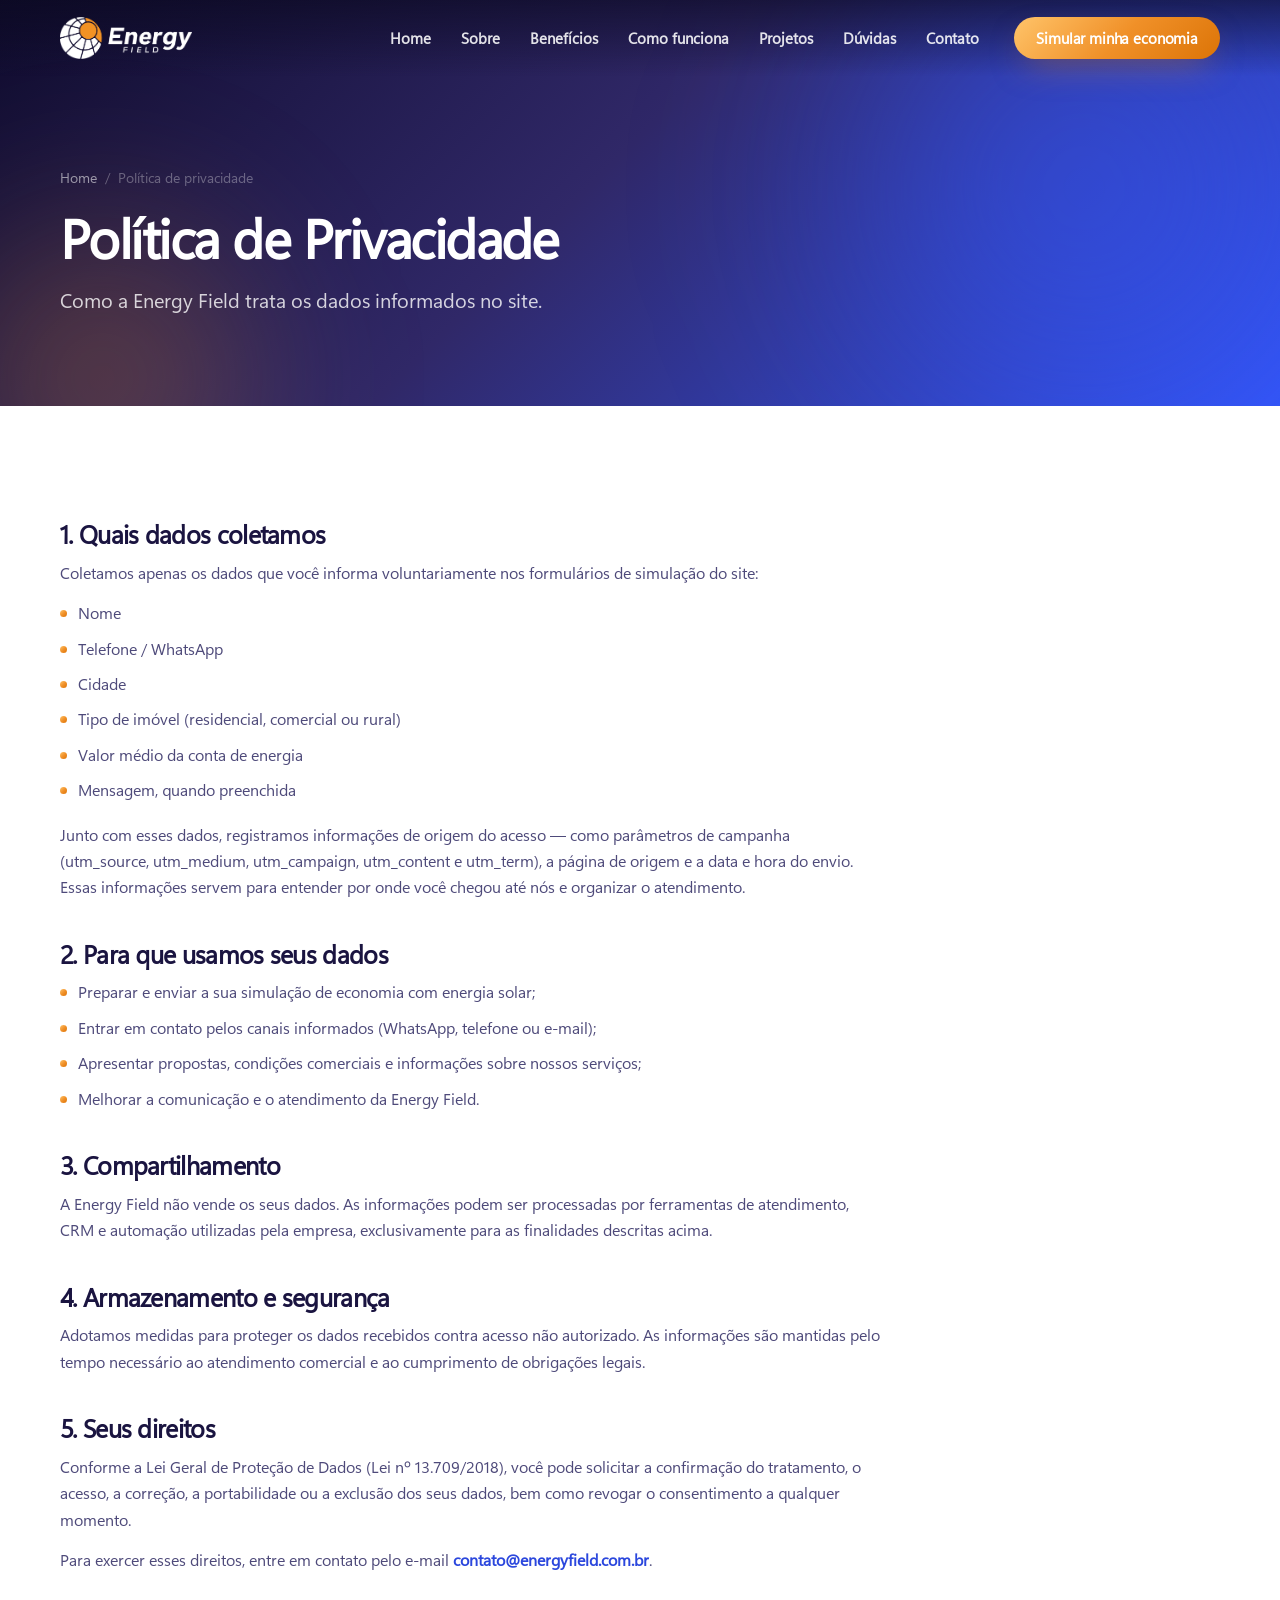
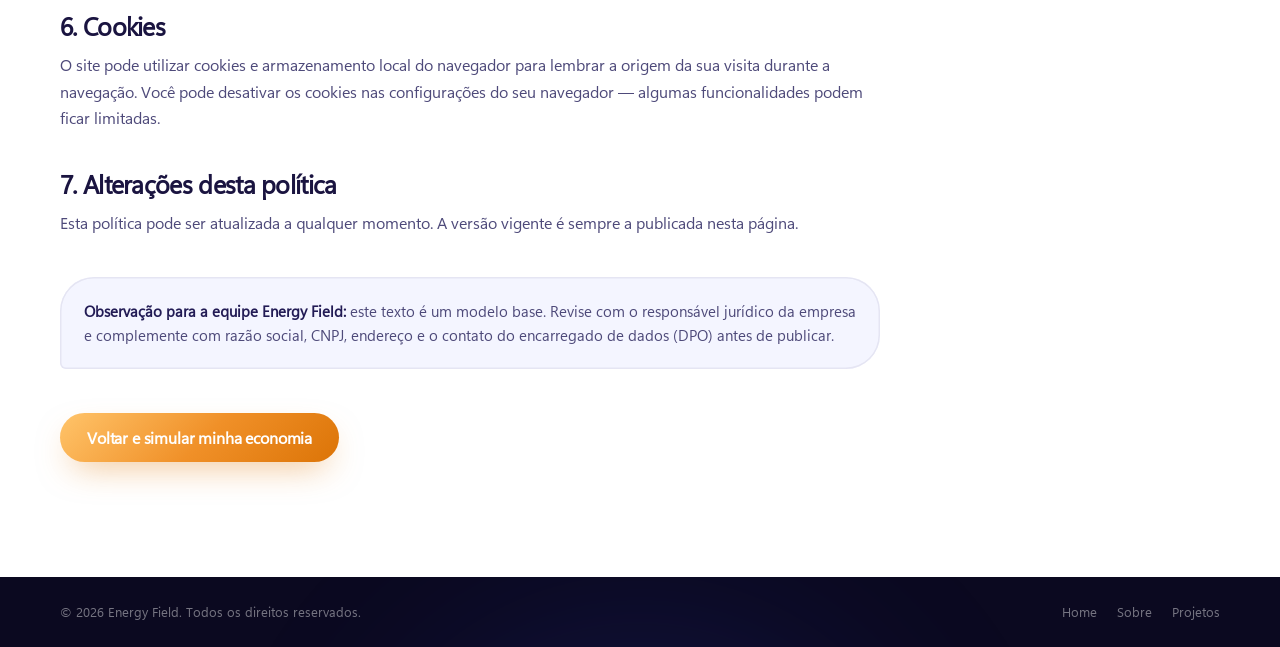
==== docs/politica-de-privacidade.html @ 0f07bfda "Site institucional Energy Field Site estático completo em docs/, pronto para publicação no GitHub Pa" ====
<!DOCTYPE html>
<html lang="pt-BR">
<head>
<meta charset="UTF-8">
<meta name="viewport" content="width=device-width, initial-scale=1">
<title>Política de Privacidade | Energy Field</title>
<meta name="description" content="Política de Privacidade da Energy Field: como coletamos, usamos e protegemos os dados informados nos formulários de simulação do site.">
<meta name="theme-color" content="#302868">
<meta name="robots" content="noindex, follow">
<link rel="canonical" href="https://www.energyfield.com.br/politica-de-privacidade.html">
<link rel="icon" type="image/png" href="assets/img/favicon.png">
<link rel="preload" href="fonts/SegoeUIVariable.woff2" as="font" type="font/woff2" crossorigin>
<link rel="stylesheet" href="assets/css/style.css">
<style>
  .legal { max-width: 820px; }
  .legal h2 { font-size: clamp(1.25rem, 2.4vw, 1.55rem); margin: 40px 0 12px; }
  .legal h2:first-child { margin-top: 0; }
  .legal p { margin-bottom: 14px; }
  .legal ul { margin: 0 0 18px; display: grid; gap: 9px; }
  .legal ul li { display: flex; gap: 11px; align-items: flex-start; }
  .legal ul li::before {
    content: ''; flex: none; width: 7px; height: 7px; margin-top: 10px;
    border-radius: 50%; background: var(--grad-sun);
  }
  .legal .aviso {
    margin-top: 40px; padding: 22px 24px; border-radius: var(--r-brand);
    background: var(--ef-blue-50); box-shadow: inset 0 0 0 1.5px var(--ef-line);
    font-size: .92rem;
  }
</style>
</head>
<body>

<header class="header">
  <div class="header__inner">
    <a class="logo" href="index.html" aria-label="Energy Field — página inicial">
      <img class="logo__on-dark" src="assets/img/logotipo-branco.png" width="622" height="198" alt="Energy Field">
      <img class="logo__alt" src="assets/img/logotipo-azul.png" width="622" height="198" alt="" aria-hidden="true">
    </a>

    <nav class="nav" aria-label="Navegação principal">
      <ul class="nav__list">
        <li><a class="nav__link" href="index.html#home">Home</a></li>
        <li><a class="nav__link" href="sobre.html">Sobre</a></li>
        <li><a class="nav__link" href="index.html#beneficios">Benefícios</a></li>
        <li><a class="nav__link" href="index.html#como-funciona">Como funciona</a></li>
        <li><a class="nav__link" href="projetos.html">Projetos</a></li>
        <li><a class="nav__link" href="index.html#faq">Dúvidas</a></li>
        <li><a class="nav__link" href="index.html#contato">Contato</a></li>
      </ul>
    </nav>

    <div class="header__cta">
      <a class="btn" href="index.html#simulador">Simular minha economia</a>
    </div>

    <button class="burger" type="button" aria-label="Abrir menu" aria-expanded="false" aria-controls="menu-mobile">
      <span class="burger__box"><i></i><i></i><i></i></span>
    </button>
  </div>
</header>

<div class="mobile-nav" id="menu-mobile">
  <div></div>
  <div class="mobile-nav__body">
    <ul class="mobile-nav__list">
      <li><a href="index.html#home">Home <span>→</span></a></li>
      <li><a href="sobre.html">Sobre <span>→</span></a></li>
      <li><a href="index.html#beneficios">Benefícios <span>→</span></a></li>
      <li><a href="index.html#como-funciona">Como funciona <span>→</span></a></li>
      <li><a href="projetos.html">Projetos <span>→</span></a></li>
      <li><a href="index.html#faq">Dúvidas <span>→</span></a></li>
      <li><a href="index.html#contato">Contato <span>→</span></a></li>
    </ul>
    <div class="mobile-nav__foot">
      <a class="btn btn--block" href="index.html#simulador">Simular minha economia</a>
    </div>
  </div>
</div>

<main>

<section class="page-hero">
  <div class="wrap">
    <nav class="crumbs" aria-label="Você está aqui">
      <a href="index.html">Home</a><span>/</span><span>Política de privacidade</span>
    </nav>
    <h1 class="h1">Política de Privacidade</h1>
    <p class="lead">Como a Energy Field trata os dados informados no site.</p>
  </div>
</section>

<section class="section section--white">
  <div class="wrap">
    <div class="legal" data-anim>

      <h2>1. Quais dados coletamos</h2>
      <p>Coletamos apenas os dados que você informa voluntariamente nos formulários de simulação do site:</p>
      <ul>
        <li>Nome</li>
        <li>Telefone / WhatsApp</li>
        <li>Cidade</li>
        <li>Tipo de imóvel (residencial, comercial ou rural)</li>
        <li>Valor médio da conta de energia</li>
        <li>Mensagem, quando preenchida</li>
      </ul>
      <p>
        Junto com esses dados, registramos informações de origem do acesso — como parâmetros de campanha
        (utm_source, utm_medium, utm_campaign, utm_content e utm_term), a página de origem e a data e hora do envio.
        Essas informações servem para entender por onde você chegou até nós e organizar o atendimento.
      </p>

      <h2>2. Para que usamos seus dados</h2>
      <ul>
        <li>Preparar e enviar a sua simulação de economia com energia solar;</li>
        <li>Entrar em contato pelos canais informados (WhatsApp, telefone ou e-mail);</li>
        <li>Apresentar propostas, condições comerciais e informações sobre nossos serviços;</li>
        <li>Melhorar a comunicação e o atendimento da Energy Field.</li>
      </ul>

      <h2>3. Compartilhamento</h2>
      <p>
        A Energy Field não vende os seus dados. As informações podem ser processadas por ferramentas de
        atendimento, CRM e automação utilizadas pela empresa, exclusivamente para as finalidades descritas acima.
      </p>

      <h2>4. Armazenamento e segurança</h2>
      <p>
        Adotamos medidas para proteger os dados recebidos contra acesso não autorizado. As informações são
        mantidas pelo tempo necessário ao atendimento comercial e ao cumprimento de obrigações legais.
      </p>

      <h2>5. Seus direitos</h2>
      <p>
        Conforme a Lei Geral de Proteção de Dados (Lei nº 13.709/2018), você pode solicitar a confirmação do
        tratamento, o acesso, a correção, a portabilidade ou a exclusão dos seus dados, bem como revogar o
        consentimento a qualquer momento.
      </p>
      <p>
        Para exercer esses direitos, entre em contato pelo e-mail
        <a href="mailto:contato@energyfield.com.br" style="color:var(--ef-blue-600);font-weight:700">contato@energyfield.com.br</a>.
      </p>

      <h2>6. Cookies</h2>
      <p>
        O site pode utilizar cookies e armazenamento local do navegador para lembrar a origem da sua visita
        durante a navegação. Você pode desativar os cookies nas configurações do seu navegador — algumas
        funcionalidades podem ficar limitadas.
      </p>

      <h2>7. Alterações desta política</h2>
      <p>
        Esta política pode ser atualizada a qualquer momento. A versão vigente é sempre a publicada nesta página.
      </p>

      <div class="aviso">
        <strong style="color:var(--ef-navy-800)">Observação para a equipe Energy Field:</strong>
        este texto é um modelo base. Revise com o responsável jurídico da empresa e complemente com razão social,
        CNPJ, endereço e o contato do encarregado de dados (DPO) antes de publicar.
      </div>

      <div class="btn-row mt-4">
        <a class="btn" href="index.html#simulador">Voltar e simular minha economia</a>
      </div>

    </div>
  </div>
</section>

</main>

<footer class="footer">
  <div class="wrap">
    <div class="footer__bottom" style="border-top:0">
      <p>© <span data-year>2026</span> Energy Field. Todos os direitos reservados.</p>
      <div class="footer__legal">
        <a href="index.html">Home</a>
        <a href="sobre.html">Sobre</a>
        <a href="projetos.html">Projetos</a>
      </div>
    </div>
  </div>
</footer>

<a class="wa" data-wa href="#" target="_blank" rel="noopener" aria-label="Falar com especialista no WhatsApp">
  <svg width="26" height="26" viewBox="0 0 24 24" fill="currentColor"><path d="M12.04 2C6.58 2 2.13 6.45 2.13 11.91c0 1.75.46 3.45 1.32 4.95L2 22l5.25-1.38a9.9 9.9 0 0 0 4.79 1.22h.01c5.46 0 9.91-4.45 9.91-9.91C21.96 6.45 17.5 2 12.04 2zm5.8 14.09c-.24.68-1.42 1.31-1.95 1.36-.5.05-1.13.07-1.83-.11-.42-.11-.96-.29-1.66-.59-2.92-1.26-4.83-4.2-4.98-4.4-.14-.2-1.18-1.57-1.18-3s.75-2.13 1.02-2.42c.27-.29.58-.36.78-.36.19 0 .39 0 .56.01.18.01.42-.7.8.61.39.94 1.32 3.24 1.44 3.47.12.24.2.51.04.81-.16.31-.24.5-.47.77-.24.27-.5.6-.71.81-.24.24-.48.5-.21.97.27.47 1.2 1.98 2.58 3.21 1.77 1.58 3.27 2.07 3.74 2.3.47.24.74.2 1.01-.12.27-.31 1.16-1.35 1.47-1.82.31-.47.62-.39 1.04-.24.42.16 2.68 1.27 3.14 1.5.47.24.78.35.89.55.12.19.12 1.11-.12 1.79z"/></svg>
  <span class="wa__label">Falar com especialista</span>
</a>

<script src="assets/js/main.js"></script>
</body>
</html>
---- docs/assets/css/style.css ----
/* ==========================================================================
   ENERGY FIELD — Design System
   Identidade extraída das artes oficiais (pasta "id visual"):
   azul-marinho profundo, azul royal elétrico, laranja solar e branco.
   Tipografia: Segoe UI Variable (local, pasta /fonts).
   ========================================================================== */

/* --------------------------------------------------------------------------
   1. FONTES LOCAIS
   -------------------------------------------------------------------------- */
/* O arquivo entregue na pasta /fonts é uma instância única da família.
   Declaramos apenas a face regular para que o navegador sintetize os pesos
   e o itálico — é isso que cria a hierarquia bold/itálico das artes da marca.
   Se depois forem entregues os arquivos de cada peso (semibold, bold, italic),
   basta acrescentar um @font-face por peso apontando ao arquivo correspondente. */
@font-face {
  font-family: 'Segoe UI Variable';
  src: url('../../fonts/SegoeUIVariable.woff2') format('woff2'),
       url('../../fonts/SegoeUIVariable.woff') format('woff');
  font-weight: normal;
  font-style: normal;
  font-display: swap;
}
html { font-synthesis: weight style; -webkit-font-synthesis: weight style; }

/* --------------------------------------------------------------------------
   2. TOKENS
   -------------------------------------------------------------------------- */
:root {
  /* --------------------------------------------------------------------
     Índigo institucional — cor exata do logotipo oficial (#302868),
     escalonada para fundos, superfícies e textos.
     -------------------------------------------------------------------- */
  --ef-navy-950: #0B0920;
  --ef-navy-900: #151140;
  --ef-navy-800: #221B55;
  --ef-navy-700: #302868;  /* cor do logotipo Energy Field */
  --ef-navy-600: #3E3585;

  /* Azul elétrico — usado nos destaques das artes da marca */
  --ef-blue-700: #2537B8;
  --ef-blue-600: #2B47DD;
  --ef-blue-500: #3355F7;
  --ef-blue-400: #6180FF;
  --ef-blue-100: #E7EBFF;
  --ef-blue-50:  #F4F5FF;

  /* Laranja solar — cor exata do sol do logotipo (#F09028) */
  --ef-orange-700: #C96A08;
  --ef-orange-600: #E07E14;
  --ef-orange-500: #F09028;
  --ef-orange-400: #FBA748;
  --ef-amber-300:  #FFC46A;
  --ef-orange-50:  #FFF5E9;

  /* Neutros */
  --ef-white: #FFFFFF;
  --ef-ink:   #1A1440;
  --ef-body:  #4E4A7A;
  --ef-muted: #837FAA;
  --ef-line:  #E5E5F3;
  --ef-surface: #F7F7FD;

  /* Gradientes */
  --grad-navy: linear-gradient(135deg, #100C2E 0%, #302868 46%, #3355F7 100%);
  --grad-navy-soft: linear-gradient(160deg, #221B55 0%, #3E3585 100%);
  --grad-sun: linear-gradient(135deg, #FFC46A 0%, #F09028 52%, #DC7407 100%);
  --grad-blue: linear-gradient(135deg, #3355F7 0%, #2B47DD 60%, #2537B8 100%);

  /* Sombras */
  --sh-sm: 0 2px 8px rgba(34, 27, 85, .06);
  --sh-md: 0 12px 30px -12px rgba(34, 27, 85, .2);
  --sh-lg: 0 32px 70px -28px rgba(34, 27, 85, .38);
  --sh-orange: 0 14px 34px -12px rgba(224, 126, 20, .55);
  --sh-blue: 0 14px 34px -12px rgba(43, 71, 221, .5);

  /* Formas — canto assimétrico assinatura da marca */
  --r-sm: 12px;
  --r-md: 18px;
  --r-lg: 26px;
  --r-xl: 34px;
  --r-pill: 999px;
  --r-brand: 34px 34px 34px 6px;

  /* Layout */
  --wrap: 1240px;
  --gutter: clamp(20px, 5vw, 40px);
  --header-h: 76px;
}

/* --------------------------------------------------------------------------
   3. RESET / BASE
   -------------------------------------------------------------------------- */
*, *::before, *::after { box-sizing: border-box; }
html {
  -webkit-text-size-adjust: 100%;
  scroll-behavior: smooth;
  scroll-padding-top: calc(var(--header-h) + 14px);
}
body {
  margin: 0;
  font-family: 'Segoe UI Variable', 'Segoe UI', system-ui, -apple-system, sans-serif;
  font-size: 16px;
  line-height: 1.65;
  color: var(--ef-body);
  background: var(--ef-white);
  -webkit-font-smoothing: antialiased;
  text-rendering: optimizeLegibility;
  overflow-x: hidden;
}
img, svg, video { display: block; max-width: 100%; }
img { height: auto; }
a { color: inherit; text-decoration: none; }
button, input, select, textarea { font: inherit; color: inherit; }
button { cursor: pointer; border: 0; background: none; }
ul, ol { margin: 0; padding: 0; list-style: none; }
h1, h2, h3, h4, p, figure, blockquote { margin: 0; }
:focus-visible { outline: 3px solid var(--ef-blue-500); outline-offset: 3px; border-radius: 6px; }

/* --------------------------------------------------------------------------
   4. TIPOGRAFIA
   -------------------------------------------------------------------------- */
h1, h2, h3, h4, .h1, .h2, .h3 {
  color: var(--ef-ink);
  line-height: 1.08;
  letter-spacing: -.028em;
  font-weight: 700;
  text-wrap: balance;
}
.h-display { font-size: clamp(2.35rem, 6vw, 4.15rem); }
.h1 { font-size: clamp(2.1rem, 5vw, 3.4rem); }
.h2 { font-size: clamp(1.85rem, 4vw, 2.85rem); }
.h3 { font-size: clamp(1.25rem, 2.4vw, 1.6rem); line-height: 1.2; }
.lead { font-size: clamp(1.05rem, 1.6vw, 1.22rem); line-height: 1.6; }
.small { font-size: .875rem; }
.tiny { font-size: .8rem; line-height: 1.5; }
em, .it { font-style: italic; }
strong, b { font-weight: 700; }

/* Palavra em itálico + peso — ritmo editorial das artes */
.accent-i { font-style: italic; font-weight: 700; }

/* Pílula de destaque (assinatura visual da marca) */
.mark {
  display: inline-block;
  padding: .04em .42em .12em;
  border-radius: var(--r-pill);
  font-style: italic;
  font-weight: 700;
  white-space: nowrap;
}
.mark--blue  { background: var(--ef-blue-500); color: #fff; box-shadow: var(--sh-blue); }
.mark--orange{ background: var(--grad-sun); color: #fff; box-shadow: var(--sh-orange); }
.mark--navy  { background: var(--ef-navy-800); color: #fff; }
.t-orange { color: var(--ef-orange-500); }
.t-blue   { color: var(--ef-blue-500); }
.t-white  { color: #fff; }

/* --------------------------------------------------------------------------
   5. LAYOUT
   -------------------------------------------------------------------------- */
.wrap {
  width: 100%;
  max-width: var(--wrap);
  margin-inline: auto;
  padding-inline: var(--gutter);
}
.section { padding-block: clamp(64px, 9vw, 118px); position: relative; }
.section--tight { padding-block: clamp(48px, 6vw, 80px); }
.section--light { background: var(--ef-surface); }
.section--white { background: #fff; }
.section--dark { background: var(--ef-navy-900); color: rgba(255,255,255,.78); }
.section--dark h2, .section--dark h3, .section--dark .h1, .section--dark .h2, .section--dark .h3 { color: #fff; }

.sec-head { max-width: 720px; margin-bottom: clamp(34px, 4.5vw, 58px); }
.sec-head--center { margin-inline: auto; text-align: center; }
.sec-head p { margin-top: 16px; }

/* Etiqueta de seção */
.eyebrow {
  display: inline-flex; align-items: center; gap: 9px;
  font-size: .78rem; font-weight: 700; letter-spacing: .14em; text-transform: uppercase;
  color: var(--ef-blue-600);
  background: var(--ef-blue-100);
  padding: 7px 15px 7px 12px;
  border-radius: var(--r-pill);
  margin-bottom: 18px;
}
.eyebrow::before {
  content: ''; width: 8px; height: 8px; border-radius: 50%;
  background: var(--grad-sun); flex: none;
}
.section--dark .eyebrow { color: #BFCCFF; background: rgba(76,109,255,.16); }

.grid { display: grid; gap: clamp(16px, 2vw, 24px); }
.grid-2 { grid-template-columns: repeat(auto-fit, minmax(300px, 1fr)); }
.grid-3 { grid-template-columns: repeat(auto-fit, minmax(280px, 1fr)); }
.grid-4 { grid-template-columns: repeat(auto-fit, minmax(220px, 1fr)); }

/* --------------------------------------------------------------------------
   6. BOTÕES
   -------------------------------------------------------------------------- */
.btn {
  --btn-bg: var(--grad-sun);
  position: relative;
  display: inline-flex; align-items: center; justify-content: center; gap: 10px;
  padding: 15px 27px;
  border-radius: var(--r-pill);
  font-weight: 700; font-size: 1rem; line-height: 1.2;
  letter-spacing: -.01em;
  color: #fff;
  background: var(--btn-bg);
  box-shadow: var(--sh-orange);
  transition: transform .28s cubic-bezier(.2,.8,.3,1), box-shadow .28s, filter .28s, background-color .28s;
  isolation: isolate;
  overflow: hidden;
  text-align: center;
}
.btn::after {
  content: '';
  position: absolute; inset: 0; z-index: -1;
  background: linear-gradient(120deg, transparent 20%, rgba(255,255,255,.38) 48%, transparent 76%);
  transform: translateX(-120%);
  transition: transform .7s cubic-bezier(.25,.8,.3,1);
}
.btn:hover { transform: translateY(-3px); box-shadow: 0 20px 42px -14px rgba(224,126,20,.68); }
.btn:hover::after { transform: translateX(120%); }
.btn:active { transform: translateY(-1px); }
.btn svg { flex: none; }

.btn--blue { --btn-bg: var(--grad-blue); box-shadow: var(--sh-blue); }
.btn--blue:hover { box-shadow: 0 20px 42px -14px rgba(43,71,221,.62); }

.btn--ghost {
  background: transparent; color: var(--ef-ink);
  box-shadow: inset 0 0 0 2px rgba(11,20,48,.16);
}
.btn--ghost:hover { box-shadow: inset 0 0 0 2px rgba(11,20,48,.34); transform: translateY(-3px); }

.btn--ghost-light {
  background: rgba(255,255,255,.07); color: #fff;
  box-shadow: inset 0 0 0 2px rgba(255,255,255,.34);
  -webkit-backdrop-filter: blur(6px); backdrop-filter: blur(6px);
}
.btn--ghost-light:hover { background: rgba(255,255,255,.14); box-shadow: inset 0 0 0 2px rgba(255,255,255,.6); }

.btn--white { background: #fff; color: var(--ef-navy-800); box-shadow: 0 14px 34px -14px rgba(0,0,0,.5); }
.btn--white:hover { box-shadow: 0 20px 42px -14px rgba(0,0,0,.55); }

.btn--lg { padding: 18px 34px; font-size: 1.06rem; }
.btn--sm { padding: 11px 20px; font-size: .92rem; }
.btn--block { display: flex; width: 100%; }

.btn-row { display: flex; flex-wrap: wrap; gap: 14px; }

/* Link com seta */
.link-arrow {
  display: inline-flex; align-items: center; gap: 8px;
  font-weight: 700; color: var(--ef-blue-600);
  transition: gap .25s, color .25s;
}
.link-arrow:hover { gap: 13px; color: var(--ef-orange-500); }

/* --------------------------------------------------------------------------
   7. HEADER
   -------------------------------------------------------------------------- */
.header {
  position: fixed; inset: 0 0 auto; z-index: 100;
  height: var(--header-h);
  display: flex; align-items: center;
  transition: background-color .35s, box-shadow .35s, backdrop-filter .35s;
}
.header::before {
  content: ''; position: absolute; inset: 0;
  background: linear-gradient(to bottom, rgba(11,9,32,.62), rgba(11,9,32,0));
  opacity: 1; transition: opacity .35s;
}
.header.is-stuck {
  background: rgba(255,255,255,.9);
  -webkit-backdrop-filter: saturate(180%) blur(16px);
  backdrop-filter: saturate(180%) blur(16px);
  box-shadow: 0 1px 0 rgba(34,27,85,.08), 0 12px 30px -22px rgba(34,27,85,.5);
}
.header.is-stuck::before { opacity: 0; }

.header__inner {
  position: relative;
  width: 100%; max-width: var(--wrap); margin-inline: auto;
  padding-inline: var(--gutter);
  display: flex; align-items: center; gap: 22px;
}

/* Logotipo oficial — as duas versões ficam sobrepostas e alternam
   conforme o fundo (escuro no topo da página, claro com o header fixo). */
.logo { display: block; flex: none; position: relative; line-height: 0; }
.logo img {
  height: 42px; width: auto;
  transition: opacity .35s ease;
}
.logo__alt { position: absolute; top: 0; left: 0; opacity: 0; }
.header.is-stuck .logo__on-dark,
body.nav-open .logo__on-dark { opacity: 0; }
.header.is-stuck .logo__alt,
body.nav-open .logo__alt { opacity: 1; }
@media (max-width: 560px) { .logo img { height: 36px; } }

.nav { margin-left: auto; }
.nav__list { display: flex; align-items: center; gap: 4px; }
.nav__link {
  position: relative;
  display: block; padding: 9px 13px;
  font-size: .94rem; font-weight: 600; color: rgba(255,255,255,.88);
  border-radius: var(--r-pill);
  transition: color .25s, background-color .25s;
}
.nav__link::after {
  content: ''; position: absolute; left: 13px; right: 13px; bottom: 4px; height: 2px;
  border-radius: 2px; background: var(--grad-sun);
  transform: scaleX(0); transform-origin: left; transition: transform .3s cubic-bezier(.2,.8,.3,1);
}
.nav__link:hover::after, .nav__link.is-active::after { transform: scaleX(1); }
.header.is-stuck .nav__link { color: var(--ef-navy-800); }
.nav__link:hover { color: #fff; }
.header.is-stuck .nav__link:hover { color: var(--ef-blue-600); }

.header__cta { flex: none; }
.header__cta .btn { padding: 12px 22px; font-size: .94rem; }

/* Botão hambúrguer */
.burger {
  display: none; flex: none;
  width: 46px; height: 46px; border-radius: 14px;
  align-items: center; justify-content: center;
  background: rgba(255,255,255,.12);
  box-shadow: inset 0 0 0 1.5px rgba(255,255,255,.3);
  -webkit-backdrop-filter: blur(8px); backdrop-filter: blur(8px);
  transition: background-color .25s;
}
.header.is-stuck .burger { background: var(--ef-blue-50); box-shadow: inset 0 0 0 1.5px var(--ef-line); }

/* Com o menu aberto o fundo fica claro — o logo e o botão acompanham */
body.nav-open .header::before { opacity: 0; }
body.nav-open .burger { background: var(--ef-blue-50); box-shadow: inset 0 0 0 1.5px var(--ef-line); }
.burger__box { position: relative; width: 20px; height: 14px; }
.burger__box i {
  position: absolute; left: 0; height: 2px; width: 100%; border-radius: 2px;
  background: #fff; transition: transform .35s cubic-bezier(.2,.8,.3,1), opacity .2s, background-color .25s;
}
.burger__box i:nth-child(1) { top: 0; }
.burger__box i:nth-child(2) { top: 6px; }
.burger__box i:nth-child(3) { top: 12px; }
.header.is-stuck .burger__box i { background: var(--ef-navy-800); }
body.nav-open .burger__box i { background: var(--ef-navy-800); }
body.nav-open .burger__box i:nth-child(1) { transform: translateY(6px) rotate(45deg); }
body.nav-open .burger__box i:nth-child(2) { opacity: 0; }
body.nav-open .burger__box i:nth-child(3) { transform: translateY(-6px) rotate(-45deg); }

/* Menu mobile */
.mobile-nav {
  position: fixed; inset: 0; z-index: 99;
  display: grid; grid-template-rows: var(--header-h) 1fr;
  background: rgba(255,255,255,.98);
  -webkit-backdrop-filter: blur(20px); backdrop-filter: blur(20px);
  opacity: 0; visibility: hidden; transform: translateY(-12px);
  transition: opacity .35s, transform .4s cubic-bezier(.2,.8,.3,1), visibility .35s;
}
body.nav-open .mobile-nav { opacity: 1; visibility: visible; transform: none; }
.mobile-nav__body {
  padding: 18px var(--gutter) 40px;
  overflow-y: auto;
  display: flex; flex-direction: column;
}
.mobile-nav__list { display: flex; flex-direction: column; }
.mobile-nav__list a {
  display: flex; align-items: center; justify-content: space-between;
  padding: 17px 4px;
  font-size: 1.22rem; font-weight: 700; color: var(--ef-navy-800);
  border-bottom: 1px solid var(--ef-line);
  opacity: 0; transform: translateY(14px);
}
body.nav-open .mobile-nav__list a { animation: navIn .5s cubic-bezier(.2,.8,.3,1) forwards; }
.mobile-nav__list a:nth-child(1) { animation-delay: .06s; }
.mobile-nav__list a:nth-child(2) { animation-delay: .1s; }
.mobile-nav__list a:nth-child(3) { animation-delay: .14s; }
.mobile-nav__list a:nth-child(4) { animation-delay: .18s; }
.mobile-nav__list a:nth-child(5) { animation-delay: .22s; }
.mobile-nav__list a:nth-child(6) { animation-delay: .26s; }
.mobile-nav__list a:nth-child(7) { animation-delay: .3s; }
.mobile-nav__list a span { color: var(--ef-orange-500); }
@keyframes navIn { to { opacity: 1; transform: none; } }
.mobile-nav__foot { margin-top: 28px; display: grid; gap: 12px; }
.mobile-nav__contact {
  margin-top: 22px; padding-top: 20px; border-top: 1px solid var(--ef-line);
  display: grid; gap: 8px; font-size: .95rem;
}
.mobile-nav__contact a { color: var(--ef-body); font-weight: 600; }

/* --------------------------------------------------------------------------
   8. HERO
   -------------------------------------------------------------------------- */
.hero {
  position: relative;
  padding-top: calc(var(--header-h) + clamp(38px, 6vw, 76px));
  padding-bottom: clamp(110px, 13vw, 190px);
  background: var(--grad-navy);
  color: rgba(255,255,255,.82);
  overflow: hidden;
}
.hero__bg { position: absolute; inset: 0; pointer-events: none; }
.hero__glow-a, .hero__glow-b {
  position: absolute; border-radius: 50%; filter: blur(90px);
}
.hero__glow-a {
  width: 60vw; height: 60vw; max-width: 780px; max-height: 780px;
  top: -22%; right: -14%;
  background: radial-gradient(circle, rgba(51,85,247,.6), transparent 68%);
}
.hero__glow-b {
  width: 46vw; height: 46vw; max-width: 620px; max-height: 620px;
  bottom: -26%; left: -16%;
  background: radial-gradient(circle, rgba(240,144,40,.34), transparent 68%);
}
/* malha do globo da marca, em marca d'água */
.hero__mesh {
  position: absolute; top: -14%; right: -6%;
  width: min(760px, 78vw); aspect-ratio: 1;
  opacity: .1;
  background:
    repeating-linear-gradient(0deg, rgba(255,255,255,.75) 0 1.5px, transparent 1.5px 62px),
    repeating-linear-gradient(90deg, rgba(255,255,255,.75) 0 1.5px, transparent 1.5px 62px);
  -webkit-mask-image: radial-gradient(circle at 50% 50%, #000 60%, transparent 71%);
  mask-image: radial-gradient(circle at 50% 50%, #000 60%, transparent 71%);
  transform: rotate(-8deg);
}
.hero .wrap { position: relative; z-index: 2; }
.hero__grid {
  display: grid; gap: clamp(38px, 5vw, 62px);
  grid-template-columns: 1fr;
  align-items: center;
}
@media (min-width: 992px) { .hero__grid { grid-template-columns: 1.05fr .95fr; } }

.hero__badge {
  display: inline-flex; align-items: center; gap: 10px;
  padding: 8px 18px 8px 10px; border-radius: var(--r-pill);
  background: rgba(255,255,255,.1);
  box-shadow: inset 0 0 0 1.5px rgba(255,255,255,.22);
  -webkit-backdrop-filter: blur(10px); backdrop-filter: blur(10px);
  font-size: .85rem; font-weight: 600; color: #fff;
  margin-bottom: 24px;
}
.hero__badge b { color: var(--ef-amber-300); }
.hero__badge i {
  width: 26px; height: 26px; border-radius: 50%; display: grid; place-items: center;
  background: var(--grad-sun); flex: none;
}
.hero h1 { color: #fff; margin-bottom: 22px; }
.hero__sub { max-width: 560px; color: rgba(255,255,255,.8); }
.hero__sub b { color: #fff; }
.hero .btn-row { margin-top: 34px; }

.hero__trust {
  margin-top: 34px; display: flex; flex-wrap: wrap; gap: 10px 22px;
  font-size: .89rem; color: rgba(255,255,255,.72);
}
.hero__trust li { display: flex; align-items: center; gap: 8px; }
.hero__trust svg { flex: none; color: var(--ef-amber-300); }

.hero__note {
  margin-top: 26px; max-width: 520px;
  font-size: .76rem; line-height: 1.55; color: rgba(255,255,255,.5);
}

/* Painel visual da hero */
.hero__visual { position: relative; }
.hero__photo {
  position: relative;
  border-radius: 40px 40px 40px 8px;
  overflow: hidden;
  box-shadow: 0 50px 90px -34px rgba(0,0,0,.72);
  transform: translateZ(0);
}
.hero__photo::after {
  content: ''; position: absolute; inset: 0;
  background: linear-gradient(200deg, rgba(16,12,46,0) 40%, rgba(16,12,46,.5) 100%);
}
.hero__photo img { width: 100%; aspect-ratio: 4 / 3.5; object-fit: cover; object-position: 50% 46%; }

.hero__chip {
  position: absolute; z-index: 3;
  border-radius: 22px 22px 22px 5px;
  background: rgba(255,255,255,.96);
  -webkit-backdrop-filter: blur(12px); backdrop-filter: blur(12px);
  box-shadow: 0 26px 50px -20px rgba(11,9,32,.6);
  padding: 14px 18px;
  display: flex; align-items: center; gap: 12px;
}
.hero__chip strong { display: block; color: var(--ef-navy-800); font-size: 1.02rem; line-height: 1.15; }
.hero__chip small { display: block; color: var(--ef-muted); font-size: .75rem; }
.hero__chip i {
  width: 38px; height: 38px; flex: none; border-radius: 12px;
  display: grid; place-items: center; color: #fff;
}
.hero__chip--a { left: -6px; bottom: 84px; }
.hero__chip--a i { background: var(--grad-sun); }
.hero__chip--b { right: -6px; top: 42px; }
.hero__chip--b i { background: var(--grad-blue); }

/* Selo "até 95%" */
.hero__seal {
  position: absolute; right: 14px; bottom: -26px; z-index: 4;
  width: 138px; height: 138px; border-radius: 50%;
  background: var(--grad-sun);
  box-shadow: 0 26px 54px -16px rgba(224,126,20,.75);
  display: grid; place-content: center; text-align: center; color: #fff;
  animation: sealFloat 6s ease-in-out infinite;
}
.hero__seal em { display: block; font-style: normal; font-size: .72rem; font-weight: 600; opacity: .92; letter-spacing: .06em; }
.hero__seal b { display: block; font-size: 2.5rem; font-weight: 700; line-height: 1; letter-spacing: -.04em; }
.hero__seal span { display: block; font-size: .72rem; font-weight: 600; opacity: .92; }
@keyframes sealFloat { 0%,100% { transform: translateY(0) } 50% { transform: translateY(-11px) } }

@media (max-width: 991px) {
  .hero__seal { width: 112px; height: 112px; right: 6px; bottom: -20px; }
  .hero__seal b { font-size: 2rem; }
  .hero__chip--a { left: 0; bottom: 60px; }
  .hero__chip--b { right: 0; top: 22px; }
}
@media (max-width: 560px) {
  .hero__chip--b { display: none; }
  .hero__chip--a { left: 0; bottom: 12px; padding: 11px 14px; }
  .hero__chip--a strong { font-size: .92rem; }
}

/* --------------------------------------------------------------------------
   9. SIMULADOR
   -------------------------------------------------------------------------- */
.sim { position: relative; background: var(--ef-surface); }
.sim__pull { margin-top: clamp(-150px, -12vw, -96px); position: relative; z-index: 10; }
.sim__card {
  background: #fff;
  border-radius: var(--r-xl);
  box-shadow: var(--sh-lg);
  overflow: hidden;
  display: grid; grid-template-columns: 1fr;
}
@media (min-width: 940px) { .sim__card { grid-template-columns: .82fr 1.18fr; } }

.sim__aside {
  position: relative;
  padding: clamp(30px, 4vw, 46px);
  background: var(--grad-navy-soft);
  color: rgba(255,255,255,.78);
  overflow: hidden;
}
.sim__aside::before {
  content: ''; position: absolute; width: 320px; height: 320px; border-radius: 50%;
  right: -120px; top: -120px;
  background: radial-gradient(circle, rgba(240,144,40,.42), transparent 66%);
  filter: blur(30px);
}
.sim__aside > * { position: relative; }
.sim__aside h2 { color: #fff; margin-bottom: 14px; }
.sim__aside .lead { color: rgba(255,255,255,.78); }

.sim__gauge {
  margin-top: 30px; padding: 22px;
  border-radius: var(--r-brand);
  background: rgba(255,255,255,.07);
  box-shadow: inset 0 0 0 1.5px rgba(255,255,255,.14);
}
.sim__gauge-top { display: flex; flex-wrap: wrap; align-items: baseline; justify-content: space-between; gap: 4px 12px; }
.sim__gauge-top span { font-size: .82rem; color: rgba(255,255,255,.66); }
.sim__gauge-top b { font-size: clamp(1.7rem, 4.5vw, 2.1rem); color: #fff; line-height: 1; letter-spacing: -.04em; }
.sim__bar {
  margin-top: 14px; height: 12px; border-radius: var(--r-pill);
  background: rgba(255,255,255,.14); overflow: hidden;
}
.sim__bar i {
  display: block; height: 100%; width: 0; border-radius: var(--r-pill);
  background: var(--grad-sun);
  transition: width 1.1s cubic-bezier(.2,.8,.3,1);
}
.sim__gauge p { margin-top: 13px; font-size: .78rem; color: rgba(255,255,255,.55); line-height: 1.5; }

.sim__points { margin-top: 26px; display: grid; gap: 11px; }
.sim__points li { display: flex; gap: 11px; align-items: flex-start; font-size: .92rem; }
.sim__points svg { flex: none; margin-top: 3px; color: var(--ef-amber-300); }

.sim__form { padding: clamp(28px, 4vw, 46px); }
.sim__form-head { margin-bottom: 22px; }
.sim__form-head h3 { margin-bottom: 6px; }
.sim__form-head p { font-size: .93rem; }

/* --------------------------------------------------------------------------
   10. FORMULÁRIOS
   -------------------------------------------------------------------------- */
.form-grid { display: grid; gap: 16px; grid-template-columns: repeat(auto-fit, minmax(215px, 1fr)); }
.field { display: flex; flex-direction: column; gap: 7px; min-width: 0; }
.field--full { grid-column: 1 / -1; }
.field > label {
  font-size: .82rem; font-weight: 700; color: var(--ef-navy-800); letter-spacing: -.01em;
}
.field > label span { color: var(--ef-orange-500); }
.control {
  width: 100%;
  padding: 14px 16px;
  border-radius: 14px;
  background: var(--ef-blue-50);
  box-shadow: inset 0 0 0 1.5px var(--ef-line);
  color: var(--ef-ink);
  font-size: .97rem;
  transition: box-shadow .25s, background-color .25s, transform .25s;
  border: 0;
  appearance: none; -webkit-appearance: none;
}
.control::placeholder { color: var(--ef-muted); }
.control:hover { box-shadow: inset 0 0 0 1.5px #C9D3EE; }
.control:focus {
  outline: none; background: #fff;
  box-shadow: inset 0 0 0 2px var(--ef-blue-500), 0 0 0 4px rgba(51,85,247,.13);
}
select.control {
  background-image: url("data:image/svg+xml,%3Csvg xmlns='http://www.w3.org/2000/svg' width='14' height='9' viewBox='0 0 14 9' fill='none'%3E%3Cpath d='M1 1L7 7L13 1' stroke='%2346527A' stroke-width='2.2' stroke-linecap='round' stroke-linejoin='round'/%3E%3C/svg%3E");
  background-repeat: no-repeat; background-position: right 16px center;
  padding-right: 42px; cursor: pointer;
}
textarea.control { resize: vertical; min-height: 96px; }
.field.is-invalid .control { box-shadow: inset 0 0 0 2px #E0413B, 0 0 0 4px rgba(224,65,59,.12); background: #FFF6F5; }
.field__err {
  display: none; font-size: .76rem; font-weight: 600; color: #C8322D;
}
.field.is-invalid .field__err { display: block; animation: shake .4s; }
@keyframes shake { 25% { transform: translateX(-4px) } 75% { transform: translateX(4px) } }

/* Seletor de tipo de imóvel */
.choice { display: grid; grid-template-columns: repeat(3, 1fr); gap: 9px; }
.choice__item { position: relative; }
.choice__item input { position: absolute; opacity: 0; inset: 0; cursor: pointer; }
.choice__item span {
  display: flex; flex-direction: column; align-items: center; gap: 6px;
  padding: 13px 6px; border-radius: 14px;
  background: var(--ef-blue-50);
  box-shadow: inset 0 0 0 1.5px var(--ef-line);
  font-size: .82rem; font-weight: 600; color: var(--ef-body); text-align: center;
  transition: all .25s cubic-bezier(.2,.8,.3,1);
}
.choice__item span svg { color: var(--ef-muted); transition: color .25s; }
.choice__item input:hover + span { box-shadow: inset 0 0 0 1.5px #C9D3EE; }
.choice__item input:checked + span {
  background: var(--ef-navy-800); color: #fff;
  box-shadow: inset 0 0 0 1.5px var(--ef-navy-800), var(--sh-md);
  transform: translateY(-2px);
}
.choice__item input:checked + span svg { color: var(--ef-amber-300); }
.choice__item input:focus-visible + span { outline: 3px solid var(--ef-blue-500); outline-offset: 3px; }

.form-foot { margin-top: 22px; display: grid; gap: 14px; }
.form-legal { font-size: .74rem; line-height: 1.55; color: var(--ef-muted); }
.form-legal a { color: var(--ef-blue-600); font-weight: 600; text-decoration: underline; }

/* Estado de envio */
.btn.is-loading { pointer-events: none; opacity: .82; }
.btn__spin {
  width: 17px; height: 17px; border-radius: 50%;
  border: 2.4px solid rgba(255,255,255,.4); border-top-color: #fff;
  animation: spin .7s linear infinite; display: none;
}
.btn.is-loading .btn__spin { display: block; }
.btn.is-loading .btn__label { opacity: .8; }
@keyframes spin { to { transform: rotate(360deg) } }

/* Mensagem de sucesso */
.form-success {
  display: none;
  text-align: center;
  padding: clamp(26px, 4vw, 40px) 20px;
  border-radius: var(--r-lg);
  background: linear-gradient(160deg, #F0FBF4, #EAF3FF);
  box-shadow: inset 0 0 0 1.5px #CFE6DA;
}
.form-success.is-visible { display: block; animation: popIn .5s cubic-bezier(.2,.8,.3,1); }
.form-success__icon {
  width: 66px; height: 66px; margin: 0 auto 16px; border-radius: 50%;
  display: grid; place-items: center; color: #fff;
  background: linear-gradient(135deg, #34C77B, #17A15E);
  box-shadow: 0 16px 30px -12px rgba(23,161,94,.6);
}
.form-success h3 { margin-bottom: 8px; }
.form-success p { max-width: 430px; margin-inline: auto; }
.form-success .btn { margin-top: 20px; }
@keyframes popIn { from { opacity: 0; transform: scale(.94) translateY(10px) } to { opacity: 1; transform: none } }

.form-error {
  display: none; margin-top: 12px; padding: 12px 15px; border-radius: 12px;
  background: #FFF3F2; color: #C8322D; font-size: .85rem; font-weight: 600;
  box-shadow: inset 0 0 0 1.5px #F6D5D3;
}
.form-error.is-visible { display: block; }

/* --------------------------------------------------------------------------
   11. CONDIÇÃO COMERCIAL
   -------------------------------------------------------------------------- */
.offer { position: relative; overflow: hidden; background: var(--ef-navy-900); }
.offer::before {
  content: ''; position: absolute; width: 58vw; height: 58vw; max-width: 720px; max-height: 720px;
  right: -12%; top: -30%; border-radius: 50%;
  background: radial-gradient(circle, rgba(51,85,247,.5), transparent 68%); filter: blur(80px);
}
.offer::after {
  content: ''; position: absolute; width: 42vw; height: 42vw; max-width: 520px; max-height: 520px;
  left: -14%; bottom: -34%; border-radius: 50%;
  background: radial-gradient(circle, rgba(240,144,40,.36), transparent 68%); filter: blur(80px);
}
.offer .wrap { position: relative; z-index: 2; }
.offer__grid { display: grid; gap: clamp(32px, 4.5vw, 58px); align-items: center; }
@media (min-width: 940px) { .offer__grid { grid-template-columns: 1.02fr .98fr; } }
.offer h2 { color: #fff; }
.offer p { color: rgba(255,255,255,.78); }

.offer__stat {
  display: inline-flex; align-items: center; gap: 14px;
  margin: 26px 0 6px;
}
.offer__stat b {
  font-size: clamp(3.6rem, 9vw, 5.6rem); line-height: .82; font-weight: 700;
  letter-spacing: -.05em;
  background: var(--grad-sun); -webkit-background-clip: text; background-clip: text; color: transparent;
}
.offer__stat span {
  font-size: 1.06rem; font-weight: 700; color: #fff; line-height: 1.28;
  padding-left: 14px; border-left: 2px solid rgba(255,255,255,.2);
}

/* Comparação visual conta x parcela */
.compare {
  padding: clamp(24px, 3.4vw, 36px);
  border-radius: var(--r-xl);
  background: rgba(255,255,255,.06);
  box-shadow: inset 0 0 0 1.5px rgba(255,255,255,.14);
  -webkit-backdrop-filter: blur(14px); backdrop-filter: blur(14px);
}
.compare__title { color: #fff; font-weight: 700; font-size: 1.05rem; margin-bottom: 20px; }
.compare__row { margin-bottom: 20px; }
.compare__row:last-of-type { margin-bottom: 0; }
.compare__label {
  display: flex; justify-content: space-between; align-items: baseline; gap: 10px;
  font-size: .88rem; color: rgba(255,255,255,.74); margin-bottom: 9px;
}
.compare__label b { color: #fff; font-size: 1rem; }
.compare__track { height: 42px; border-radius: 14px; background: rgba(255,255,255,.1); overflow: hidden; }
.compare__fill {
  height: 100%; width: 0; border-radius: 14px;
  display: flex; align-items: center; padding-inline: 14px;
  font-size: .82rem; font-weight: 700; color: #fff; white-space: nowrap;
  transition: width 1.3s cubic-bezier(.2,.8,.3,1);
}
.compare__fill--bill { background: linear-gradient(90deg, rgba(255,255,255,.34), rgba(255,255,255,.2)); }
.compare__fill--fee { background: var(--grad-sun); box-shadow: var(--sh-orange); }
.compare__hint {
  margin-top: 18px; padding-top: 16px; border-top: 1px solid rgba(255,255,255,.14);
  font-size: .8rem; color: rgba(255,255,255,.6); line-height: 1.55;
}
.note-legal { font-size: .76rem; color: rgba(255,255,255,.5); margin-top: 18px; line-height: 1.55; }

/* --------------------------------------------------------------------------
   12. CARDS DE BENEFÍCIO
   -------------------------------------------------------------------------- */
.card {
  position: relative;
  padding: clamp(24px, 3vw, 32px);
  border-radius: var(--r-lg);
  background: #fff;
  box-shadow: var(--sh-sm), inset 0 0 0 1.5px var(--ef-line);
  transition: transform .38s cubic-bezier(.2,.8,.3,1), box-shadow .38s;
  overflow: hidden;
  height: 100%;
}
.card::before {
  content: ''; position: absolute; left: 0; right: 0; top: 0; height: 4px;
  background: var(--grad-sun); transform: scaleX(0); transform-origin: left;
  transition: transform .45s cubic-bezier(.2,.8,.3,1);
}
.card:hover { transform: translateY(-7px); box-shadow: var(--sh-md), inset 0 0 0 1.5px transparent; }
.card:hover::before { transform: scaleX(1); }
.card__icon {
  width: 54px; height: 54px; border-radius: 17px;
  display: grid; place-items: center; margin-bottom: 18px;
  background: var(--ef-blue-50); color: var(--ef-blue-600);
  transition: background .38s, color .38s, transform .38s;
}
.card:hover .card__icon { background: var(--grad-blue); color: #fff; transform: scale(1.06) rotate(-4deg); }
.card--sun .card__icon { background: var(--ef-orange-50); color: var(--ef-orange-600); }
.card--sun:hover .card__icon { background: var(--grad-sun); color: #fff; }
.card h3 { margin-bottom: 9px; font-size: 1.13rem; }
.card p { font-size: .95rem; }

/* --------------------------------------------------------------------------
   13. PARA QUEM É
   -------------------------------------------------------------------------- */
.audience { display: grid; gap: clamp(16px, 2vw, 24px); grid-template-columns: repeat(auto-fit, minmax(276px, 1fr)); }
.aud {
  position: relative; overflow: hidden;
  border-radius: 30px 30px 30px 6px;
  min-height: 400px;
  display: flex; flex-direction: column; justify-content: flex-end;
  padding: clamp(24px, 3vw, 32px);
  color: #fff;
  isolation: isolate;
  transition: transform .45s cubic-bezier(.2,.8,.3,1);
}
.aud img {
  position: absolute; inset: 0; z-index: 0;
  width: 100%; height: 100%; object-fit: cover;
  transition: transform .8s cubic-bezier(.2,.8,.3,1);
}
.aud::after {
  content: ''; position: absolute; inset: 0; z-index: 1;
  background: linear-gradient(to top, rgba(16,12,46,.94) 6%, rgba(34,27,85,.6) 44%, rgba(34,27,85,.1) 100%);
}
.aud > * { position: relative; z-index: 2; }
.aud:hover { transform: translateY(-6px); }
.aud:hover img { transform: scale(1.07); }
.aud__tag {
  align-self: flex-start; margin-bottom: auto;
  padding: 7px 15px; border-radius: var(--r-pill);
  background: rgba(255,255,255,.16);
  -webkit-backdrop-filter: blur(10px); backdrop-filter: blur(10px);
  box-shadow: inset 0 0 0 1.5px rgba(255,255,255,.28);
  font-size: .76rem; font-weight: 700; letter-spacing: .1em; text-transform: uppercase;
}
.aud h3 { color: #fff; font-size: 1.42rem; margin-bottom: 8px; }
.aud p { color: rgba(255,255,255,.84); font-size: .96rem; }
.aud .link-arrow { margin-top: 16px; color: var(--ef-amber-300); }
.aud .link-arrow:hover { color: #fff; }

/* --------------------------------------------------------------------------
   14. COMO FUNCIONA
   -------------------------------------------------------------------------- */
.steps { position: relative; display: grid; gap: 20px; grid-template-columns: repeat(auto-fit, minmax(200px, 1fr)); }
.step {
  position: relative;
  padding: 30px 22px 26px;
  border-radius: var(--r-lg);
  background: #fff;
  box-shadow: inset 0 0 0 1.5px var(--ef-line);
  transition: transform .38s cubic-bezier(.2,.8,.3,1), box-shadow .38s, background-color .38s;
}
.step:hover { transform: translateY(-7px); box-shadow: var(--sh-md); }
.step__num {
  width: 48px; height: 48px; border-radius: 15px;
  display: grid; place-items: center; margin-bottom: 16px;
  font-size: 1.2rem; font-weight: 700; color: #fff;
  background: var(--grad-navy-soft);
  box-shadow: var(--sh-md);
  transition: background .38s, transform .38s;
}
.step:hover .step__num { background: var(--grad-sun); transform: scale(1.06); }
.step h3 { font-size: 1.06rem; margin-bottom: 7px; }
.step p { font-size: .92rem; }
.step__line {
  position: absolute; top: 54px; right: -14px; width: 28px; height: 2px;
  background: repeating-linear-gradient(90deg, var(--ef-line) 0 6px, transparent 6px 11px);
}
@media (max-width: 760px) { .step__line { display: none; } }

/* --------------------------------------------------------------------------
   15. NÚMEROS
   -------------------------------------------------------------------------- */
.stats { display: grid; gap: clamp(14px, 2vw, 22px); grid-template-columns: repeat(auto-fit, minmax(200px, 1fr)); }
.stat {
  position: relative; overflow: hidden;
  padding: clamp(26px, 3vw, 36px) clamp(20px, 2.4vw, 28px);
  border-radius: var(--r-brand);
  background: rgba(255,255,255,.055);
  box-shadow: inset 0 0 0 1.5px rgba(255,255,255,.13);
  transition: transform .4s cubic-bezier(.2,.8,.3,1), background-color .4s;
}
.stat:hover { transform: translateY(-7px); background: rgba(255,255,255,.1); }
.stat::before {
  content: ''; position: absolute; width: 150px; height: 150px; right: -60px; top: -60px;
  border-radius: 50%; background: radial-gradient(circle, rgba(240,144,40,.3), transparent 68%);
  opacity: 0; transition: opacity .45s;
}
.stat:hover::before { opacity: 1; }
.stat__num {
  display: flex; align-items: baseline; gap: 2px;
  font-size: clamp(2.4rem, 5vw, 3.3rem); font-weight: 700; line-height: 1;
  letter-spacing: -.045em; color: #fff; margin-bottom: 10px;
}
.stat__num i { font-style: normal; color: var(--ef-orange-500); }
.stat__label { font-size: .95rem; color: rgba(255,255,255,.72); }
.stat small { display: block; margin-top: 6px; font-size: .72rem; color: rgba(255,255,255,.4); }

/* --------------------------------------------------------------------------
   16. PROVA SOCIAL
   -------------------------------------------------------------------------- */
.reviews { display: grid; gap: clamp(16px, 2vw, 24px); grid-template-columns: repeat(auto-fit, minmax(288px, 1fr)); }
.review {
  position: relative;
  padding: clamp(26px, 3vw, 32px);
  border-radius: var(--r-lg);
  background: #fff;
  box-shadow: var(--sh-sm), inset 0 0 0 1.5px var(--ef-line);
  display: flex; flex-direction: column; gap: 15px;
  transition: transform .38s cubic-bezier(.2,.8,.3,1), box-shadow .38s;
  height: 100%;
}
.review:hover { transform: translateY(-7px); box-shadow: var(--sh-md); }
.review__quote {
  position: absolute; right: 24px; top: 18px;
  font-size: 4.4rem; line-height: 1; font-weight: 700; font-style: italic;
  color: var(--ef-blue-50); pointer-events: none;
}
.stars { display: flex; gap: 3px; color: #F5A623; }
.review p { position: relative; font-size: .97rem; color: var(--ef-ink); }
.review__foot { margin-top: auto; padding-top: 14px; border-top: 1px solid var(--ef-line); display: flex; align-items: center; gap: 12px; }
.review__avatar {
  width: 44px; height: 44px; border-radius: 50%; flex: none;
  display: grid; place-items: center;
  background: var(--grad-navy-soft); color: #fff; font-weight: 700; font-size: 1rem;
}
.review__meta strong { display: block; color: var(--ef-navy-800); font-size: .96rem; line-height: 1.25; }
.review__meta small { display: flex; align-items: center; gap: 5px; color: var(--ef-muted); font-size: .78rem; }

.gbadge {
  display: inline-flex; align-items: center; gap: 12px;
  padding: 12px 20px 12px 14px; border-radius: var(--r-pill);
  background: #fff; box-shadow: var(--sh-sm), inset 0 0 0 1.5px var(--ef-line);
}
.gbadge__score { font-size: 1.42rem; font-weight: 700; color: var(--ef-navy-800); line-height: 1; }
.gbadge small { display: block; font-size: .74rem; color: var(--ef-muted); }

/* --------------------------------------------------------------------------
   17. PROJETOS / GALERIA
   -------------------------------------------------------------------------- */
.filters { display: flex; flex-wrap: wrap; gap: 9px; margin-bottom: 30px; }
.filter {
  padding: 10px 19px; border-radius: var(--r-pill);
  font-size: .89rem; font-weight: 600; color: var(--ef-body);
  background: #fff; box-shadow: inset 0 0 0 1.5px var(--ef-line);
  transition: all .28s cubic-bezier(.2,.8,.3,1);
}
.filter:hover { box-shadow: inset 0 0 0 1.5px var(--ef-blue-400); color: var(--ef-blue-600); }
.filter.is-active {
  background: var(--ef-navy-800); color: #fff;
  box-shadow: inset 0 0 0 1.5px var(--ef-navy-800), var(--sh-md);
}

.gallery { display: grid; gap: clamp(14px, 1.8vw, 20px); grid-template-columns: repeat(auto-fit, minmax(252px, 1fr)); }
.shot {
  position: relative; overflow: hidden;
  border-radius: 24px 24px 24px 5px;
  aspect-ratio: 4 / 3;
  isolation: isolate;
  transition: opacity .4s, transform .4s cubic-bezier(.2,.8,.3,1);
}
.shot--tall { aspect-ratio: 4 / 5; }
@media (min-width: 900px) { .shot--wide { grid-column: span 2; aspect-ratio: 8 / 3; } }
.shot img { width: 100%; height: 100%; object-fit: cover; transition: transform .85s cubic-bezier(.2,.8,.3,1); }
.shot::after {
  content: ''; position: absolute; inset: 0;
  background: linear-gradient(to top, rgba(16,12,46,.9) 2%, rgba(34,27,85,.28) 46%, transparent 76%);
  opacity: .78; transition: opacity .45s;
}
.shot:hover img { transform: scale(1.08); }
.shot:hover::after { opacity: .95; }
.shot__info {
  position: absolute; left: 0; right: 0; bottom: 0; z-index: 2;
  padding: 22px;
  transform: translateY(8px); opacity: .92;
  transition: transform .45s cubic-bezier(.2,.8,.3,1), opacity .45s;
}
.shot:hover .shot__info { transform: none; opacity: 1; }
.shot__info strong { display: block; color: #fff; font-size: 1.05rem; line-height: 1.2; }
.shot__info span { display: inline-flex; align-items: center; gap: 6px; margin-top: 5px; font-size: .8rem; color: rgba(255,255,255,.76); }
.shot__cat {
  position: absolute; left: 18px; top: 18px; z-index: 2;
  padding: 6px 13px; border-radius: var(--r-pill);
  background: rgba(255,255,255,.16);
  -webkit-backdrop-filter: blur(10px); backdrop-filter: blur(10px);
  box-shadow: inset 0 0 0 1.2px rgba(255,255,255,.28);
  font-size: .7rem; font-weight: 700; letter-spacing: .09em; text-transform: uppercase; color: #fff;
}
.shot.is-hidden { display: none; }

/* --------------------------------------------------------------------------
   18. SOBRE / DIFERENCIAIS
   -------------------------------------------------------------------------- */
.split { display: grid; gap: clamp(32px, 4.5vw, 60px); align-items: center; }
@media (min-width: 940px) { .split { grid-template-columns: 1fr 1fr; } }
.split--reverse .split__media { order: -1; }
@media (min-width: 940px) { .split--reverse .split__media { order: 1; } }

.split__media { position: relative; }
.frame {
  position: relative; border-radius: 34px 34px 34px 8px; overflow: hidden;
  box-shadow: var(--sh-lg);
}
.frame img { width: 100%; aspect-ratio: 4/3.2; object-fit: cover; }
.frame--tall img { aspect-ratio: 3/3.6; }
.frame__badge {
  position: absolute; left: 20px; bottom: 20px; z-index: 2;
  padding: 14px 20px; border-radius: 18px 18px 18px 4px;
  background: rgba(255,255,255,.95);
  -webkit-backdrop-filter: blur(10px); backdrop-filter: blur(10px);
  box-shadow: var(--sh-md);
}
.frame__badge b { display: block; color: var(--ef-navy-800); font-size: 1.5rem; line-height: 1; letter-spacing: -.03em; }
.frame__badge small { color: var(--ef-muted); font-size: .76rem; }

/* Bloco decorativo (formas das artes) */
.shape-dec {
  position: absolute; z-index: -1; border-radius: 40px 40px 40px 8px;
}
.shape-dec--orange { background: var(--grad-sun); opacity: .95; }
.shape-dec--blue { background: var(--grad-blue); }

.checklist { display: grid; gap: 14px; margin-top: 26px; }
.checklist li { display: flex; gap: 13px; align-items: flex-start; }
.checklist i {
  flex: none; width: 26px; height: 26px; border-radius: 9px; margin-top: 1px;
  display: grid; place-items: center; color: #fff;
  background: var(--grad-blue);
}
.checklist strong { display: block; color: var(--ef-ink); font-size: 1rem; margin-bottom: 2px; }
.checklist p { font-size: .93rem; }
.section--dark .checklist strong { color: #fff; }
.section--dark .checklist p { color: rgba(255,255,255,.72); }

/* Missão / Visão / Valores */
.mvv { display: grid; gap: clamp(16px, 2vw, 24px); grid-template-columns: repeat(auto-fit, minmax(272px, 1fr)); }
.mvv__item {
  position: relative; overflow: hidden;
  padding: clamp(26px, 3vw, 34px);
  border-radius: var(--r-brand);
  background: #fff;
  box-shadow: var(--sh-sm), inset 0 0 0 1.5px var(--ef-line);
  transition: transform .38s cubic-bezier(.2,.8,.3,1), box-shadow .38s;
}
.mvv__item:hover { transform: translateY(-7px); box-shadow: var(--sh-md); }
.mvv__item i {
  width: 52px; height: 52px; border-radius: 16px; display: grid; place-items: center;
  margin-bottom: 18px; color: #fff; background: var(--grad-navy-soft);
}
.mvv__item:nth-child(2) i { background: var(--grad-blue); }
.mvv__item:nth-child(3) i { background: var(--grad-sun); }
.mvv__item h3 { margin-bottom: 9px; font-size: 1.15rem; }

.values { display: flex; flex-wrap: wrap; gap: 10px; margin-top: 20px; }
.values span {
  padding: 9px 18px; border-radius: var(--r-pill);
  background: var(--ef-blue-50); color: var(--ef-navy-800);
  font-size: .9rem; font-weight: 700;
  box-shadow: inset 0 0 0 1.5px var(--ef-line);
  transition: all .3s cubic-bezier(.2,.8,.3,1);
}
.values span:hover { background: var(--ef-navy-800); color: #fff; transform: translateY(-3px); }

/* --------------------------------------------------------------------------
   19. FAQ
   -------------------------------------------------------------------------- */
.faq { display: grid; gap: 12px; max-width: 900px; margin-inline: auto; }
.faq__item {
  border-radius: var(--r-md);
  background: #fff;
  box-shadow: inset 0 0 0 1.5px var(--ef-line);
  overflow: hidden;
  transition: box-shadow .35s, transform .35s;
}
.faq__item.is-open { box-shadow: var(--sh-md), inset 0 0 0 1.5px transparent; }
.faq__q {
  width: 100%; display: flex; align-items: center; gap: 16px; text-align: left;
  padding: 20px clamp(18px, 2.4vw, 26px);
  font-size: clamp(.98rem, 1.5vw, 1.06rem); font-weight: 700; color: var(--ef-navy-800);
  transition: color .25s;
}
.faq__q:hover { color: var(--ef-blue-600); }
.faq__q i {
  flex: none; margin-left: auto; width: 32px; height: 32px; border-radius: 11px;
  display: grid; place-items: center;
  background: var(--ef-blue-50); color: var(--ef-blue-600);
  transition: transform .4s cubic-bezier(.2,.8,.3,1), background-color .3s, color .3s;
}
.faq__item.is-open .faq__q i { transform: rotate(45deg); background: var(--grad-sun); color: #fff; }
.faq__n {
  flex: none; font-size: .8rem; font-weight: 700; color: var(--ef-muted);
  min-width: 24px;
}
.faq__item.is-open .faq__n { color: var(--ef-orange-500); }
.faq__a { display: grid; grid-template-rows: 0fr; transition: grid-template-rows .42s cubic-bezier(.2,.8,.3,1); }
.faq__item.is-open .faq__a { grid-template-rows: 1fr; }
.faq__a > div { overflow: hidden; }
.faq__a p { padding: 0 clamp(18px, 2.4vw, 26px) 22px; padding-left: clamp(42px, 5vw, 66px); font-size: .96rem; }

/* --------------------------------------------------------------------------
   20. CTA FINAL
   -------------------------------------------------------------------------- */
.cta-final { position: relative; overflow: hidden; }
.cta-final__box {
  position: relative; overflow: hidden;
  border-radius: clamp(28px, 4vw, 44px);
  padding: clamp(40px, 6.5vw, 84px) clamp(26px, 5vw, 76px);
  background: var(--grad-navy);
  color: rgba(255,255,255,.8);
  text-align: center;
  box-shadow: var(--sh-lg);
}
.cta-final__box::before {
  content: ''; position: absolute; width: 60vw; height: 60vw; max-width: 660px; max-height: 660px;
  right: -14%; top: -46%; border-radius: 50%;
  background: radial-gradient(circle, rgba(240,144,40,.44), transparent 66%); filter: blur(70px);
}
.cta-final__box::after {
  content: ''; position: absolute; width: 46vw; height: 46vw; max-width: 520px; max-height: 520px;
  left: -12%; bottom: -46%; border-radius: 50%;
  background: radial-gradient(circle, rgba(51,85,247,.55), transparent 66%); filter: blur(70px);
}
.cta-final__box > * { position: relative; z-index: 2; }
.cta-final h2 { color: #fff; }
.cta-final p { margin: 18px auto 0; max-width: 560px; color: rgba(255,255,255,.8); }
.cta-final .btn-row { justify-content: center; margin-top: 34px; }
.cta-final__micro {
  margin-top: 26px; display: flex; flex-wrap: wrap; justify-content: center; gap: 10px 24px;
  font-size: .85rem; color: rgba(255,255,255,.62);
}
.cta-final__micro li { display: flex; align-items: center; gap: 7px; }
.cta-final__micro svg { color: var(--ef-amber-300); flex: none; }

/* Faixa de destaque intermediária */
.ribbon {
  position: relative; overflow: hidden;
  background: var(--grad-sun);
  padding-block: clamp(26px, 3.4vw, 38px);
}
.ribbon__inner {
  display: flex; flex-wrap: wrap; align-items: center; justify-content: space-between;
  gap: 20px;
}
.ribbon p { color: #fff; font-size: clamp(1.1rem, 2.2vw, 1.5rem); font-weight: 700; letter-spacing: -.025em; max-width: 720px; }
.ribbon .btn--white { flex: none; }

/* --------------------------------------------------------------------------
   21. FOOTER
   -------------------------------------------------------------------------- */
.footer { position: relative; background: var(--ef-navy-950); color: rgba(255,255,255,.62); overflow: hidden; }
.footer::before {
  content: ''; position: absolute; width: 60vw; height: 60vw; max-width: 700px; max-height: 700px;
  left: 50%; top: -60%; transform: translateX(-50%); border-radius: 50%;
  background: radial-gradient(circle, rgba(43,71,221,.3), transparent 68%); filter: blur(80px);
}
.footer .wrap { position: relative; z-index: 2; }
.footer__top { padding-block: clamp(48px, 7vw, 78px); display: grid; gap: clamp(30px, 4vw, 48px); }
@media (min-width: 900px) { .footer__top { grid-template-columns: 1.4fr 1fr 1fr 1.2fr; } }
.footer__brand p { margin-top: 20px; max-width: 320px; font-size: .93rem; }
.footer h4 { color: #fff; font-size: .82rem; font-weight: 700; letter-spacing: .13em; text-transform: uppercase; margin-bottom: 18px; }
.footer__links { display: grid; gap: 11px; }
.footer__links a { font-size: .94rem; transition: color .25s, transform .25s; display: inline-block; }
.footer__links a:hover { color: #fff; transform: translateX(4px); }
.footer__contact { display: grid; gap: 14px; }
.footer__contact a { display: flex; gap: 11px; align-items: flex-start; font-size: .94rem; transition: color .25s; }
.footer__contact a:hover { color: #fff; }
.footer__contact svg { flex: none; margin-top: 3px; color: var(--ef-orange-500); }
.socials { display: flex; gap: 10px; margin-top: 22px; }
.socials a {
  width: 42px; height: 42px; border-radius: 13px; display: grid; place-items: center;
  background: rgba(255,255,255,.07); color: rgba(255,255,255,.8);
  box-shadow: inset 0 0 0 1.5px rgba(255,255,255,.1);
  transition: all .3s cubic-bezier(.2,.8,.3,1);
}
.socials a:hover { background: var(--grad-sun); color: #fff; transform: translateY(-4px); box-shadow: var(--sh-orange); }
.footer__bottom {
  padding-block: 24px; border-top: 1px solid rgba(255,255,255,.09);
  display: flex; flex-wrap: wrap; gap: 12px 24px; align-items: center; justify-content: space-between;
  font-size: .82rem; color: rgba(255,255,255,.44);
}
.footer__bottom a:hover { color: #fff; }
.footer__legal { display: flex; flex-wrap: wrap; gap: 8px 20px; }

/* --------------------------------------------------------------------------
   22. WHATSAPP FLUTUANTE
   -------------------------------------------------------------------------- */
.wa {
  position: fixed; right: clamp(14px, 3vw, 26px); bottom: clamp(14px, 3vw, 26px); z-index: 90;
  display: inline-flex; align-items: center; gap: 11px;
  padding: 13px 20px 13px 14px; border-radius: var(--r-pill);
  background: linear-gradient(135deg, #34D171, #17A85A);
  color: #fff; font-weight: 700; font-size: .94rem;
  box-shadow: 0 16px 38px -12px rgba(23,168,90,.72);
  transform: translateY(90px); opacity: 0; pointer-events: none;
  transition: transform .5s cubic-bezier(.2,.8,.3,1), opacity .4s, box-shadow .3s;
}
.wa.is-visible { transform: none; opacity: 1; pointer-events: auto; }
.wa:hover { box-shadow: 0 22px 46px -12px rgba(23,168,90,.85); transform: translateY(-3px); }
.wa svg { flex: none; }
.wa::before {
  content: ''; position: absolute; inset: 0; border-radius: inherit;
  box-shadow: 0 0 0 0 rgba(52,209,113,.55);
  animation: waPulse 2.6s cubic-bezier(.2,.8,.3,1) infinite;
}
@keyframes waPulse { 70%, 100% { box-shadow: 0 0 0 18px rgba(52,209,113,0); } }
@media (max-width: 520px) {
  .wa__label { display: none; }
  .wa { padding: 15px; }
}

/* Botão voltar ao topo */
.to-top {
  position: fixed; right: clamp(14px, 3vw, 26px); bottom: calc(clamp(14px, 3vw, 26px) + 66px); z-index: 89;
  width: 44px; height: 44px; border-radius: 14px;
  display: grid; place-items: center;
  background: rgba(255,255,255,.92); color: var(--ef-navy-800);
  box-shadow: var(--sh-md);
  opacity: 0; transform: translateY(14px); pointer-events: none;
  transition: opacity .35s, transform .35s;
}
.to-top.is-visible { opacity: 1; transform: none; pointer-events: auto; }
.to-top:hover { background: var(--ef-navy-800); color: #fff; }

/* --------------------------------------------------------------------------
   23. PAGE HERO (páginas internas)
   -------------------------------------------------------------------------- */
.page-hero {
  position: relative; overflow: hidden;
  padding-top: calc(var(--header-h) + clamp(46px, 7vw, 90px));
  padding-bottom: clamp(52px, 7vw, 96px);
  background: var(--grad-navy);
  color: rgba(255,255,255,.8);
}
.page-hero::before {
  content: ''; position: absolute; width: 60vw; height: 60vw; max-width: 700px; max-height: 700px;
  right: -12%; top: -40%; border-radius: 50%;
  background: radial-gradient(circle, rgba(51,85,247,.55), transparent 68%); filter: blur(80px);
}
.page-hero::after {
  content: ''; position: absolute; width: 40vw; height: 40vw; max-width: 460px; max-height: 460px;
  left: -10%; bottom: -50%; border-radius: 50%;
  background: radial-gradient(circle, rgba(240,144,40,.34), transparent 68%); filter: blur(70px);
}
.page-hero .wrap { position: relative; z-index: 2; }
.page-hero h1 { color: #fff; max-width: 860px; }
.page-hero p { margin-top: 18px; max-width: 640px; color: rgba(255,255,255,.8); }
.crumbs { display: flex; flex-wrap: wrap; gap: 8px; font-size: .85rem; color: rgba(255,255,255,.55); margin-bottom: 20px; }
.crumbs a:hover { color: #fff; }
.crumbs span { color: rgba(255,255,255,.32); }

/* --------------------------------------------------------------------------
   24. ANIMAÇÕES DE ENTRADA
   -------------------------------------------------------------------------- */
[data-anim] {
  opacity: 0;
  transform: translateY(26px);
  transition: opacity .75s cubic-bezier(.2,.8,.3,1), transform .75s cubic-bezier(.2,.8,.3,1);
  will-change: opacity, transform;
}
[data-anim="left"]  { transform: translateX(-30px); }
[data-anim="right"] { transform: translateX(30px); }
[data-anim="zoom"]  { transform: scale(.95); }
[data-anim].is-in { opacity: 1; transform: none; }

@media (prefers-reduced-motion: reduce) {
  html { scroll-behavior: auto; }
  *, *::before, *::after {
    animation-duration: .001ms !important;
    animation-iteration-count: 1 !important;
    transition-duration: .001ms !important;
  }
  [data-anim] { opacity: 1; transform: none; }
}

/* --------------------------------------------------------------------------
   25. UTILITÁRIOS
   -------------------------------------------------------------------------- */
.sr-only {
  position: absolute; width: 1px; height: 1px; padding: 0; margin: -1px;
  overflow: hidden; clip: rect(0,0,0,0); white-space: nowrap; border: 0;
}
.mt-0 { margin-top: 0 !important; }
.mt-1 { margin-top: 10px; }
.mt-2 { margin-top: 20px; }
.mt-3 { margin-top: 30px; }
.mt-4 { margin-top: 44px; }
.center { text-align: center; }
.maxw-720 { max-width: 720px; }
.maxw-560 { max-width: 560px; }
.mx-auto { margin-inline: auto; }

/* --------------------------------------------------------------------------
   26. RESPONSIVO
   -------------------------------------------------------------------------- */
@media (max-width: 1080px) {
  .nav__link { padding: 9px 10px; font-size: .9rem; }
}
@media (max-width: 960px) {
  .nav, .header__cta { display: none; }
  .burger { display: flex; }
}
@media (min-width: 961px) {
  .mobile-nav { display: none; }
}
@media (max-width: 560px) {
  :root { --header-h: 68px; }
  .btn { width: 100%; }
  .btn-row .btn { width: 100%; }
  .ribbon .btn--white { width: 100%; }
  .choice { grid-template-columns: 1fr; }
  .choice__item span { flex-direction: row; justify-content: center; gap: 9px; }
  .hero__seal { width: 96px; height: 96px; }
  .hero__seal b { font-size: 1.7rem; }
  .hero__seal em, .hero__seal span { font-size: .64rem; }
}
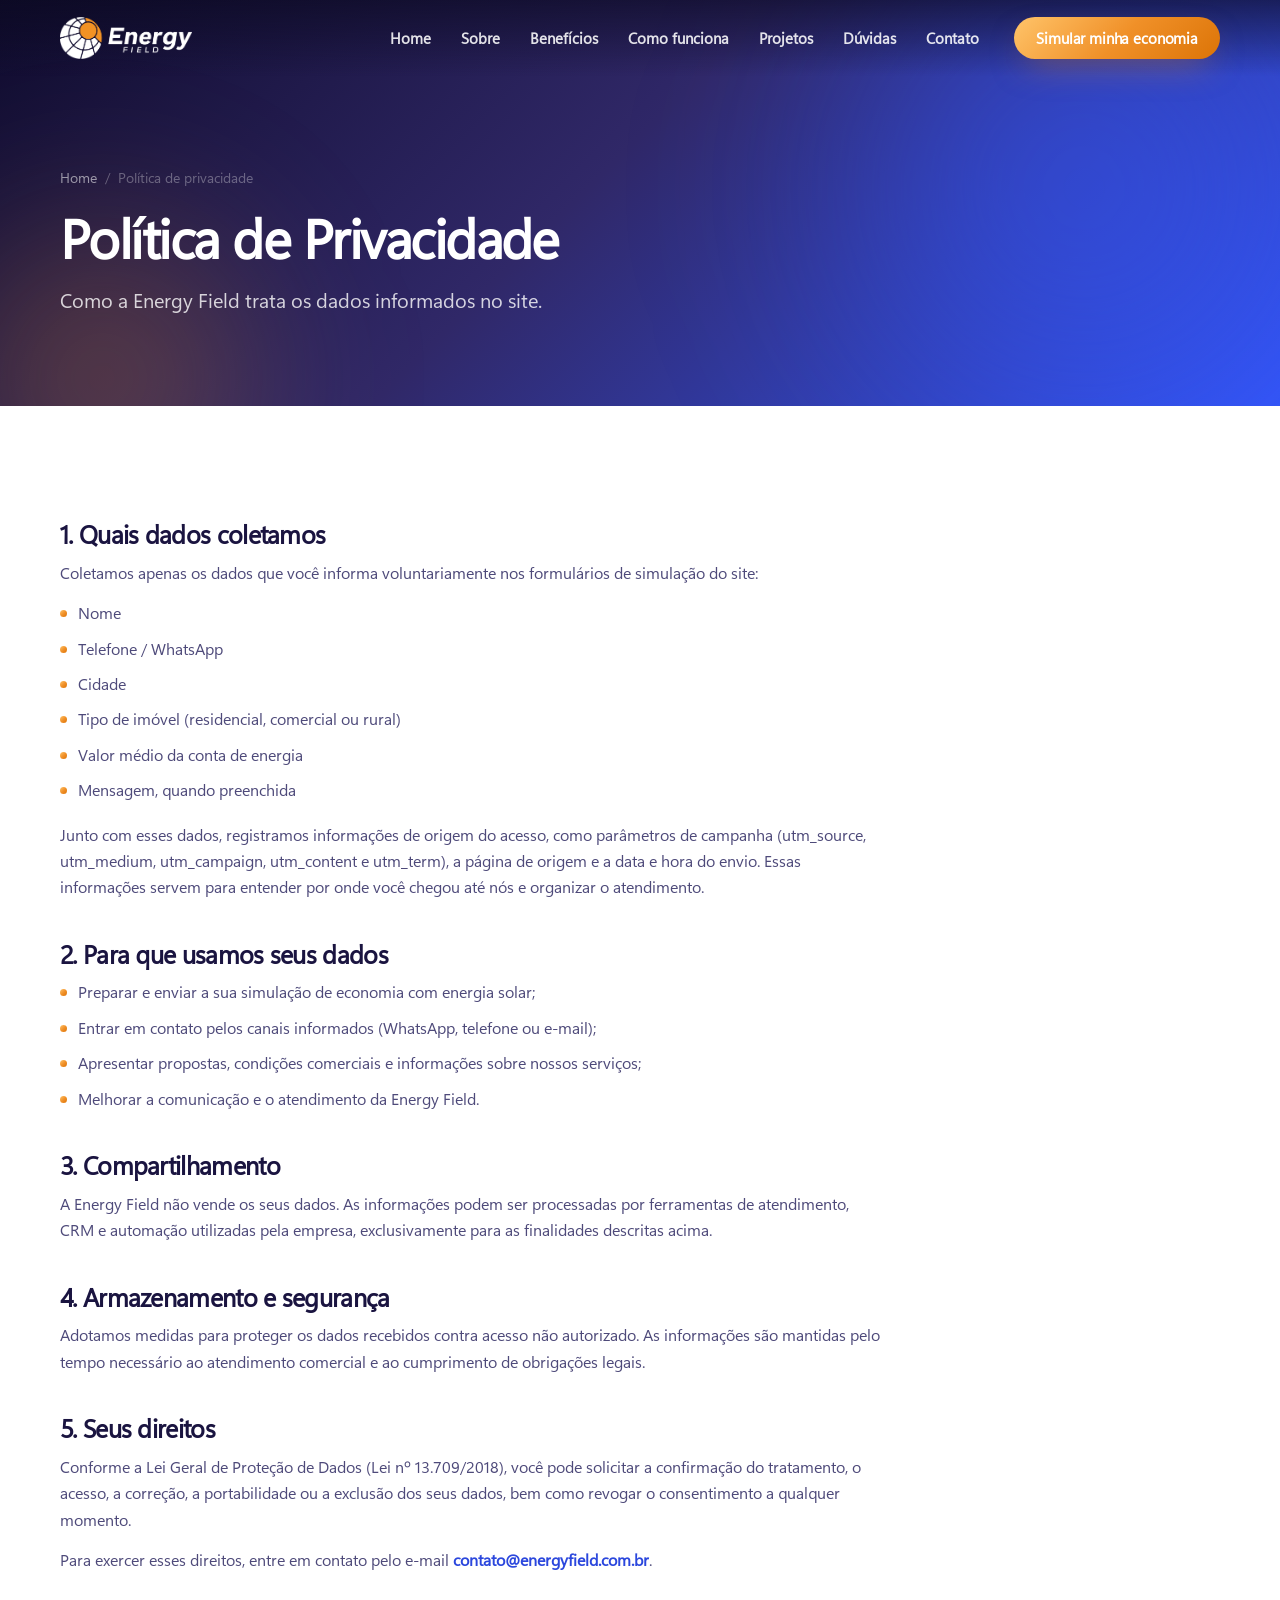
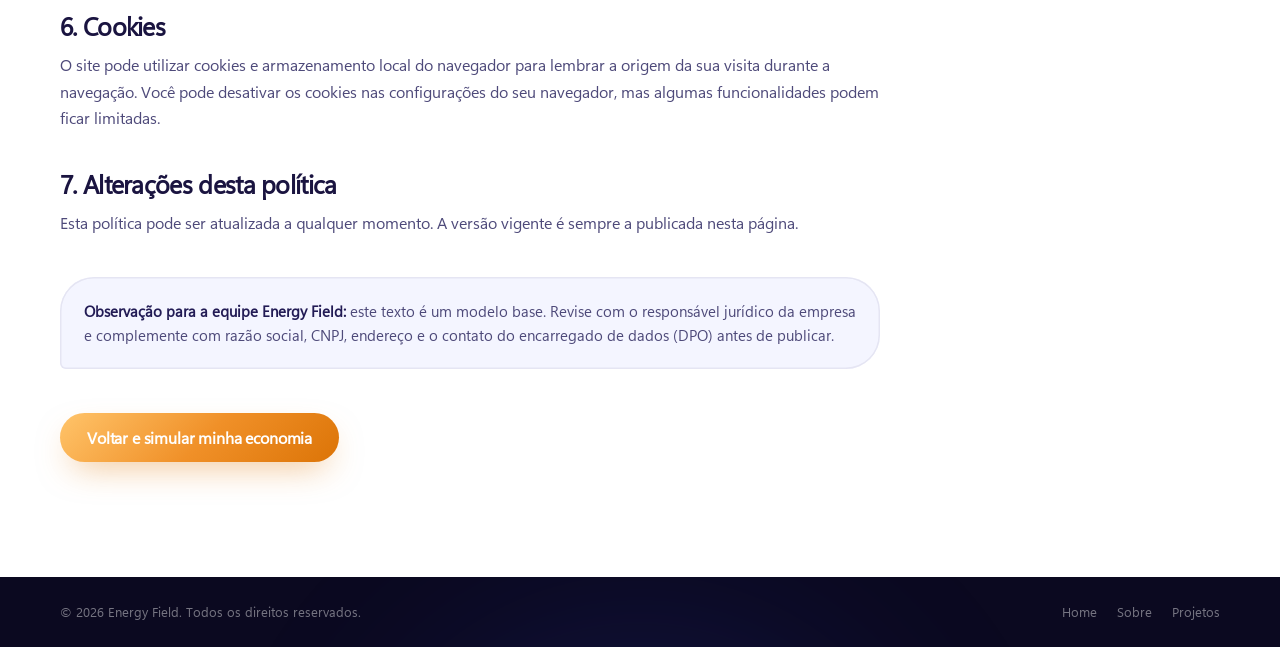
==== commit af049acd: "Remove os travessões de todos os textos do site Substitui as 48 ocorrências de travessão por vírgula" ====
--- a/docs/politica-de-privacidade.html
+++ b/docs/politica-de-privacidade.html
@@ -33,7 +33,7 @@
 
 <header class="header">
   <div class="header__inner">
-    <a class="logo" href="index.html" aria-label="Energy Field — página inicial">
+    <a class="logo" href="index.html" aria-label="Energy Field, página inicial">
       <img class="logo__on-dark" src="assets/img/logotipo-branco.png" width="622" height="198" alt="Energy Field">
       <img class="logo__alt" src="assets/img/logotipo-azul.png" width="622" height="198" alt="" aria-hidden="true">
     </a>
@@ -105,7 +105,7 @@
         <li>Mensagem, quando preenchida</li>
       </ul>
       <p>
-        Junto com esses dados, registramos informações de origem do acesso — como parâmetros de campanha
+        Junto com esses dados, registramos informações de origem do acesso, como parâmetros de campanha
         (utm_source, utm_medium, utm_campaign, utm_content e utm_term), a página de origem e a data e hora do envio.
         Essas informações servem para entender por onde você chegou até nós e organizar o atendimento.
       </p>
@@ -144,7 +144,7 @@
       <h2>6. Cookies</h2>
       <p>
         O site pode utilizar cookies e armazenamento local do navegador para lembrar a origem da sua visita
-        durante a navegação. Você pode desativar os cookies nas configurações do seu navegador — algumas
+        durante a navegação. Você pode desativar os cookies nas configurações do seu navegador, mas algumas
         funcionalidades podem ficar limitadas.
       </p>
 
--- a/docs/assets/css/style.css
+++ b/docs/assets/css/style.css
@@ -1,5 +1,5 @@
 /* ==========================================================================
-   ENERGY FIELD — Design System
+   ENERGY FIELD / Design System
    Identidade extraída das artes oficiais (pasta "id visual"):
    azul-marinho profundo, azul royal elétrico, laranja solar e branco.
    Tipografia: Segoe UI Variable (local, pasta /fonts).
@@ -10,7 +10,7 @@
    -------------------------------------------------------------------------- */
 /* O arquivo entregue na pasta /fonts é uma instância única da família.
    Declaramos apenas a face regular para que o navegador sintetize os pesos
-   e o itálico — é isso que cria a hierarquia bold/itálico das artes da marca.
+   e o itálico, que é o que cria a hierarquia bold/itálico das artes da marca.
    Se depois forem entregues os arquivos de cada peso (semibold, bold, italic),
    basta acrescentar um @font-face por peso apontando ao arquivo correspondente. */
 @font-face {
@@ -28,7 +28,7 @@
    -------------------------------------------------------------------------- */
 :root {
   /* --------------------------------------------------------------------
-     Índigo institucional — cor exata do logotipo oficial (#302868),
+     Índigo institucional, cor exata do logotipo oficial (#302868),
      escalonada para fundos, superfícies e textos.
      -------------------------------------------------------------------- */
   --ef-navy-950: #0B0920;
@@ -37,7 +37,7 @@
   --ef-navy-700: #302868;  /* cor do logotipo Energy Field */
   --ef-navy-600: #3E3585;
 
-  /* Azul elétrico — usado nos destaques das artes da marca */
+  /* Azul elétrico, usado nos destaques das artes da marca */
   --ef-blue-700: #2537B8;
   --ef-blue-600: #2B47DD;
   --ef-blue-500: #3355F7;
@@ -45,7 +45,7 @@
   --ef-blue-100: #E7EBFF;
   --ef-blue-50:  #F4F5FF;
 
-  /* Laranja solar — cor exata do sol do logotipo (#F09028) */
+  /* Laranja solar, cor exata do sol do logotipo (#F09028) */
   --ef-orange-700: #C96A08;
   --ef-orange-600: #E07E14;
   --ef-orange-500: #F09028;
@@ -74,7 +74,7 @@
   --sh-orange: 0 14px 34px -12px rgba(224, 126, 20, .55);
   --sh-blue: 0 14px 34px -12px rgba(43, 71, 221, .5);
 
-  /* Formas — canto assimétrico assinatura da marca */
+  /* Formas: canto assimétrico assinatura da marca */
   --r-sm: 12px;
   --r-md: 18px;
   --r-lg: 26px;
@@ -137,7 +137,7 @@
 em, .it { font-style: italic; }
 strong, b { font-weight: 700; }
 
-/* Palavra em itálico + peso — ritmo editorial das artes */
+/* Palavra em itálico + peso, ritmo editorial das artes */
 .accent-i { font-style: italic; font-weight: 700; }
 
 /* Pílula de destaque (assinatura visual da marca) */
@@ -290,7 +290,7 @@
   display: flex; align-items: center; gap: 22px;
 }
 
-/* Logotipo oficial — as duas versões ficam sobrepostas e alternam
+/* Logotipo oficial: as duas versões ficam sobrepostas e alternam
    conforme o fundo (escuro no topo da página, claro com o header fixo). */
 .logo { display: block; flex: none; position: relative; line-height: 0; }
 .logo img {
@@ -338,7 +338,7 @@
 }
 .header.is-stuck .burger { background: var(--ef-blue-50); box-shadow: inset 0 0 0 1.5px var(--ef-line); }
 
-/* Com o menu aberto o fundo fica claro — o logo e o botão acompanham */
+/* Com o menu aberto o fundo fica claro, o logo e o botão acompanham */
 body.nav-open .header::before { opacity: 0; }
 body.nav-open .burger { background: var(--ef-blue-50); box-shadow: inset 0 0 0 1.5px var(--ef-line); }
 .burger__box { position: relative; width: 20px; height: 14px; }
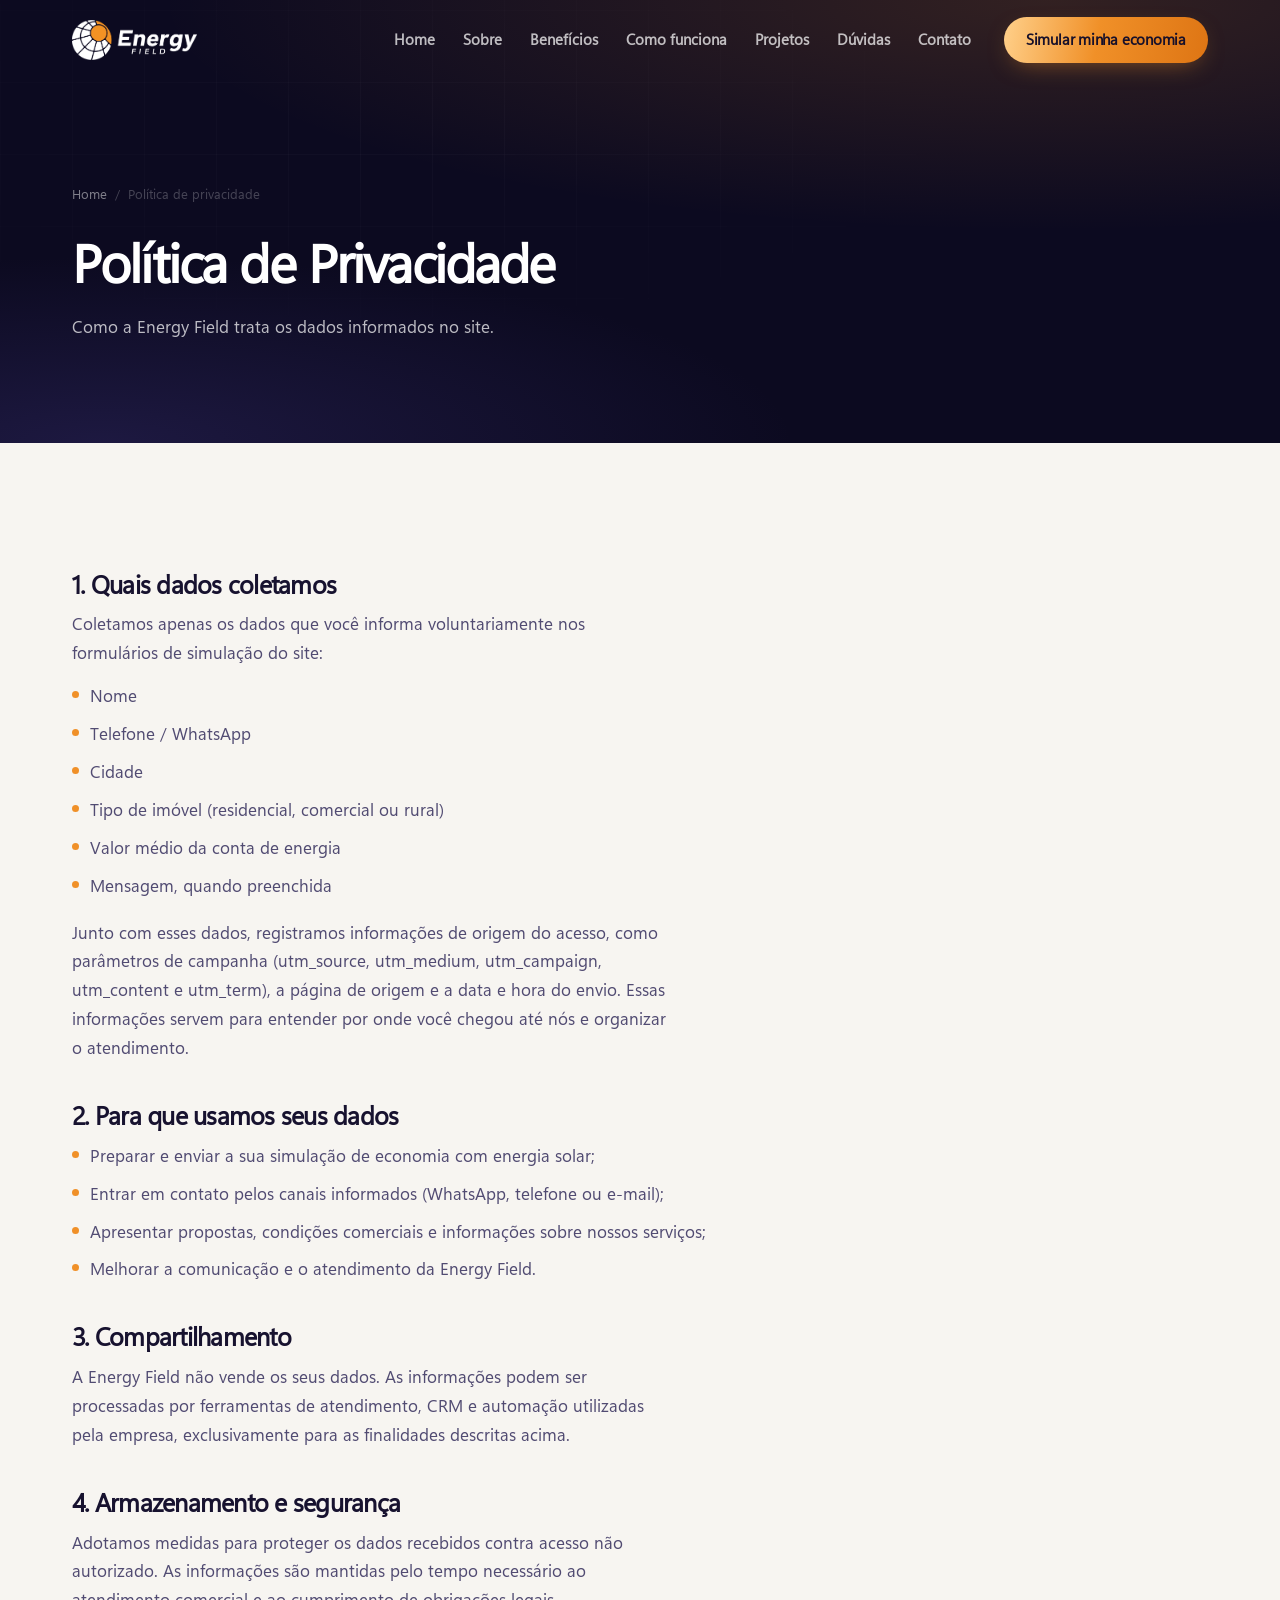
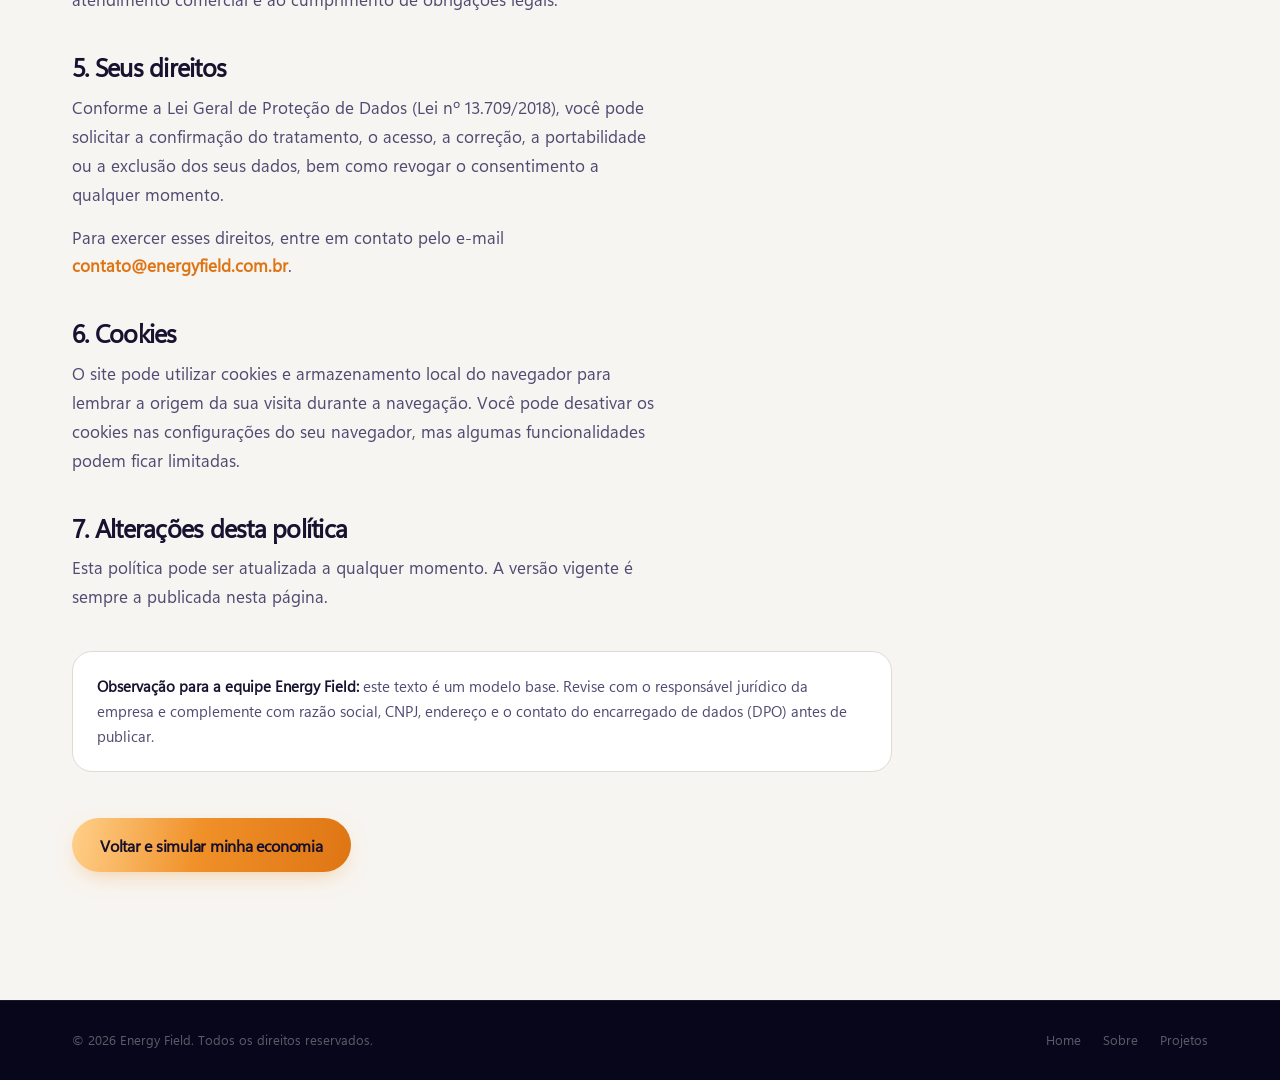
==== commit cf12b6b8: "Refaz a direção visual para linguagem de produto digital Troca a estética institucional de fundo cla" ====
--- a/docs/politica-de-privacidade.html
+++ b/docs/politica-de-privacidade.html
@@ -20,11 +20,11 @@
   .legal ul li { display: flex; gap: 11px; align-items: flex-start; }
   .legal ul li::before {
     content: ''; flex: none; width: 7px; height: 7px; margin-top: 10px;
-    border-radius: 50%; background: var(--grad-sun);
+    border-radius: 50%; background: var(--sun-500);
   }
   .legal .aviso {
-    margin-top: 40px; padding: 22px 24px; border-radius: var(--r-brand);
-    background: var(--ef-blue-50); box-shadow: inset 0 0 0 1.5px var(--ef-line);
+    margin-top: 40px; padding: 22px 24px; border-radius: var(--r-4);
+    background: #fff; border: 1px solid var(--paper-line);
     font-size: .92rem;
   }
 </style>
@@ -90,7 +90,7 @@
   </div>
 </section>
 
-<section class="section section--white">
+<section class="section section--light">
   <div class="wrap">
     <div class="legal" data-anim>
 
@@ -138,7 +138,7 @@
       </p>
       <p>
         Para exercer esses direitos, entre em contato pelo e-mail
-        <a href="mailto:contato@energyfield.com.br" style="color:var(--ef-blue-600);font-weight:700">contato@energyfield.com.br</a>.
+        <a href="mailto:contato@energyfield.com.br" style="color:var(--sun-600);font-weight:700">contato@energyfield.com.br</a>.
       </p>
 
       <h2>6. Cookies</h2>
@@ -154,7 +154,7 @@
       </p>
 
       <div class="aviso">
-        <strong style="color:var(--ef-navy-800)">Observação para a equipe Energy Field:</strong>
+        <strong style="color:var(--on-light)">Observação para a equipe Energy Field:</strong>
         este texto é um modelo base. Revise com o responsável jurídico da empresa e complemente com razão social,
         CNPJ, endereço e o contato do encarregado de dados (DPO) antes de publicar.
       </div>
--- a/docs/assets/css/style.css
+++ b/docs/assets/css/style.css
@@ -1,18 +1,19 @@
 /* ==========================================================================
    ENERGY FIELD / Design System
-   Identidade extraída das artes oficiais (pasta "id visual"):
-   azul-marinho profundo, azul royal elétrico, laranja solar e branco.
-   Tipografia: Segoe UI Variable (local, pasta /fonts).
+   Identidade a partir do logotipo oficial (índigo #302868, laranja #F09028)
+   e das artes da pasta "id visual". Tipografia Segoe UI Variable local.
+
+   Direção de arte: produto digital. Base escura com profundidade, superfícies
+   de vidro, malha fotovoltaica como textura, luz solar como gradiente
+   direcional e composição em bento grid com escalas variadas.
    ========================================================================== */
 
 /* --------------------------------------------------------------------------
-   1. FONTES LOCAIS
-   -------------------------------------------------------------------------- */
-/* O arquivo entregue na pasta /fonts é uma instância única da família.
-   Declaramos apenas a face regular para que o navegador sintetize os pesos
-   e o itálico, que é o que cria a hierarquia bold/itálico das artes da marca.
-   Se depois forem entregues os arquivos de cada peso (semibold, bold, italic),
-   basta acrescentar um @font-face por peso apontando ao arquivo correspondente. */
+   1. FONTE LOCAL
+   -------------------------------------------------------------------------- */
+/* O arquivo entregue em /fonts é uma instância única da família. Declaramos
+   só a face regular para o navegador sintetizar pesos e itálico, que é o que
+   constrói a hierarquia bold/itálico das peças da marca. */
 @font-face {
   font-family: 'Segoe UI Variable';
   src: url('../../fonts/SegoeUIVariable.woff2') format('woff2'),
@@ -27,65 +28,63 @@
    2. TOKENS
    -------------------------------------------------------------------------- */
 :root {
-  /* --------------------------------------------------------------------
-     Índigo institucional, cor exata do logotipo oficial (#302868),
-     escalonada para fundos, superfícies e textos.
-     -------------------------------------------------------------------- */
-  --ef-navy-950: #0B0920;
-  --ef-navy-900: #151140;
-  --ef-navy-800: #221B55;
-  --ef-navy-700: #302868;  /* cor do logotipo Energy Field */
-  --ef-navy-600: #3E3585;
-
-  /* Azul elétrico, usado nos destaques das artes da marca */
-  --ef-blue-700: #2537B8;
-  --ef-blue-600: #2B47DD;
-  --ef-blue-500: #3355F7;
-  --ef-blue-400: #6180FF;
-  --ef-blue-100: #E7EBFF;
-  --ef-blue-50:  #F4F5FF;
-
-  /* Laranja solar, cor exata do sol do logotipo (#F09028) */
-  --ef-orange-700: #C96A08;
-  --ef-orange-600: #E07E14;
-  --ef-orange-500: #F09028;
-  --ef-orange-400: #FBA748;
-  --ef-amber-300:  #FFC46A;
-  --ef-orange-50:  #FFF5E9;
-
-  /* Neutros */
-  --ef-white: #FFFFFF;
-  --ef-ink:   #1A1440;
-  --ef-body:  #4E4A7A;
-  --ef-muted: #837FAA;
-  --ef-line:  #E5E5F3;
-  --ef-surface: #F7F7FD;
-
-  /* Gradientes */
-  --grad-navy: linear-gradient(135deg, #100C2E 0%, #302868 46%, #3355F7 100%);
-  --grad-navy-soft: linear-gradient(160deg, #221B55 0%, #3E3585 100%);
-  --grad-sun: linear-gradient(135deg, #FFC46A 0%, #F09028 52%, #DC7407 100%);
-  --grad-blue: linear-gradient(135deg, #3355F7 0%, #2B47DD 60%, #2537B8 100%);
-
-  /* Sombras */
-  --sh-sm: 0 2px 8px rgba(34, 27, 85, .06);
-  --sh-md: 0 12px 30px -12px rgba(34, 27, 85, .2);
-  --sh-lg: 0 32px 70px -28px rgba(34, 27, 85, .38);
-  --sh-orange: 0 14px 34px -12px rgba(224, 126, 20, .55);
-  --sh-blue: 0 14px 34px -12px rgba(43, 71, 221, .5);
-
-  /* Formas: canto assimétrico assinatura da marca */
-  --r-sm: 12px;
-  --r-md: 18px;
-  --r-lg: 26px;
-  --r-xl: 34px;
+  /* Base escura, derivada do índigo do logotipo */
+  --bg:      #0C0A20;
+  --bg-2:    #120E2E;
+  --bg-3:    #191340;
+  --ink-700: #302868;   /* logotipo Energy Field */
+  --ink-600: #443A8C;
+
+  /* Superfícies de vidro sobre o escuro */
+  --surf-1: rgba(255,255,255,.035);
+  --surf-2: rgba(255,255,255,.06);
+  --edge-1: rgba(255,255,255,.08);
+  --edge-2: rgba(255,255,255,.14);
+
+  /* Claro quebrado, para as seções de respiro */
+  --paper:   #F7F5F1;
+  --paper-2: #EFEDE7;
+  --paper-line: #DFDBD2;
+
+  /* Texto sobre escuro */
+  --on-dark:      #FFFFFF;
+  --on-dark-2:    rgba(255,255,255,.72);
+  --on-dark-3:    rgba(255,255,255,.48);
+  /* Texto sobre claro */
+  --on-light:     #17122F;
+  --on-light-2:   #514B72;
+  --on-light-3:   #837D9E;
+
+  /* Sol */
+  --sun-300: #FFD08A;
+  --sun-400: #FFB259;
+  --sun-500: #F09028;
+  --sun-600: #DE7514;
+  --grad-sun: linear-gradient(100deg, #FFD08A 0%, #F09028 46%, #DE7514 100%);
+  --grad-sun-soft: linear-gradient(120deg, rgba(255,208,138,.16), rgba(240,144,40,.06));
+
+  /* Luz direcional, usada com muita moderação */
+  --glow-sun: radial-gradient(120% 90% at 82% 0%, rgba(240,144,40,.17) 0%, transparent 58%);
+  --glow-ink: radial-gradient(90% 70% at 8% 100%, rgba(68,58,140,.30) 0%, transparent 60%);
+
+  /* Malha fotovoltaica, textura de fundo */
+  --mesh: repeating-linear-gradient(0deg, rgba(255,255,255,.028) 0 1px, transparent 1px 72px),
+          repeating-linear-gradient(90deg, rgba(255,255,255,.028) 0 1px, transparent 1px 72px);
+
+  --sh-1: 0 1px 2px rgba(0,0,0,.24);
+  --sh-2: 0 18px 40px -24px rgba(0,0,0,.7);
+  --sh-3: 0 40px 80px -32px rgba(0,0,0,.75);
+
+  --r-2: 8px;
+  --r-3: 14px;
+  --r-4: 20px;
+  --r-5: 28px;
   --r-pill: 999px;
-  --r-brand: 34px 34px 34px 6px;
-
-  /* Layout */
+
   --wrap: 1240px;
-  --gutter: clamp(20px, 5vw, 40px);
-  --header-h: 76px;
+  --gutter: clamp(20px, 5vw, 52px);
+  --header-h: 80px;
+  --sp-section: clamp(78px, 10vw, 148px);
 }
 
 /* --------------------------------------------------------------------------
@@ -95,15 +94,15 @@
 html {
   -webkit-text-size-adjust: 100%;
   scroll-behavior: smooth;
-  scroll-padding-top: calc(var(--header-h) + 14px);
+  scroll-padding-top: calc(var(--header-h) + 16px);
 }
 body {
   margin: 0;
   font-family: 'Segoe UI Variable', 'Segoe UI', system-ui, -apple-system, sans-serif;
-  font-size: 16px;
-  line-height: 1.65;
-  color: var(--ef-body);
-  background: var(--ef-white);
+  font-size: 17px;
+  line-height: 1.7;
+  color: var(--on-dark-2);
+  background: var(--bg);
   -webkit-font-smoothing: antialiased;
   text-rendering: optimizeLegibility;
   overflow-x: hidden;
@@ -115,151 +114,157 @@
 button { cursor: pointer; border: 0; background: none; }
 ul, ol { margin: 0; padding: 0; list-style: none; }
 h1, h2, h3, h4, p, figure, blockquote { margin: 0; }
-:focus-visible { outline: 3px solid var(--ef-blue-500); outline-offset: 3px; border-radius: 6px; }
+::selection { background: var(--sun-500); color: #100D22; }
+:focus-visible { outline: 2px solid var(--sun-400); outline-offset: 3px; border-radius: 4px; }
 
 /* --------------------------------------------------------------------------
    4. TIPOGRAFIA
    -------------------------------------------------------------------------- */
 h1, h2, h3, h4, .h1, .h2, .h3 {
-  color: var(--ef-ink);
+  color: var(--on-dark);
+  font-weight: 700;
+  letter-spacing: -.03em;
   line-height: 1.08;
-  letter-spacing: -.028em;
-  font-weight: 700;
   text-wrap: balance;
 }
-.h-display { font-size: clamp(2.35rem, 6vw, 4.15rem); }
-.h1 { font-size: clamp(2.1rem, 5vw, 3.4rem); }
-.h2 { font-size: clamp(1.85rem, 4vw, 2.85rem); }
-.h3 { font-size: clamp(1.25rem, 2.4vw, 1.6rem); line-height: 1.2; }
-.lead { font-size: clamp(1.05rem, 1.6vw, 1.22rem); line-height: 1.6; }
-.small { font-size: .875rem; }
-.tiny { font-size: .8rem; line-height: 1.5; }
-em, .it { font-style: italic; }
-strong, b { font-weight: 700; }
-
-/* Palavra em itálico + peso, ritmo editorial das artes */
-.accent-i { font-style: italic; font-weight: 700; }
-
-/* Pílula de destaque (assinatura visual da marca) */
+.h-display { font-size: clamp(2.6rem, 6.4vw, 5.1rem); line-height: .98; letter-spacing: -.042em; }
+.h1 { font-size: clamp(2rem, 4.2vw, 3.3rem); letter-spacing: -.035em; }
+.h2 { font-size: clamp(1.7rem, 3vw, 2.4rem); }
+.h3 { font-size: clamp(1.1rem, 1.7vw, 1.32rem); line-height: 1.24; letter-spacing: -.02em; }
+
+.lead { font-size: clamp(1.04rem, 1.35vw, 1.18rem); line-height: 1.62; color: var(--on-dark-2); max-width: 54ch; }
+p { max-width: 66ch; }
+.tiny { font-size: .8rem; line-height: 1.6; color: var(--on-dark-3); }
+.accent-i { font-style: italic; }
+
+/* Palavra com o gradiente solar aplicado ao próprio texto */
 .mark {
-  display: inline-block;
-  padding: .04em .42em .12em;
+  background: var(--grad-sun);
+  -webkit-background-clip: text; background-clip: text;
+  color: transparent;
+  font-style: italic;
+}
+
+/* Kicker com ponto de luz */
+.eyebrow {
+  display: inline-flex; align-items: center; gap: 10px;
+  font-size: .72rem; font-weight: 700; letter-spacing: .18em; text-transform: uppercase;
+  color: var(--on-dark-3);
+  margin-bottom: 22px;
+}
+.eyebrow::before {
+  content: ''; width: 5px; height: 5px; border-radius: 50%; flex: none;
+  background: var(--sun-500);
+  box-shadow: 0 0 0 4px rgba(240,144,40,.16);
+}
+
+/* --------------------------------------------------------------------------
+   5. LAYOUT E SUPERFÍCIES
+   -------------------------------------------------------------------------- */
+.wrap { width: 100%; max-width: var(--wrap); margin-inline: auto; padding-inline: var(--gutter); }
+.section { padding-block: var(--sp-section); position: relative; }
+.section--tight { padding-block: clamp(56px, 7vw, 96px); }
+
+/* Seções claras: papel quebrado, nunca branco puro */
+.section--light, .section--soft, .section--white, .section--paper {
+  background: var(--paper);
+  color: var(--on-light-2);
+}
+.section--light h1, .section--light h2, .section--light h3, .section--light .h1, .section--light .h2, .section--light .h3,
+.section--soft h1, .section--soft h2, .section--soft h3, .section--soft .h1, .section--soft .h2, .section--soft .h3,
+.section--white h2, .section--white h3, .section--white .h1, .section--white .h2, .section--white .h3,
+.section--paper h2, .section--paper h3, .section--paper .h1, .section--paper .h2, .section--paper .h3 { color: var(--on-light); }
+.section--light .lead, .section--soft .lead, .section--white .lead, .section--paper .lead { color: var(--on-light-2); }
+.section--light .eyebrow, .section--soft .eyebrow, .section--white .eyebrow, .section--paper .eyebrow { color: var(--on-light-3); }
+.section--light .tiny, .section--soft .tiny { color: var(--on-light-3); }
+
+/* Seções escuras com luz e malha */
+.section--dark { background: var(--bg); }
+.glow { position: relative; isolation: isolate; }
+.glow::before {
+  content: ''; position: absolute; inset: 0; z-index: -1; pointer-events: none;
+  background: var(--glow-sun), var(--glow-ink);
+}
+.meshed::after {
+  content: ''; position: absolute; inset: 0; z-index: -1; pointer-events: none;
+  background: var(--mesh);
+  -webkit-mask-image: radial-gradient(80% 60% at 50% 40%, #000 0%, transparent 78%);
+  mask-image: radial-gradient(80% 60% at 50% 40%, #000 0%, transparent 78%);
+}
+
+.sec-head { max-width: 660px; margin-bottom: clamp(40px, 5vw, 68px); }
+.sec-head p { margin-top: 16px; }
+.sec-head--row {
+  max-width: none; display: flex; flex-wrap: wrap;
+  align-items: flex-end; justify-content: space-between; gap: 28px;
+}
+.sec-head--row > div { max-width: 640px; }
+
+/* Cartão de vidro, a superfície base do sistema */
+.pane {
+  position: relative;
+  background: var(--surf-1);
+  border: 1px solid var(--edge-1);
+  border-radius: var(--r-4);
+  -webkit-backdrop-filter: blur(14px); backdrop-filter: blur(14px);
+}
+.section--light .pane, .section--soft .pane {
+  background: #fff; border-color: var(--paper-line);
+}
+
+/* --------------------------------------------------------------------------
+   6. BOTÕES
+   -------------------------------------------------------------------------- */
+.btn {
+  position: relative;
+  display: inline-flex; align-items: center; justify-content: center; gap: 9px;
+  min-height: 54px; padding: 15px 28px;
   border-radius: var(--r-pill);
-  font-style: italic;
-  font-weight: 700;
-  white-space: nowrap;
-}
-.mark--blue  { background: var(--ef-blue-500); color: #fff; box-shadow: var(--sh-blue); }
-.mark--orange{ background: var(--grad-sun); color: #fff; box-shadow: var(--sh-orange); }
-.mark--navy  { background: var(--ef-navy-800); color: #fff; }
-.t-orange { color: var(--ef-orange-500); }
-.t-blue   { color: var(--ef-blue-500); }
-.t-white  { color: #fff; }
-
-/* --------------------------------------------------------------------------
-   5. LAYOUT
-   -------------------------------------------------------------------------- */
-.wrap {
-  width: 100%;
-  max-width: var(--wrap);
-  margin-inline: auto;
-  padding-inline: var(--gutter);
-}
-.section { padding-block: clamp(64px, 9vw, 118px); position: relative; }
-.section--tight { padding-block: clamp(48px, 6vw, 80px); }
-.section--light { background: var(--ef-surface); }
-.section--white { background: #fff; }
-.section--dark { background: var(--ef-navy-900); color: rgba(255,255,255,.78); }
-.section--dark h2, .section--dark h3, .section--dark .h1, .section--dark .h2, .section--dark .h3 { color: #fff; }
-
-.sec-head { max-width: 720px; margin-bottom: clamp(34px, 4.5vw, 58px); }
-.sec-head--center { margin-inline: auto; text-align: center; }
-.sec-head p { margin-top: 16px; }
-
-/* Etiqueta de seção */
-.eyebrow {
+  font-size: 1rem; font-weight: 700; line-height: 1.2; letter-spacing: -.015em;
+  color: #17102A;
+  background: var(--grad-sun);
+  box-shadow: 0 8px 24px -10px rgba(240,144,40,.55);
+  transition: transform .22s cubic-bezier(.2,.7,.3,1), box-shadow .22s ease, filter .22s ease;
+  text-align: center;
+}
+.btn:hover { transform: translateY(-2px); box-shadow: 0 14px 32px -10px rgba(240,144,40,.7); filter: saturate(1.06); }
+.btn:active { transform: translateY(0); }
+.btn svg { flex: none; }
+
+.btn--ghost, .btn--onink, .btn--ghost-light {
+  background: var(--surf-2); color: var(--on-dark);
+  border: 1px solid var(--edge-2);
+  box-shadow: none;
+  -webkit-backdrop-filter: blur(10px); backdrop-filter: blur(10px);
+}
+.btn--ghost:hover, .btn--onink:hover, .btn--ghost-light:hover {
+  background: rgba(255,255,255,.1); border-color: rgba(255,255,255,.28); transform: translateY(-2px);
+}
+.section--light .btn--ghost, .section--soft .btn--ghost {
+  background: transparent; color: var(--on-light); border-color: var(--paper-line);
+}
+.section--light .btn--ghost:hover, .section--soft .btn--ghost:hover { background: var(--paper-2); border-color: var(--on-light-3); }
+
+.btn--ink, .btn--blue { background: var(--ink-700); color: #fff; box-shadow: 0 8px 24px -12px rgba(48,40,104,.7); }
+.btn--ink:hover, .btn--blue:hover { background: var(--ink-600); }
+
+.btn--white { background: #fff; color: var(--on-light); box-shadow: 0 8px 24px -12px rgba(0,0,0,.5); }
+.btn--white:hover { background: var(--paper); }
+
+.btn--lg { min-height: 60px; padding: 18px 34px; font-size: 1.05rem; }
+.btn--sm { min-height: 44px; padding: 11px 20px; font-size: .93rem; }
+.btn--block { display: flex; width: 100%; }
+.btn-row { display: flex; flex-wrap: wrap; gap: 12px; align-items: center; }
+
+.link-arrow {
   display: inline-flex; align-items: center; gap: 9px;
-  font-size: .78rem; font-weight: 700; letter-spacing: .14em; text-transform: uppercase;
-  color: var(--ef-blue-600);
-  background: var(--ef-blue-100);
-  padding: 7px 15px 7px 12px;
-  border-radius: var(--r-pill);
-  margin-bottom: 18px;
-}
-.eyebrow::before {
-  content: ''; width: 8px; height: 8px; border-radius: 50%;
-  background: var(--grad-sun); flex: none;
-}
-.section--dark .eyebrow { color: #BFCCFF; background: rgba(76,109,255,.16); }
-
-.grid { display: grid; gap: clamp(16px, 2vw, 24px); }
-.grid-2 { grid-template-columns: repeat(auto-fit, minmax(300px, 1fr)); }
-.grid-3 { grid-template-columns: repeat(auto-fit, minmax(280px, 1fr)); }
-.grid-4 { grid-template-columns: repeat(auto-fit, minmax(220px, 1fr)); }
-
-/* --------------------------------------------------------------------------
-   6. BOTÕES
-   -------------------------------------------------------------------------- */
-.btn {
-  --btn-bg: var(--grad-sun);
-  position: relative;
-  display: inline-flex; align-items: center; justify-content: center; gap: 10px;
-  padding: 15px 27px;
-  border-radius: var(--r-pill);
-  font-weight: 700; font-size: 1rem; line-height: 1.2;
-  letter-spacing: -.01em;
-  color: #fff;
-  background: var(--btn-bg);
-  box-shadow: var(--sh-orange);
-  transition: transform .28s cubic-bezier(.2,.8,.3,1), box-shadow .28s, filter .28s, background-color .28s;
-  isolation: isolate;
-  overflow: hidden;
-  text-align: center;
-}
-.btn::after {
-  content: '';
-  position: absolute; inset: 0; z-index: -1;
-  background: linear-gradient(120deg, transparent 20%, rgba(255,255,255,.38) 48%, transparent 76%);
-  transform: translateX(-120%);
-  transition: transform .7s cubic-bezier(.25,.8,.3,1);
-}
-.btn:hover { transform: translateY(-3px); box-shadow: 0 20px 42px -14px rgba(224,126,20,.68); }
-.btn:hover::after { transform: translateX(120%); }
-.btn:active { transform: translateY(-1px); }
-.btn svg { flex: none; }
-
-.btn--blue { --btn-bg: var(--grad-blue); box-shadow: var(--sh-blue); }
-.btn--blue:hover { box-shadow: 0 20px 42px -14px rgba(43,71,221,.62); }
-
-.btn--ghost {
-  background: transparent; color: var(--ef-ink);
-  box-shadow: inset 0 0 0 2px rgba(11,20,48,.16);
-}
-.btn--ghost:hover { box-shadow: inset 0 0 0 2px rgba(11,20,48,.34); transform: translateY(-3px); }
-
-.btn--ghost-light {
-  background: rgba(255,255,255,.07); color: #fff;
-  box-shadow: inset 0 0 0 2px rgba(255,255,255,.34);
-  -webkit-backdrop-filter: blur(6px); backdrop-filter: blur(6px);
-}
-.btn--ghost-light:hover { background: rgba(255,255,255,.14); box-shadow: inset 0 0 0 2px rgba(255,255,255,.6); }
-
-.btn--white { background: #fff; color: var(--ef-navy-800); box-shadow: 0 14px 34px -14px rgba(0,0,0,.5); }
-.btn--white:hover { box-shadow: 0 20px 42px -14px rgba(0,0,0,.55); }
-
-.btn--lg { padding: 18px 34px; font-size: 1.06rem; }
-.btn--sm { padding: 11px 20px; font-size: .92rem; }
-.btn--block { display: flex; width: 100%; }
-
-.btn-row { display: flex; flex-wrap: wrap; gap: 14px; }
-
-/* Link com seta */
-.link-arrow {
-  display: inline-flex; align-items: center; gap: 8px;
-  font-weight: 700; color: var(--ef-blue-600);
-  transition: gap .25s, color .25s;
-}
-.link-arrow:hover { gap: 13px; color: var(--ef-orange-500); }
+  font-weight: 700; font-size: .95rem; color: var(--on-dark);
+  transition: gap .22s ease, color .22s ease;
+}
+.link-arrow svg { transition: transform .22s ease; }
+.link-arrow:hover { gap: 14px; color: var(--sun-400); }
+.section--light .link-arrow, .section--soft .link-arrow { color: var(--on-light); }
+.section--light .link-arrow:hover, .section--soft .link-arrow:hover { color: var(--sun-600); }
 
 /* --------------------------------------------------------------------------
    7. HEADER
@@ -268,1001 +273,914 @@
   position: fixed; inset: 0 0 auto; z-index: 100;
   height: var(--header-h);
   display: flex; align-items: center;
-  transition: background-color .35s, box-shadow .35s, backdrop-filter .35s;
-}
-.header::before {
-  content: ''; position: absolute; inset: 0;
-  background: linear-gradient(to bottom, rgba(11,9,32,.62), rgba(11,9,32,0));
-  opacity: 1; transition: opacity .35s;
+  transition: background-color .3s ease, border-color .3s ease;
+  border-bottom: 1px solid transparent;
 }
 .header.is-stuck {
-  background: rgba(255,255,255,.9);
-  -webkit-backdrop-filter: saturate(180%) blur(16px);
-  backdrop-filter: saturate(180%) blur(16px);
-  box-shadow: 0 1px 0 rgba(34,27,85,.08), 0 12px 30px -22px rgba(34,27,85,.5);
-}
-.header.is-stuck::before { opacity: 0; }
-
+  background: rgba(12,10,32,.72);
+  border-bottom-color: var(--edge-1);
+  -webkit-backdrop-filter: saturate(160%) blur(18px);
+  backdrop-filter: saturate(160%) blur(18px);
+}
 .header__inner {
-  position: relative;
-  width: 100%; max-width: var(--wrap); margin-inline: auto;
-  padding-inline: var(--gutter);
-  display: flex; align-items: center; gap: 22px;
-}
-
-/* Logotipo oficial: as duas versões ficam sobrepostas e alternam
-   conforme o fundo (escuro no topo da página, claro com o header fixo). */
+  position: relative; width: 100%; max-width: var(--wrap);
+  margin-inline: auto; padding-inline: var(--gutter);
+  display: flex; align-items: center; gap: 20px;
+}
 .logo { display: block; flex: none; position: relative; line-height: 0; }
-.logo img {
-  height: 42px; width: auto;
-  transition: opacity .35s ease;
-}
+.logo img { height: 40px; width: auto; transition: opacity .3s ease; }
 .logo__alt { position: absolute; top: 0; left: 0; opacity: 0; }
-.header.is-stuck .logo__on-dark,
 body.nav-open .logo__on-dark { opacity: 0; }
-.header.is-stuck .logo__alt,
 body.nav-open .logo__alt { opacity: 1; }
-@media (max-width: 560px) { .logo img { height: 36px; } }
+@media (max-width: 560px) { .logo img { height: 34px; } }
 
 .nav { margin-left: auto; }
-.nav__list { display: flex; align-items: center; gap: 4px; }
+.nav__list { display: flex; align-items: center; gap: 2px; }
 .nav__link {
-  position: relative;
-  display: block; padding: 9px 13px;
-  font-size: .94rem; font-weight: 600; color: rgba(255,255,255,.88);
+  position: relative; display: block; padding: 9px 13px;
+  font-size: .93rem; font-weight: 600; color: var(--on-dark-2);
   border-radius: var(--r-pill);
-  transition: color .25s, background-color .25s;
-}
-.nav__link::after {
-  content: ''; position: absolute; left: 13px; right: 13px; bottom: 4px; height: 2px;
+  transition: color .2s ease, background-color .2s ease;
+}
+.nav__link:hover { color: var(--on-dark); background: var(--surf-1); }
+.nav__link.is-active { color: var(--on-dark); }
+.nav__link.is-active::after {
+  content: ''; position: absolute; left: 13px; right: 13px; bottom: 3px; height: 2px;
   border-radius: 2px; background: var(--grad-sun);
-  transform: scaleX(0); transform-origin: left; transition: transform .3s cubic-bezier(.2,.8,.3,1);
-}
-.nav__link:hover::after, .nav__link.is-active::after { transform: scaleX(1); }
-.header.is-stuck .nav__link { color: var(--ef-navy-800); }
-.nav__link:hover { color: #fff; }
-.header.is-stuck .nav__link:hover { color: var(--ef-blue-600); }
-
+}
 .header__cta { flex: none; }
-.header__cta .btn { padding: 12px 22px; font-size: .94rem; }
-
-/* Botão hambúrguer */
+.header__cta .btn { min-height: 46px; padding: 12px 22px; font-size: .93rem; }
+
 .burger {
-  display: none; flex: none;
-  width: 46px; height: 46px; border-radius: 14px;
+  display: none; flex: none; width: 46px; height: 46px; border-radius: var(--r-3);
   align-items: center; justify-content: center;
-  background: rgba(255,255,255,.12);
-  box-shadow: inset 0 0 0 1.5px rgba(255,255,255,.3);
-  -webkit-backdrop-filter: blur(8px); backdrop-filter: blur(8px);
-  transition: background-color .25s;
-}
-.header.is-stuck .burger { background: var(--ef-blue-50); box-shadow: inset 0 0 0 1.5px var(--ef-line); }
-
-/* Com o menu aberto o fundo fica claro, o logo e o botão acompanham */
-body.nav-open .header::before { opacity: 0; }
-body.nav-open .burger { background: var(--ef-blue-50); box-shadow: inset 0 0 0 1.5px var(--ef-line); }
-.burger__box { position: relative; width: 20px; height: 14px; }
+  background: var(--surf-1); border: 1px solid var(--edge-1);
+}
+.burger__box { position: relative; width: 19px; height: 13px; }
 .burger__box i {
-  position: absolute; left: 0; height: 2px; width: 100%; border-radius: 2px;
-  background: #fff; transition: transform .35s cubic-bezier(.2,.8,.3,1), opacity .2s, background-color .25s;
+  position: absolute; left: 0; height: 1.5px; width: 100%; border-radius: 2px;
+  background: #fff; transition: transform .3s ease, opacity .18s ease, background-color .2s ease;
 }
 .burger__box i:nth-child(1) { top: 0; }
 .burger__box i:nth-child(2) { top: 6px; }
 .burger__box i:nth-child(3) { top: 12px; }
-.header.is-stuck .burger__box i { background: var(--ef-navy-800); }
-body.nav-open .burger__box i { background: var(--ef-navy-800); }
+body.nav-open .burger { background: var(--paper-2); border-color: var(--paper-line); }
+body.nav-open .burger__box i { background: var(--on-light); }
 body.nav-open .burger__box i:nth-child(1) { transform: translateY(6px) rotate(45deg); }
 body.nav-open .burger__box i:nth-child(2) { opacity: 0; }
 body.nav-open .burger__box i:nth-child(3) { transform: translateY(-6px) rotate(-45deg); }
 
-/* Menu mobile */
 .mobile-nav {
   position: fixed; inset: 0; z-index: 99;
   display: grid; grid-template-rows: var(--header-h) 1fr;
-  background: rgba(255,255,255,.98);
-  -webkit-backdrop-filter: blur(20px); backdrop-filter: blur(20px);
-  opacity: 0; visibility: hidden; transform: translateY(-12px);
-  transition: opacity .35s, transform .4s cubic-bezier(.2,.8,.3,1), visibility .35s;
-}
-body.nav-open .mobile-nav { opacity: 1; visibility: visible; transform: none; }
-.mobile-nav__body {
-  padding: 18px var(--gutter) 40px;
-  overflow-y: auto;
-  display: flex; flex-direction: column;
-}
-.mobile-nav__list { display: flex; flex-direction: column; }
+  background: var(--paper);
+  opacity: 0; visibility: hidden; transition: opacity .25s ease, visibility .25s ease;
+}
+body.nav-open .mobile-nav { opacity: 1; visibility: visible; }
+.mobile-nav__body { padding: 12px var(--gutter) 40px; overflow-y: auto; display: flex; flex-direction: column; }
 .mobile-nav__list a {
   display: flex; align-items: center; justify-content: space-between;
-  padding: 17px 4px;
-  font-size: 1.22rem; font-weight: 700; color: var(--ef-navy-800);
-  border-bottom: 1px solid var(--ef-line);
-  opacity: 0; transform: translateY(14px);
-}
-body.nav-open .mobile-nav__list a { animation: navIn .5s cubic-bezier(.2,.8,.3,1) forwards; }
-.mobile-nav__list a:nth-child(1) { animation-delay: .06s; }
-.mobile-nav__list a:nth-child(2) { animation-delay: .1s; }
-.mobile-nav__list a:nth-child(3) { animation-delay: .14s; }
-.mobile-nav__list a:nth-child(4) { animation-delay: .18s; }
-.mobile-nav__list a:nth-child(5) { animation-delay: .22s; }
-.mobile-nav__list a:nth-child(6) { animation-delay: .26s; }
-.mobile-nav__list a:nth-child(7) { animation-delay: .3s; }
-.mobile-nav__list a span { color: var(--ef-orange-500); }
-@keyframes navIn { to { opacity: 1; transform: none; } }
-.mobile-nav__foot { margin-top: 28px; display: grid; gap: 12px; }
+  padding: 19px 2px; font-size: 1.2rem; font-weight: 700; color: var(--on-light);
+  border-bottom: 1px solid var(--paper-line);
+}
+.mobile-nav__list a span { color: var(--on-light-3); font-weight: 400; }
+.mobile-nav__foot { margin-top: 32px; display: grid; gap: 10px; }
 .mobile-nav__contact {
-  margin-top: 22px; padding-top: 20px; border-top: 1px solid var(--ef-line);
-  display: grid; gap: 8px; font-size: .95rem;
-}
-.mobile-nav__contact a { color: var(--ef-body); font-weight: 600; }
+  margin-top: 26px; padding-top: 22px; border-top: 1px solid var(--paper-line);
+  display: grid; gap: 10px; font-size: .95rem;
+}
+.mobile-nav__contact a { color: var(--on-light-2); font-weight: 600; }
 
 /* --------------------------------------------------------------------------
    8. HERO
    -------------------------------------------------------------------------- */
 .hero {
-  position: relative;
-  padding-top: calc(var(--header-h) + clamp(38px, 6vw, 76px));
-  padding-bottom: clamp(110px, 13vw, 190px);
-  background: var(--grad-navy);
-  color: rgba(255,255,255,.82);
+  position: relative; overflow: hidden;
+  background: var(--bg);
+  padding-top: calc(var(--header-h) + clamp(48px, 7vw, 96px));
+  padding-bottom: clamp(0px, 4vw, 40px);
+  isolation: isolate;
+}
+.hero::before {
+  content: ''; position: absolute; inset: 0; z-index: -2; pointer-events: none;
+  background: var(--glow-sun), var(--glow-ink);
+}
+.hero::after {
+  content: ''; position: absolute; inset: 0; z-index: -1; pointer-events: none;
+  background: var(--mesh);
+  -webkit-mask-image: radial-gradient(70% 60% at 30% 20%, #000, transparent 75%);
+  mask-image: radial-gradient(70% 60% at 30% 20%, #000, transparent 75%);
+}
+.hero__grid { display: grid; gap: clamp(36px, 5vw, 56px); }
+@media (min-width: 1000px) { .hero__grid { grid-template-columns: 1.06fr .94fr; align-items: center; } }
+
+.hero h1 { margin-bottom: 26px; }
+.hero__sub { max-width: 44ch; }
+.hero__sub b { color: var(--on-dark); font-weight: 700; }
+.hero .btn-row { margin-top: 36px; }
+.hero__note { margin-top: 30px; max-width: 50ch; font-size: .78rem; line-height: 1.6; color: rgba(255,255,255,.38); }
+
+/* Selo de credibilidade em linha, discreto */
+.hero__meta {
+  margin-top: 30px; display: flex; flex-wrap: wrap; gap: 10px 22px;
+  font-size: .84rem; color: var(--on-dark-3);
+}
+.hero__meta li { display: flex; align-items: center; gap: 8px; }
+.hero__meta svg { color: var(--sun-500); flex: none; }
+
+/* Composição visual: foto em máscara + painel de dado sobreposto */
+.hero__stage { position: relative; }
+.hero__shot {
+  position: relative; overflow: hidden;
+  border-radius: var(--r-5);
+  border: 1px solid var(--edge-1);
+  aspect-ratio: 4 / 4.4;
+  box-shadow: var(--sh-3);
+}
+@media (max-width: 999px) { .hero__shot { aspect-ratio: 16 / 12; } }
+.hero__shot img { width: 100%; height: 100%; object-fit: cover; object-position: 52% 46%; }
+.hero__shot::after {
+  content: ''; position: absolute; inset: 0;
+  background: linear-gradient(180deg, rgba(12,10,32,.24) 0%, rgba(12,10,32,0) 34%, rgba(12,10,32,.62) 100%);
+}
+
+/* Painel flutuante com a estimativa, linguagem de produto */
+.hero__panel {
+  position: absolute; left: clamp(-8px, -1.4vw, 0px); bottom: clamp(-26px, -2.6vw, -18px);
+  z-index: 3; width: min(310px, 84%);
+  padding: 20px 22px;
+  border-radius: var(--r-4);
+  background: rgba(18,14,46,.82);
+  border: 1px solid var(--edge-2);
+  -webkit-backdrop-filter: blur(18px); backdrop-filter: blur(18px);
+  box-shadow: var(--sh-2);
+}
+.hero__panel-top {
+  display: flex; align-items: center; justify-content: space-between; gap: 10px;
+  font-size: .68rem; font-weight: 700; letter-spacing: .16em; text-transform: uppercase;
+  color: var(--on-dark-3);
+}
+.hero__panel-top i {
+  width: 7px; height: 7px; border-radius: 50%; background: #3DDC84; flex: none;
+  box-shadow: 0 0 0 3px rgba(61,220,132,.16);
+}
+.hero__panel b {
+  display: block; margin: 12px 0 2px;
+  font-size: clamp(2.3rem, 4vw, 2.9rem); line-height: 1; letter-spacing: -.05em;
+  background: var(--grad-sun); -webkit-background-clip: text; background-clip: text; color: transparent;
+}
+.hero__panel span { display: block; font-size: .84rem; color: var(--on-dark-2); }
+.hero__panel-bar { margin-top: 16px; height: 3px; border-radius: 2px; background: rgba(255,255,255,.1); overflow: hidden; }
+.hero__panel-bar i { display: block; height: 100%; width: 95%; background: var(--grad-sun); }
+
+/* Barra de dados abaixo da hero, ligando à próxima seção */
+.hero__strip {
+  margin-top: clamp(56px, 7vw, 92px);
+  display: grid; gap: 1px;
+  background: var(--edge-1);
+  border: 1px solid var(--edge-1);
+  border-radius: var(--r-4);
   overflow: hidden;
 }
-.hero__bg { position: absolute; inset: 0; pointer-events: none; }
-.hero__glow-a, .hero__glow-b {
-  position: absolute; border-radius: 50%; filter: blur(90px);
-}
-.hero__glow-a {
-  width: 60vw; height: 60vw; max-width: 780px; max-height: 780px;
-  top: -22%; right: -14%;
-  background: radial-gradient(circle, rgba(51,85,247,.6), transparent 68%);
-}
-.hero__glow-b {
-  width: 46vw; height: 46vw; max-width: 620px; max-height: 620px;
-  bottom: -26%; left: -16%;
-  background: radial-gradient(circle, rgba(240,144,40,.34), transparent 68%);
-}
-/* malha do globo da marca, em marca d'água */
-.hero__mesh {
-  position: absolute; top: -14%; right: -6%;
-  width: min(760px, 78vw); aspect-ratio: 1;
-  opacity: .1;
-  background:
-    repeating-linear-gradient(0deg, rgba(255,255,255,.75) 0 1.5px, transparent 1.5px 62px),
-    repeating-linear-gradient(90deg, rgba(255,255,255,.75) 0 1.5px, transparent 1.5px 62px);
-  -webkit-mask-image: radial-gradient(circle at 50% 50%, #000 60%, transparent 71%);
-  mask-image: radial-gradient(circle at 50% 50%, #000 60%, transparent 71%);
-  transform: rotate(-8deg);
-}
-.hero .wrap { position: relative; z-index: 2; }
-.hero__grid {
-  display: grid; gap: clamp(38px, 5vw, 62px);
-  grid-template-columns: 1fr;
-  align-items: center;
-}
-@media (min-width: 992px) { .hero__grid { grid-template-columns: 1.05fr .95fr; } }
-
-.hero__badge {
-  display: inline-flex; align-items: center; gap: 10px;
-  padding: 8px 18px 8px 10px; border-radius: var(--r-pill);
-  background: rgba(255,255,255,.1);
-  box-shadow: inset 0 0 0 1.5px rgba(255,255,255,.22);
-  -webkit-backdrop-filter: blur(10px); backdrop-filter: blur(10px);
-  font-size: .85rem; font-weight: 600; color: #fff;
-  margin-bottom: 24px;
-}
-.hero__badge b { color: var(--ef-amber-300); }
-.hero__badge i {
-  width: 26px; height: 26px; border-radius: 50%; display: grid; place-items: center;
-  background: var(--grad-sun); flex: none;
-}
-.hero h1 { color: #fff; margin-bottom: 22px; }
-.hero__sub { max-width: 560px; color: rgba(255,255,255,.8); }
-.hero__sub b { color: #fff; }
-.hero .btn-row { margin-top: 34px; }
-
-.hero__trust {
-  margin-top: 34px; display: flex; flex-wrap: wrap; gap: 10px 22px;
-  font-size: .89rem; color: rgba(255,255,255,.72);
-}
-.hero__trust li { display: flex; align-items: center; gap: 8px; }
-.hero__trust svg { flex: none; color: var(--ef-amber-300); }
-
-.hero__note {
-  margin-top: 26px; max-width: 520px;
-  font-size: .76rem; line-height: 1.55; color: rgba(255,255,255,.5);
-}
-
-/* Painel visual da hero */
-.hero__visual { position: relative; }
-.hero__photo {
-  position: relative;
-  border-radius: 40px 40px 40px 8px;
+@media (min-width: 760px) { .hero__strip { grid-template-columns: repeat(3, 1fr); } }
+.hero__stat { background: rgba(12,10,32,.6); padding: 24px clamp(20px, 2.4vw, 30px); }
+.hero__stat b {
+  display: block; font-size: clamp(1.6rem, 2.6vw, 2.05rem); line-height: 1;
+  letter-spacing: -.04em; color: var(--on-dark);
+}
+.hero__stat b i { font-style: normal; background: var(--grad-sun); -webkit-background-clip: text; background-clip: text; color: transparent; }
+.hero__stat span { display: block; margin-top: 9px; font-size: .85rem; color: var(--on-dark-3); max-width: 24ch; }
+
+/* --------------------------------------------------------------------------
+   9. SIMULADOR
+   -------------------------------------------------------------------------- */
+.sim { background: var(--bg); position: relative; }
+.sim .wrap { position: relative; z-index: 1; }
+.sim__card {
+  display: grid; grid-template-columns: 1fr;
+  border-radius: var(--r-5);
+  border: 1px solid var(--edge-1);
+  background: linear-gradient(180deg, rgba(25,19,64,.9), rgba(18,14,46,.9));
   overflow: hidden;
-  box-shadow: 0 50px 90px -34px rgba(0,0,0,.72);
-  transform: translateZ(0);
-}
-.hero__photo::after {
-  content: ''; position: absolute; inset: 0;
-  background: linear-gradient(200deg, rgba(16,12,46,0) 40%, rgba(16,12,46,.5) 100%);
-}
-.hero__photo img { width: 100%; aspect-ratio: 4 / 3.5; object-fit: cover; object-position: 50% 46%; }
-
-.hero__chip {
-  position: absolute; z-index: 3;
-  border-radius: 22px 22px 22px 5px;
-  background: rgba(255,255,255,.96);
-  -webkit-backdrop-filter: blur(12px); backdrop-filter: blur(12px);
-  box-shadow: 0 26px 50px -20px rgba(11,9,32,.6);
-  padding: 14px 18px;
-  display: flex; align-items: center; gap: 12px;
-}
-.hero__chip strong { display: block; color: var(--ef-navy-800); font-size: 1.02rem; line-height: 1.15; }
-.hero__chip small { display: block; color: var(--ef-muted); font-size: .75rem; }
-.hero__chip i {
-  width: 38px; height: 38px; flex: none; border-radius: 12px;
-  display: grid; place-items: center; color: #fff;
-}
-.hero__chip--a { left: -6px; bottom: 84px; }
-.hero__chip--a i { background: var(--grad-sun); }
-.hero__chip--b { right: -6px; top: 42px; }
-.hero__chip--b i { background: var(--grad-blue); }
-
-/* Selo "até 95%" */
-.hero__seal {
-  position: absolute; right: 14px; bottom: -26px; z-index: 4;
-  width: 138px; height: 138px; border-radius: 50%;
-  background: var(--grad-sun);
-  box-shadow: 0 26px 54px -16px rgba(224,126,20,.75);
-  display: grid; place-content: center; text-align: center; color: #fff;
-  animation: sealFloat 6s ease-in-out infinite;
-}
-.hero__seal em { display: block; font-style: normal; font-size: .72rem; font-weight: 600; opacity: .92; letter-spacing: .06em; }
-.hero__seal b { display: block; font-size: 2.5rem; font-weight: 700; line-height: 1; letter-spacing: -.04em; }
-.hero__seal span { display: block; font-size: .72rem; font-weight: 600; opacity: .92; }
-@keyframes sealFloat { 0%,100% { transform: translateY(0) } 50% { transform: translateY(-11px) } }
-
-@media (max-width: 991px) {
-  .hero__seal { width: 112px; height: 112px; right: 6px; bottom: -20px; }
-  .hero__seal b { font-size: 2rem; }
-  .hero__chip--a { left: 0; bottom: 60px; }
-  .hero__chip--b { right: 0; top: 22px; }
-}
-@media (max-width: 560px) {
-  .hero__chip--b { display: none; }
-  .hero__chip--a { left: 0; bottom: 12px; padding: 11px 14px; }
-  .hero__chip--a strong { font-size: .92rem; }
-}
-
-/* --------------------------------------------------------------------------
-   9. SIMULADOR
-   -------------------------------------------------------------------------- */
-.sim { position: relative; background: var(--ef-surface); }
-.sim__pull { margin-top: clamp(-150px, -12vw, -96px); position: relative; z-index: 10; }
-.sim__card {
-  background: #fff;
-  border-radius: var(--r-xl);
-  box-shadow: var(--sh-lg);
-  overflow: hidden;
-  display: grid; grid-template-columns: 1fr;
-}
-@media (min-width: 940px) { .sim__card { grid-template-columns: .82fr 1.18fr; } }
-
+  box-shadow: var(--sh-3);
+}
+@media (min-width: 960px) { .sim__card { grid-template-columns: 5fr 7fr; } }
+
+/* Mostrador, lado esquerdo */
 .sim__aside {
-  position: relative;
-  padding: clamp(30px, 4vw, 46px);
-  background: var(--grad-navy-soft);
-  color: rgba(255,255,255,.78);
-  overflow: hidden;
+  position: relative; overflow: hidden;
+  padding: clamp(32px, 3.6vw, 48px);
+  display: flex; flex-direction: column;
+  background: var(--grad-sun-soft);
+  border-right: 1px solid var(--edge-1);
 }
 .sim__aside::before {
-  content: ''; position: absolute; width: 320px; height: 320px; border-radius: 50%;
-  right: -120px; top: -120px;
-  background: radial-gradient(circle, rgba(240,144,40,.42), transparent 66%);
-  filter: blur(30px);
+  content: ''; position: absolute; inset: 0; pointer-events: none;
+  background: radial-gradient(100% 80% at 20% 0%, rgba(240,144,40,.14), transparent 62%);
 }
 .sim__aside > * { position: relative; }
-.sim__aside h2 { color: #fff; margin-bottom: 14px; }
-.sim__aside .lead { color: rgba(255,255,255,.78); }
-
+.sim__aside .lead { margin-top: 14px; }
+
+/* Display do resultado */
 .sim__gauge {
-  margin-top: 30px; padding: 22px;
-  border-radius: var(--r-brand);
+  margin-top: auto; padding-top: 34px;
+}
+.sim__display {
+  border: 1px solid var(--edge-2);
+  border-radius: var(--r-3);
+  background: rgba(12,10,32,.5);
+  padding: 20px 22px;
+}
+.sim__gauge-top { display: flex; align-items: baseline; justify-content: space-between; gap: 10px; flex-wrap: wrap; }
+.sim__gauge-top span { font-size: .68rem; font-weight: 700; letter-spacing: .16em; text-transform: uppercase; color: var(--on-dark-3); }
+.sim__gauge-top b {
+  font-size: clamp(1.9rem, 3.4vw, 2.4rem); line-height: 1; letter-spacing: -.045em;
+  background: var(--grad-sun); -webkit-background-clip: text; background-clip: text; color: transparent;
+}
+.sim__bar { margin-top: 16px; height: 3px; border-radius: 2px; background: rgba(255,255,255,.1); overflow: hidden; }
+.sim__bar i { display: block; height: 100%; width: 0; background: var(--grad-sun); transition: width .9s cubic-bezier(.4,0,.2,1); }
+.sim__gauge p { margin-top: 16px; font-size: .82rem; line-height: 1.6; color: var(--on-dark-3); max-width: none; }
+.sim__gauge p b { color: var(--on-dark); }
+
+.sim__points { margin-top: 26px; display: grid; gap: 11px; }
+.sim__points li { display: flex; gap: 10px; align-items: flex-start; font-size: .9rem; color: var(--on-dark-2); }
+.sim__points svg { flex: none; margin-top: 5px; color: var(--sun-500); }
+
+.sim__form { padding: clamp(30px, 3.6vw, 48px); }
+.sim__form-head { margin-bottom: 28px; }
+.sim__form-head h3 { margin-bottom: 7px; }
+.sim__form-head p { font-size: .95rem; color: var(--on-dark-3); }
+
+/* --------------------------------------------------------------------------
+   10. FORMULÁRIOS
+   -------------------------------------------------------------------------- */
+.form-grid { display: grid; gap: 18px; grid-template-columns: repeat(auto-fit, minmax(210px, 1fr)); }
+.field { display: flex; flex-direction: column; gap: 8px; min-width: 0; }
+.field--full { grid-column: 1 / -1; }
+.field > label { font-size: .78rem; font-weight: 700; letter-spacing: .04em; text-transform: uppercase; color: var(--on-dark-3); }
+.field > label span { color: var(--sun-500); }
+
+.control {
+  width: 100%; min-height: 54px; padding: 15px 16px;
+  border-radius: var(--r-3);
+  background: rgba(255,255,255,.045);
+  border: 1px solid var(--edge-1);
+  color: var(--on-dark);
+  font-size: 1rem;
+  transition: border-color .18s ease, background-color .18s ease, box-shadow .18s ease;
+  appearance: none; -webkit-appearance: none;
+}
+.control::placeholder { color: rgba(255,255,255,.34); }
+.control:hover { border-color: var(--edge-2); }
+.control:focus {
+  outline: none; border-color: rgba(240,144,40,.6);
   background: rgba(255,255,255,.07);
-  box-shadow: inset 0 0 0 1.5px rgba(255,255,255,.14);
-}
-.sim__gauge-top { display: flex; flex-wrap: wrap; align-items: baseline; justify-content: space-between; gap: 4px 12px; }
-.sim__gauge-top span { font-size: .82rem; color: rgba(255,255,255,.66); }
-.sim__gauge-top b { font-size: clamp(1.7rem, 4.5vw, 2.1rem); color: #fff; line-height: 1; letter-spacing: -.04em; }
-.sim__bar {
-  margin-top: 14px; height: 12px; border-radius: var(--r-pill);
-  background: rgba(255,255,255,.14); overflow: hidden;
-}
-.sim__bar i {
-  display: block; height: 100%; width: 0; border-radius: var(--r-pill);
-  background: var(--grad-sun);
-  transition: width 1.1s cubic-bezier(.2,.8,.3,1);
-}
-.sim__gauge p { margin-top: 13px; font-size: .78rem; color: rgba(255,255,255,.55); line-height: 1.5; }
-
-.sim__points { margin-top: 26px; display: grid; gap: 11px; }
-.sim__points li { display: flex; gap: 11px; align-items: flex-start; font-size: .92rem; }
-.sim__points svg { flex: none; margin-top: 3px; color: var(--ef-amber-300); }
-
-.sim__form { padding: clamp(28px, 4vw, 46px); }
-.sim__form-head { margin-bottom: 22px; }
-.sim__form-head h3 { margin-bottom: 6px; }
-.sim__form-head p { font-size: .93rem; }
-
-/* --------------------------------------------------------------------------
-   10. FORMULÁRIOS
-   -------------------------------------------------------------------------- */
-.form-grid { display: grid; gap: 16px; grid-template-columns: repeat(auto-fit, minmax(215px, 1fr)); }
-.field { display: flex; flex-direction: column; gap: 7px; min-width: 0; }
-.field--full { grid-column: 1 / -1; }
-.field > label {
-  font-size: .82rem; font-weight: 700; color: var(--ef-navy-800); letter-spacing: -.01em;
-}
-.field > label span { color: var(--ef-orange-500); }
-.control {
-  width: 100%;
-  padding: 14px 16px;
-  border-radius: 14px;
-  background: var(--ef-blue-50);
-  box-shadow: inset 0 0 0 1.5px var(--ef-line);
-  color: var(--ef-ink);
-  font-size: .97rem;
-  transition: box-shadow .25s, background-color .25s, transform .25s;
-  border: 0;
-  appearance: none; -webkit-appearance: none;
-}
-.control::placeholder { color: var(--ef-muted); }
-.control:hover { box-shadow: inset 0 0 0 1.5px #C9D3EE; }
-.control:focus {
-  outline: none; background: #fff;
-  box-shadow: inset 0 0 0 2px var(--ef-blue-500), 0 0 0 4px rgba(51,85,247,.13);
+  box-shadow: 0 0 0 3px rgba(240,144,40,.14);
 }
 select.control {
-  background-image: url("data:image/svg+xml,%3Csvg xmlns='http://www.w3.org/2000/svg' width='14' height='9' viewBox='0 0 14 9' fill='none'%3E%3Cpath d='M1 1L7 7L13 1' stroke='%2346527A' stroke-width='2.2' stroke-linecap='round' stroke-linejoin='round'/%3E%3C/svg%3E");
-  background-repeat: no-repeat; background-position: right 16px center;
-  padding-right: 42px; cursor: pointer;
-}
-textarea.control { resize: vertical; min-height: 96px; }
-.field.is-invalid .control { box-shadow: inset 0 0 0 2px #E0413B, 0 0 0 4px rgba(224,65,59,.12); background: #FFF6F5; }
-.field__err {
-  display: none; font-size: .76rem; font-weight: 600; color: #C8322D;
-}
-.field.is-invalid .field__err { display: block; animation: shake .4s; }
-@keyframes shake { 25% { transform: translateX(-4px) } 75% { transform: translateX(4px) } }
-
-/* Seletor de tipo de imóvel */
-.choice { display: grid; grid-template-columns: repeat(3, 1fr); gap: 9px; }
+  background-image: url("data:image/svg+xml,%3Csvg xmlns='http://www.w3.org/2000/svg' width='12' height='8' viewBox='0 0 12 8' fill='none'%3E%3Cpath d='M1 1.5L6 6.5L11 1.5' stroke='rgba(255,255,255,0.5)' stroke-width='1.6' stroke-linecap='round' stroke-linejoin='round'/%3E%3C/svg%3E");
+  background-repeat: no-repeat; background-position: right 16px center; padding-right: 42px; cursor: pointer;
+}
+select.control option { background: #191340; color: #fff; }
+textarea.control { resize: vertical; min-height: 96px; line-height: 1.6; }
+
+/* Campo de valor: o dado que gera a simulação */
+.field--money .control {
+  font-size: 1.4rem; font-weight: 700; letter-spacing: -.02em;
+  min-height: 62px;
+  background: rgba(240,144,40,.07);
+  border-color: rgba(240,144,40,.24);
+}
+.field--money .control:focus { background: rgba(240,144,40,.11); }
+
+.field.is-invalid .control { border-color: #E0655E; box-shadow: 0 0 0 3px rgba(224,101,94,.14); }
+.field__err { display: none; font-size: .78rem; font-weight: 600; color: #FF9A94; }
+.field.is-invalid .field__err { display: block; }
+
+/* Seletor segmentado */
+.choice {
+  display: grid; grid-template-columns: repeat(3, 1fr); gap: 4px;
+  padding: 4px; border-radius: var(--r-3);
+  background: rgba(255,255,255,.04); border: 1px solid var(--edge-1);
+}
 .choice__item { position: relative; }
 .choice__item input { position: absolute; opacity: 0; inset: 0; cursor: pointer; }
 .choice__item span {
-  display: flex; flex-direction: column; align-items: center; gap: 6px;
-  padding: 13px 6px; border-radius: 14px;
-  background: var(--ef-blue-50);
-  box-shadow: inset 0 0 0 1.5px var(--ef-line);
-  font-size: .82rem; font-weight: 600; color: var(--ef-body); text-align: center;
-  transition: all .25s cubic-bezier(.2,.8,.3,1);
-}
-.choice__item span svg { color: var(--ef-muted); transition: color .25s; }
-.choice__item input:hover + span { box-shadow: inset 0 0 0 1.5px #C9D3EE; }
-.choice__item input:checked + span {
-  background: var(--ef-navy-800); color: #fff;
-  box-shadow: inset 0 0 0 1.5px var(--ef-navy-800), var(--sh-md);
-  transform: translateY(-2px);
-}
-.choice__item input:checked + span svg { color: var(--ef-amber-300); }
-.choice__item input:focus-visible + span { outline: 3px solid var(--ef-blue-500); outline-offset: 3px; }
-
-.form-foot { margin-top: 22px; display: grid; gap: 14px; }
-.form-legal { font-size: .74rem; line-height: 1.55; color: var(--ef-muted); }
-.form-legal a { color: var(--ef-blue-600); font-weight: 600; text-decoration: underline; }
-
-/* Estado de envio */
-.btn.is-loading { pointer-events: none; opacity: .82; }
+  display: flex; align-items: center; justify-content: center; gap: 8px;
+  min-height: 48px; padding: 10px 8px; border-radius: 10px;
+  font-size: .92rem; font-weight: 600; color: var(--on-dark-2); text-align: center;
+  transition: background-color .2s ease, color .2s ease;
+}
+.choice__item span svg { flex: none; opacity: .6; transition: opacity .2s ease; }
+.choice__item input:hover + span { color: var(--on-dark); background: rgba(255,255,255,.05); }
+.choice__item input:checked + span { background: var(--grad-sun); color: #17102A; }
+.choice__item input:checked + span svg { opacity: 1; }
+.choice__item input:focus-visible + span { outline: 2px solid var(--sun-400); outline-offset: 2px; }
+
+.form-foot { margin-top: 28px; display: grid; gap: 14px; }
+.form-legal { font-size: .78rem; line-height: 1.6; color: rgba(255,255,255,.38); max-width: none; }
+.form-legal a { color: var(--on-dark-2); text-decoration: underline; text-underline-offset: 2px; }
+
 .btn__spin {
-  width: 17px; height: 17px; border-radius: 50%;
-  border: 2.4px solid rgba(255,255,255,.4); border-top-color: #fff;
+  width: 16px; height: 16px; border-radius: 50%;
+  border: 2px solid rgba(23,16,42,.3); border-top-color: #17102A;
   animation: spin .7s linear infinite; display: none;
 }
+.btn.is-loading { pointer-events: none; opacity: .8; }
 .btn.is-loading .btn__spin { display: block; }
-.btn.is-loading .btn__label { opacity: .8; }
 @keyframes spin { to { transform: rotate(360deg) } }
 
-/* Mensagem de sucesso */
-.form-success {
-  display: none;
-  text-align: center;
-  padding: clamp(26px, 4vw, 40px) 20px;
-  border-radius: var(--r-lg);
-  background: linear-gradient(160deg, #F0FBF4, #EAF3FF);
-  box-shadow: inset 0 0 0 1.5px #CFE6DA;
-}
-.form-success.is-visible { display: block; animation: popIn .5s cubic-bezier(.2,.8,.3,1); }
+.form-success { display: none; padding: clamp(28px, 3.4vw, 40px) 0; }
+.form-success.is-visible { display: block; }
 .form-success__icon {
-  width: 66px; height: 66px; margin: 0 auto 16px; border-radius: 50%;
-  display: grid; place-items: center; color: #fff;
-  background: linear-gradient(135deg, #34C77B, #17A15E);
-  box-shadow: 0 16px 30px -12px rgba(23,161,94,.6);
-}
-.form-success h3 { margin-bottom: 8px; }
-.form-success p { max-width: 430px; margin-inline: auto; }
-.form-success .btn { margin-top: 20px; }
-@keyframes popIn { from { opacity: 0; transform: scale(.94) translateY(10px) } to { opacity: 1; transform: none } }
+  width: 48px; height: 48px; margin-bottom: 22px; border-radius: 50%;
+  display: grid; place-items: center; color: #0C0A20; background: #3DDC84;
+}
+.form-success h3 { margin-bottom: 10px; }
+.form-success p { max-width: 46ch; }
+.form-success .btn { margin-top: 26px; }
 
 .form-error {
-  display: none; margin-top: 12px; padding: 12px 15px; border-radius: 12px;
-  background: #FFF3F2; color: #C8322D; font-size: .85rem; font-weight: 600;
-  box-shadow: inset 0 0 0 1.5px #F6D5D3;
+  display: none; margin-top: 10px; padding: 12px 15px; border-radius: var(--r-3);
+  background: rgba(224,101,94,.12); color: #FFB3AE; font-size: .88rem; font-weight: 600;
+  border: 1px solid rgba(224,101,94,.28);
 }
 .form-error.is-visible { display: block; }
 
 /* --------------------------------------------------------------------------
-   11. CONDIÇÃO COMERCIAL
-   -------------------------------------------------------------------------- */
-.offer { position: relative; overflow: hidden; background: var(--ef-navy-900); }
-.offer::before {
-  content: ''; position: absolute; width: 58vw; height: 58vw; max-width: 720px; max-height: 720px;
-  right: -12%; top: -30%; border-radius: 50%;
-  background: radial-gradient(circle, rgba(51,85,247,.5), transparent 68%); filter: blur(80px);
-}
-.offer::after {
-  content: ''; position: absolute; width: 42vw; height: 42vw; max-width: 520px; max-height: 520px;
-  left: -14%; bottom: -34%; border-radius: 50%;
-  background: radial-gradient(circle, rgba(240,144,40,.36), transparent 68%); filter: blur(80px);
-}
-.offer .wrap { position: relative; z-index: 2; }
-.offer__grid { display: grid; gap: clamp(32px, 4.5vw, 58px); align-items: center; }
-@media (min-width: 940px) { .offer__grid { grid-template-columns: 1.02fr .98fr; } }
-.offer h2 { color: #fff; }
-.offer p { color: rgba(255,255,255,.78); }
-
-.offer__stat {
-  display: inline-flex; align-items: center; gap: 14px;
-  margin: 26px 0 6px;
-}
-.offer__stat b {
-  font-size: clamp(3.6rem, 9vw, 5.6rem); line-height: .82; font-weight: 700;
-  letter-spacing: -.05em;
+   11. BENTO — benefícios
+   -------------------------------------------------------------------------- */
+.bento { display: grid; gap: clamp(12px, 1.4vw, 16px); grid-template-columns: repeat(2, 1fr); }
+@media (min-width: 900px) { .bento { grid-template-columns: repeat(6, 1fr); } }
+
+.tile {
+  position: relative; overflow: hidden;
+  padding: clamp(24px, 2.6vw, 32px);
+  border-radius: var(--r-4);
+  background: var(--surf-1);
+  border: 1px solid var(--edge-1);
+  grid-column: span 2;
+  display: flex; flex-direction: column;
+  transition: border-color .3s ease, background-color .3s ease, transform .3s cubic-bezier(.2,.7,.3,1);
+}
+.tile:hover { border-color: var(--edge-2); background: var(--surf-2); transform: translateY(-3px); }
+@media (min-width: 900px) {
+  .tile { grid-column: span 2; }
+  .tile--w3 { grid-column: span 3; }
+  .tile--w4 { grid-column: span 4; }
+}
+.tile h3 { margin-bottom: 9px; }
+.tile p { font-size: .95rem; color: var(--on-dark-3); max-width: 40ch; }
+.tile__ico { width: 20px; height: 20px; color: var(--sun-500); margin-bottom: 20px; }
+.tile__ico svg { width: 20px; height: 20px; }
+
+/* Bloco com o número como elemento gráfico */
+.tile--figure { justify-content: space-between; min-height: 230px; }
+.tile__big {
+  font-size: clamp(3rem, 6vw, 4.4rem); font-weight: 700; line-height: .9; letter-spacing: -.055em;
   background: var(--grad-sun); -webkit-background-clip: text; background-clip: text; color: transparent;
-}
-.offer__stat span {
-  font-size: 1.06rem; font-weight: 700; color: #fff; line-height: 1.28;
-  padding-left: 14px; border-left: 2px solid rgba(255,255,255,.2);
-}
-
-/* Comparação visual conta x parcela */
-.compare {
-  padding: clamp(24px, 3.4vw, 36px);
-  border-radius: var(--r-xl);
-  background: rgba(255,255,255,.06);
-  box-shadow: inset 0 0 0 1.5px rgba(255,255,255,.14);
-  -webkit-backdrop-filter: blur(14px); backdrop-filter: blur(14px);
-}
-.compare__title { color: #fff; font-weight: 700; font-size: 1.05rem; margin-bottom: 20px; }
-.compare__row { margin-bottom: 20px; }
+  margin-bottom: 14px;
+}
+.tile__big small { font-size: .3em; letter-spacing: -.01em; display: block; margin-bottom: 6px; color: var(--on-dark-3); -webkit-text-fill-color: currentColor; font-weight: 700; }
+
+/* Bloco com foto ao fundo */
+.tile--photo { min-height: 260px; justify-content: flex-end; border-color: transparent; }
+.tile--photo img {
+  position: absolute; inset: 0; z-index: 0; width: 100%; height: 100%; object-fit: cover;
+  transition: transform .7s cubic-bezier(.2,.7,.3,1);
+}
+.tile--photo::after {
+  content: ''; position: absolute; inset: 0; z-index: 1;
+  background: linear-gradient(to top, rgba(12,10,32,.94) 6%, rgba(12,10,32,.45) 52%, rgba(12,10,32,.15) 100%);
+}
+.tile--photo > * { position: relative; z-index: 2; }
+.tile--photo:hover img { transform: scale(1.05); }
+
+/* Malha decorativa dentro de um tile, referência ao módulo */
+.tile--mesh::before {
+  content: ''; position: absolute; inset: 0; z-index: 0; pointer-events: none;
+  background: repeating-linear-gradient(0deg, rgba(255,255,255,.05) 0 1px, transparent 1px 26px),
+              repeating-linear-gradient(90deg, rgba(255,255,255,.05) 0 1px, transparent 1px 26px);
+  -webkit-mask-image: linear-gradient(200deg, #000 0%, transparent 62%);
+  mask-image: linear-gradient(200deg, #000 0%, transparent 62%);
+}
+.tile--mesh > * { position: relative; z-index: 1; }
+
+/* --------------------------------------------------------------------------
+   12. CONDIÇÃO COMERCIAL
+   -------------------------------------------------------------------------- */
+.offer { position: relative; overflow: hidden; }
+.offer__grid { display: grid; gap: clamp(36px, 4.5vw, 64px); align-items: center; }
+@media (min-width: 960px) { .offer__grid { grid-template-columns: 1fr 1fr; } }
+
+/* Número enorme como elemento gráfico do bloco */
+.offer__figure { position: relative; }
+.offer__figure b {
+  display: block;
+  font-size: clamp(6rem, 15vw, 11rem); font-weight: 700; line-height: .78; letter-spacing: -.07em;
+  background: var(--grad-sun); -webkit-background-clip: text; background-clip: text; color: transparent;
+}
+.offer__figure span {
+  display: block; margin-top: 12px;
+  font-size: 1.06rem; font-weight: 700; color: var(--on-dark); letter-spacing: -.01em;
+}
+.note-legal { font-size: .78rem; color: rgba(255,255,255,.36); margin-top: 22px; line-height: 1.6; }
+.section--light .note-legal, .section--soft .note-legal { color: var(--on-light-3); }
+
+/* Comparativo */
+.compare { padding: clamp(26px, 3vw, 36px); border-radius: var(--r-4); background: var(--surf-1); border: 1px solid var(--edge-1); }
+.compare__title { font-size: .68rem; font-weight: 700; letter-spacing: .18em; text-transform: uppercase; color: var(--on-dark-3); margin-bottom: 28px; }
+.compare__row { margin-bottom: 26px; }
 .compare__row:last-of-type { margin-bottom: 0; }
-.compare__label {
-  display: flex; justify-content: space-between; align-items: baseline; gap: 10px;
-  font-size: .88rem; color: rgba(255,255,255,.74); margin-bottom: 9px;
-}
-.compare__label b { color: #fff; font-size: 1rem; }
-.compare__track { height: 42px; border-radius: 14px; background: rgba(255,255,255,.1); overflow: hidden; }
+.compare__label { display: flex; justify-content: space-between; align-items: baseline; gap: 12px; font-size: .9rem; color: var(--on-dark-2); margin-bottom: 11px; }
+.compare__label b { color: var(--on-dark); font-size: .9rem; }
+.compare__track { height: 40px; border-radius: 10px; background: rgba(255,255,255,.05); overflow: hidden; }
 .compare__fill {
-  height: 100%; width: 0; border-radius: 14px;
+  height: 100%; width: 0; border-radius: 10px;
   display: flex; align-items: center; padding-inline: 14px;
-  font-size: .82rem; font-weight: 700; color: #fff; white-space: nowrap;
-  transition: width 1.3s cubic-bezier(.2,.8,.3,1);
-}
-.compare__fill--bill { background: linear-gradient(90deg, rgba(255,255,255,.34), rgba(255,255,255,.2)); }
-.compare__fill--fee { background: var(--grad-sun); box-shadow: var(--sh-orange); }
-.compare__hint {
-  margin-top: 18px; padding-top: 16px; border-top: 1px solid rgba(255,255,255,.14);
-  font-size: .8rem; color: rgba(255,255,255,.6); line-height: 1.55;
-}
-.note-legal { font-size: .76rem; color: rgba(255,255,255,.5); margin-top: 18px; line-height: 1.55; }
-
-/* --------------------------------------------------------------------------
-   12. CARDS DE BENEFÍCIO
-   -------------------------------------------------------------------------- */
-.card {
-  position: relative;
-  padding: clamp(24px, 3vw, 32px);
-  border-radius: var(--r-lg);
-  background: #fff;
-  box-shadow: var(--sh-sm), inset 0 0 0 1.5px var(--ef-line);
-  transition: transform .38s cubic-bezier(.2,.8,.3,1), box-shadow .38s;
-  overflow: hidden;
-  height: 100%;
-}
-.card::before {
-  content: ''; position: absolute; left: 0; right: 0; top: 0; height: 4px;
-  background: var(--grad-sun); transform: scaleX(0); transform-origin: left;
-  transition: transform .45s cubic-bezier(.2,.8,.3,1);
-}
-.card:hover { transform: translateY(-7px); box-shadow: var(--sh-md), inset 0 0 0 1.5px transparent; }
-.card:hover::before { transform: scaleX(1); }
-.card__icon {
-  width: 54px; height: 54px; border-radius: 17px;
-  display: grid; place-items: center; margin-bottom: 18px;
-  background: var(--ef-blue-50); color: var(--ef-blue-600);
-  transition: background .38s, color .38s, transform .38s;
-}
-.card:hover .card__icon { background: var(--grad-blue); color: #fff; transform: scale(1.06) rotate(-4deg); }
-.card--sun .card__icon { background: var(--ef-orange-50); color: var(--ef-orange-600); }
-.card--sun:hover .card__icon { background: var(--grad-sun); color: #fff; }
-.card h3 { margin-bottom: 9px; font-size: 1.13rem; }
-.card p { font-size: .95rem; }
+  font-size: .8rem; font-weight: 700; white-space: nowrap;
+  transition: width 1.1s cubic-bezier(.4,0,.2,1);
+}
+.compare__fill--bill { background: rgba(255,255,255,.13); color: var(--on-dark-2); }
+.compare__fill--fee { background: var(--grad-sun); color: #17102A; }
+.compare__hint { margin-top: 26px; padding-top: 22px; border-top: 1px solid var(--edge-1); font-size: .84rem; color: var(--on-dark-3); line-height: 1.62; max-width: none; }
 
 /* --------------------------------------------------------------------------
    13. PARA QUEM É
    -------------------------------------------------------------------------- */
-.audience { display: grid; gap: clamp(16px, 2vw, 24px); grid-template-columns: repeat(auto-fit, minmax(276px, 1fr)); }
+.audience { display: grid; gap: clamp(14px, 1.6vw, 18px); }
+@media (min-width: 900px) { .audience { grid-template-columns: repeat(12, 1fr); } }
+
 .aud {
   position: relative; overflow: hidden;
-  border-radius: 30px 30px 30px 6px;
+  border-radius: var(--r-4);
+  display: flex; flex-direction: column; justify-content: flex-end;
+  padding: clamp(24px, 2.8vw, 34px);
   min-height: 400px;
-  display: flex; flex-direction: column; justify-content: flex-end;
-  padding: clamp(24px, 3vw, 32px);
-  color: #fff;
-  isolation: isolate;
-  transition: transform .45s cubic-bezier(.2,.8,.3,1);
-}
-.aud img {
-  position: absolute; inset: 0; z-index: 0;
-  width: 100%; height: 100%; object-fit: cover;
-  transition: transform .8s cubic-bezier(.2,.8,.3,1);
-}
+  border: 1px solid var(--edge-1);
+}
+/* Escalas diferentes, sem fileira uniforme */
+@media (min-width: 900px) {
+  .aud:nth-child(1) { grid-column: span 5; min-height: 470px; }
+  .aud:nth-child(2) { grid-column: span 7; min-height: 470px; }
+  .aud:nth-child(3) { grid-column: span 12; min-height: 340px; }
+}
+.aud img { position: absolute; inset: 0; z-index: 0; width: 100%; height: 100%; object-fit: cover; transition: transform .7s cubic-bezier(.2,.7,.3,1); }
 .aud::after {
   content: ''; position: absolute; inset: 0; z-index: 1;
-  background: linear-gradient(to top, rgba(16,12,46,.94) 6%, rgba(34,27,85,.6) 44%, rgba(34,27,85,.1) 100%);
+  background: linear-gradient(to top, rgba(12,10,32,.94) 4%, rgba(12,10,32,.5) 48%, rgba(12,10,32,.1) 100%),
+              linear-gradient(to bottom, rgba(12,10,32,.4), transparent 30%);
 }
 .aud > * { position: relative; z-index: 2; }
-.aud:hover { transform: translateY(-6px); }
-.aud:hover img { transform: scale(1.07); }
+.aud:hover img { transform: scale(1.04); }
 .aud__tag {
   align-self: flex-start; margin-bottom: auto;
-  padding: 7px 15px; border-radius: var(--r-pill);
-  background: rgba(255,255,255,.16);
+  padding: 7px 14px; border-radius: var(--r-pill);
+  background: rgba(12,10,32,.5); border: 1px solid var(--edge-2);
   -webkit-backdrop-filter: blur(10px); backdrop-filter: blur(10px);
-  box-shadow: inset 0 0 0 1.5px rgba(255,255,255,.28);
-  font-size: .76rem; font-weight: 700; letter-spacing: .1em; text-transform: uppercase;
-}
-.aud h3 { color: #fff; font-size: 1.42rem; margin-bottom: 8px; }
-.aud p { color: rgba(255,255,255,.84); font-size: .96rem; }
-.aud .link-arrow { margin-top: 16px; color: var(--ef-amber-300); }
-.aud .link-arrow:hover { color: #fff; }
-
-/* --------------------------------------------------------------------------
-   14. COMO FUNCIONA
-   -------------------------------------------------------------------------- */
-.steps { position: relative; display: grid; gap: 20px; grid-template-columns: repeat(auto-fit, minmax(200px, 1fr)); }
+  font-size: .68rem; font-weight: 700; letter-spacing: .16em; text-transform: uppercase; color: var(--on-dark);
+}
+.aud h3 { font-size: clamp(1.3rem, 2.2vw, 1.7rem); margin-bottom: 9px; }
+.aud p { color: var(--on-dark-2); font-size: .96rem; max-width: 40ch; }
+.aud__foot { display: flex; flex-wrap: wrap; align-items: center; gap: 14px 24px; margin-top: 20px; }
+.aud__stat { font-size: .84rem; color: var(--on-dark-3); }
+.aud__stat b { color: var(--sun-400); font-size: 1.02rem; margin-right: 5px; }
+
+/* --------------------------------------------------------------------------
+   14. COMO FUNCIONA — trilha horizontal
+   -------------------------------------------------------------------------- */
+.flow { position: relative; }
+.flow__track {
+  display: grid; gap: clamp(12px, 1.2vw, 16px);
+  grid-template-columns: repeat(auto-fit, minmax(200px, 1fr));
+}
+/* Os cinco passos em uma única linha quando há largura para isso */
+@media (min-width: 1080px) { .flow__track { grid-template-columns: repeat(5, 1fr); } }
 .step {
-  position: relative;
-  padding: 30px 22px 26px;
-  border-radius: var(--r-lg);
-  background: #fff;
-  box-shadow: inset 0 0 0 1.5px var(--ef-line);
-  transition: transform .38s cubic-bezier(.2,.8,.3,1), box-shadow .38s, background-color .38s;
-}
-.step:hover { transform: translateY(-7px); box-shadow: var(--sh-md); }
+  position: relative; overflow: hidden;
+  padding: clamp(24px, 2.4vw, 30px);
+  border-radius: var(--r-4);
+  background: var(--surf-1);
+  border: 1px solid var(--edge-1);
+  transition: border-color .3s ease, background-color .3s ease, transform .3s cubic-bezier(.2,.7,.3,1);
+}
+.step:hover { border-color: var(--edge-2); background: var(--surf-2); transform: translateY(-3px); }
+/* Número grande como marca d'água do card */
 .step__num {
-  width: 48px; height: 48px; border-radius: 15px;
-  display: grid; place-items: center; margin-bottom: 16px;
-  font-size: 1.2rem; font-weight: 700; color: #fff;
-  background: var(--grad-navy-soft);
-  box-shadow: var(--sh-md);
-  transition: background .38s, transform .38s;
-}
-.step:hover .step__num { background: var(--grad-sun); transform: scale(1.06); }
+  position: absolute; right: 12px; top: -6px; z-index: 0;
+  font-size: 5.4rem; font-weight: 700; line-height: 1; letter-spacing: -.06em;
+  color: rgba(255,255,255,.05);
+  pointer-events: none;
+}
+.step > * { position: relative; z-index: 1; }
+.step__dot {
+  width: 8px; height: 8px; border-radius: 50%; background: var(--sun-500);
+  box-shadow: 0 0 0 4px rgba(240,144,40,.16);
+  margin-bottom: 22px;
+}
 .step h3 { font-size: 1.06rem; margin-bottom: 7px; }
-.step p { font-size: .92rem; }
-.step__line {
-  position: absolute; top: 54px; right: -14px; width: 28px; height: 2px;
-  background: repeating-linear-gradient(90deg, var(--ef-line) 0 6px, transparent 6px 11px);
-}
-@media (max-width: 760px) { .step__line { display: none; } }
+.step p { font-size: .92rem; color: var(--on-dark-3); }
+.step__line { display: none; }
 
 /* --------------------------------------------------------------------------
    15. NÚMEROS
    -------------------------------------------------------------------------- */
-.stats { display: grid; gap: clamp(14px, 2vw, 22px); grid-template-columns: repeat(auto-fit, minmax(200px, 1fr)); }
-.stat {
-  position: relative; overflow: hidden;
-  padding: clamp(26px, 3vw, 36px) clamp(20px, 2.4vw, 28px);
-  border-radius: var(--r-brand);
-  background: rgba(255,255,255,.055);
-  box-shadow: inset 0 0 0 1.5px rgba(255,255,255,.13);
-  transition: transform .4s cubic-bezier(.2,.8,.3,1), background-color .4s;
-}
-.stat:hover { transform: translateY(-7px); background: rgba(255,255,255,.1); }
-.stat::before {
-  content: ''; position: absolute; width: 150px; height: 150px; right: -60px; top: -60px;
-  border-radius: 50%; background: radial-gradient(circle, rgba(240,144,40,.3), transparent 68%);
-  opacity: 0; transition: opacity .45s;
-}
-.stat:hover::before { opacity: 1; }
+.stats { display: grid; gap: 1px; background: var(--edge-1); border: 1px solid var(--edge-1); border-radius: var(--r-4); overflow: hidden; }
+@media (min-width: 700px) { .stats { grid-template-columns: repeat(4, 1fr); } }
+.stat { background: var(--bg); padding: clamp(26px, 3vw, 36px) clamp(20px, 2.4vw, 30px); }
 .stat__num {
   display: flex; align-items: baseline; gap: 2px;
-  font-size: clamp(2.4rem, 5vw, 3.3rem); font-weight: 700; line-height: 1;
-  letter-spacing: -.045em; color: #fff; margin-bottom: 10px;
-}
-.stat__num i { font-style: normal; color: var(--ef-orange-500); }
-.stat__label { font-size: .95rem; color: rgba(255,255,255,.72); }
-.stat small { display: block; margin-top: 6px; font-size: .72rem; color: rgba(255,255,255,.4); }
+  font-size: clamp(2.2rem, 4vw, 2.9rem); font-weight: 700; line-height: 1;
+  letter-spacing: -.05em; color: var(--on-dark); margin-bottom: 14px;
+  font-variant-numeric: tabular-nums;
+}
+.stat__num i { font-style: normal; background: var(--grad-sun); -webkit-background-clip: text; background-clip: text; color: transparent; }
+.stat__label { font-size: .95rem; color: var(--on-dark-2); }
+.stat small { display: block; margin-top: 8px; font-size: .73rem; color: rgba(255,255,255,.32); line-height: 1.5; }
 
 /* --------------------------------------------------------------------------
    16. PROVA SOCIAL
    -------------------------------------------------------------------------- */
-.reviews { display: grid; gap: clamp(16px, 2vw, 24px); grid-template-columns: repeat(auto-fit, minmax(288px, 1fr)); }
+.reviews { display: grid; gap: clamp(14px, 1.6vw, 18px); }
+@media (min-width: 900px) { .reviews { grid-template-columns: repeat(12, 1fr); align-items: stretch; } }
+
 .review {
   position: relative;
-  padding: clamp(26px, 3vw, 32px);
-  border-radius: var(--r-lg);
-  background: #fff;
-  box-shadow: var(--sh-sm), inset 0 0 0 1.5px var(--ef-line);
-  display: flex; flex-direction: column; gap: 15px;
-  transition: transform .38s cubic-bezier(.2,.8,.3,1), box-shadow .38s;
-  height: 100%;
-}
-.review:hover { transform: translateY(-7px); box-shadow: var(--sh-md); }
-.review__quote {
-  position: absolute; right: 24px; top: 18px;
-  font-size: 4.4rem; line-height: 1; font-weight: 700; font-style: italic;
-  color: var(--ef-blue-50); pointer-events: none;
-}
-.stars { display: flex; gap: 3px; color: #F5A623; }
-.review p { position: relative; font-size: .97rem; color: var(--ef-ink); }
-.review__foot { margin-top: auto; padding-top: 14px; border-top: 1px solid var(--ef-line); display: flex; align-items: center; gap: 12px; }
+  padding: clamp(26px, 3vw, 34px);
+  border-radius: var(--r-4);
+  background: var(--surf-1);
+  border: 1px solid var(--edge-1);
+  display: flex; flex-direction: column; gap: 18px;
+  transition: border-color .3s ease, background-color .3s ease;
+}
+.review:hover { border-color: var(--edge-2); background: var(--surf-2); }
+@media (min-width: 900px) {
+  .review { grid-column: span 4; }
+  /* Uma avaliação em destaque, quebrando a fileira */
+  .review--lead { grid-column: span 6; }
+  .review--lead p { font-size: clamp(1.1rem, 1.8vw, 1.35rem); line-height: 1.5; letter-spacing: -.015em; }
+  .review:nth-child(2), .review:nth-child(3) { grid-column: span 3; }
+}
+.review__quote { display: none; }
+.stars { display: flex; gap: 3px; color: var(--sun-500); }
+.review p { font-size: 1rem; color: var(--on-dark); line-height: 1.6; max-width: none; }
+.review__foot { margin-top: auto; padding-top: 20px; border-top: 1px solid var(--edge-1); display: flex; align-items: center; gap: 12px; }
 .review__avatar {
-  width: 44px; height: 44px; border-radius: 50%; flex: none;
+  width: 38px; height: 38px; border-radius: 50%; flex: none;
   display: grid; place-items: center;
-  background: var(--grad-navy-soft); color: #fff; font-weight: 700; font-size: 1rem;
-}
-.review__meta strong { display: block; color: var(--ef-navy-800); font-size: .96rem; line-height: 1.25; }
-.review__meta small { display: flex; align-items: center; gap: 5px; color: var(--ef-muted); font-size: .78rem; }
-
-.gbadge {
-  display: inline-flex; align-items: center; gap: 12px;
-  padding: 12px 20px 12px 14px; border-radius: var(--r-pill);
-  background: #fff; box-shadow: var(--sh-sm), inset 0 0 0 1.5px var(--ef-line);
-}
-.gbadge__score { font-size: 1.42rem; font-weight: 700; color: var(--ef-navy-800); line-height: 1; }
-.gbadge small { display: block; font-size: .74rem; color: var(--ef-muted); }
-
-/* --------------------------------------------------------------------------
-   17. PROJETOS / GALERIA
-   -------------------------------------------------------------------------- */
-.filters { display: flex; flex-wrap: wrap; gap: 9px; margin-bottom: 30px; }
+  background: rgba(255,255,255,.07); border: 1px solid var(--edge-1);
+  color: var(--on-dark-2); font-weight: 700; font-size: .82rem;
+}
+.review__meta strong { display: block; color: var(--on-dark); font-size: .94rem; line-height: 1.3; }
+.review__meta small { display: block; color: var(--on-dark-3); font-size: .8rem; }
+
+/* --------------------------------------------------------------------------
+   17. PROJETOS
+   -------------------------------------------------------------------------- */
+.filters { display: flex; flex-wrap: wrap; gap: 6px; margin-bottom: 34px; }
 .filter {
-  padding: 10px 19px; border-radius: var(--r-pill);
-  font-size: .89rem; font-weight: 600; color: var(--ef-body);
-  background: #fff; box-shadow: inset 0 0 0 1.5px var(--ef-line);
-  transition: all .28s cubic-bezier(.2,.8,.3,1);
-}
-.filter:hover { box-shadow: inset 0 0 0 1.5px var(--ef-blue-400); color: var(--ef-blue-600); }
-.filter.is-active {
-  background: var(--ef-navy-800); color: #fff;
-  box-shadow: inset 0 0 0 1.5px var(--ef-navy-800), var(--sh-md);
-}
-
-.gallery { display: grid; gap: clamp(14px, 1.8vw, 20px); grid-template-columns: repeat(auto-fit, minmax(252px, 1fr)); }
+  min-height: 40px; padding: 9px 18px; border-radius: var(--r-pill);
+  font-size: .89rem; font-weight: 600; color: var(--on-dark-3);
+  border: 1px solid var(--edge-1); background: transparent;
+  transition: color .2s ease, border-color .2s ease, background-color .2s ease;
+}
+.filter:hover { color: var(--on-dark); border-color: var(--edge-2); }
+.filter.is-active { background: rgba(255,255,255,.94); border-color: transparent; color: #17102A; }
+
+/* Grade editorial com proporções variadas */
+.gallery { display: grid; gap: clamp(12px, 1.4vw, 16px); grid-template-columns: repeat(2, 1fr); }
+@media (min-width: 880px) { .gallery { grid-template-columns: repeat(12, 1fr); } }
 .shot {
   position: relative; overflow: hidden;
-  border-radius: 24px 24px 24px 5px;
-  aspect-ratio: 4 / 3;
-  isolation: isolate;
-  transition: opacity .4s, transform .4s cubic-bezier(.2,.8,.3,1);
-}
-.shot--tall { aspect-ratio: 4 / 5; }
-@media (min-width: 900px) { .shot--wide { grid-column: span 2; aspect-ratio: 8 / 3; } }
-.shot img { width: 100%; height: 100%; object-fit: cover; transition: transform .85s cubic-bezier(.2,.8,.3,1); }
+  border-radius: var(--r-4);
+  border: 1px solid var(--edge-1);
+  aspect-ratio: 4/3;
+  grid-column: span 2;
+}
+@media (min-width: 880px) {
+  .shot { grid-column: span 4; }
+  .shot--wide { grid-column: span 8; aspect-ratio: 16/9; }
+  .shot--tall { grid-column: span 4; aspect-ratio: 3/4; }
+  .shot--half { grid-column: span 6; aspect-ratio: 16/10; }
+  /* Proporção que fecha a altura do bloco largo ao lado */
+  .shot--pair { grid-column: span 4; aspect-ratio: 8/9; }
+}
+.shot img { width: 100%; height: 100%; object-fit: cover; transition: transform .8s cubic-bezier(.2,.7,.3,1); }
 .shot::after {
   content: ''; position: absolute; inset: 0;
-  background: linear-gradient(to top, rgba(16,12,46,.9) 2%, rgba(34,27,85,.28) 46%, transparent 76%);
-  opacity: .78; transition: opacity .45s;
-}
-.shot:hover img { transform: scale(1.08); }
-.shot:hover::after { opacity: .95; }
-.shot__info {
-  position: absolute; left: 0; right: 0; bottom: 0; z-index: 2;
-  padding: 22px;
-  transform: translateY(8px); opacity: .92;
-  transition: transform .45s cubic-bezier(.2,.8,.3,1), opacity .45s;
-}
-.shot:hover .shot__info { transform: none; opacity: 1; }
-.shot__info strong { display: block; color: #fff; font-size: 1.05rem; line-height: 1.2; }
-.shot__info span { display: inline-flex; align-items: center; gap: 6px; margin-top: 5px; font-size: .8rem; color: rgba(255,255,255,.76); }
+  background: linear-gradient(to top, rgba(12,10,32,.9) 0%, rgba(12,10,32,.2) 48%, rgba(12,10,32,0) 74%);
+  transition: opacity .3s ease; opacity: .92;
+}
+.shot:hover img { transform: scale(1.04); }
+.shot:hover::after { opacity: 1; }
+.shot__info { position: absolute; left: 0; right: 0; bottom: 0; z-index: 2; padding: clamp(18px, 2vw, 24px); }
+.shot__info strong { display: block; color: #fff; font-size: 1rem; line-height: 1.3; font-weight: 700; letter-spacing: -.015em; }
+.shot__info span { display: block; margin-top: 4px; font-size: .82rem; color: var(--on-dark-3); }
 .shot__cat {
-  position: absolute; left: 18px; top: 18px; z-index: 2;
-  padding: 6px 13px; border-radius: var(--r-pill);
-  background: rgba(255,255,255,.16);
-  -webkit-backdrop-filter: blur(10px); backdrop-filter: blur(10px);
-  box-shadow: inset 0 0 0 1.2px rgba(255,255,255,.28);
-  font-size: .7rem; font-weight: 700; letter-spacing: .09em; text-transform: uppercase; color: #fff;
+  position: absolute; left: clamp(18px, 2vw, 24px); top: clamp(16px, 1.8vw, 20px); z-index: 2;
+  font-size: .66rem; font-weight: 700; letter-spacing: .16em; text-transform: uppercase; color: rgba(255,255,255,.8);
 }
 .shot.is-hidden { display: none; }
 
 /* --------------------------------------------------------------------------
-   18. SOBRE / DIFERENCIAIS
-   -------------------------------------------------------------------------- */
-.split { display: grid; gap: clamp(32px, 4.5vw, 60px); align-items: center; }
-@media (min-width: 940px) { .split { grid-template-columns: 1fr 1fr; } }
-.split--reverse .split__media { order: -1; }
-@media (min-width: 940px) { .split--reverse .split__media { order: 1; } }
-
+   18. SPLIT / SOBRE
+   -------------------------------------------------------------------------- */
+.split { display: grid; gap: clamp(36px, 5vw, 72px); align-items: center; }
+@media (min-width: 960px) {
+  .split { grid-template-columns: 1fr 1fr; }
+  .split--reverse .split__media { order: -1; }
+}
 .split__media { position: relative; }
-.frame {
-  position: relative; border-radius: 34px 34px 34px 8px; overflow: hidden;
-  box-shadow: var(--sh-lg);
-}
-.frame img { width: 100%; aspect-ratio: 4/3.2; object-fit: cover; }
-.frame--tall img { aspect-ratio: 3/3.6; }
+.frame { position: relative; overflow: hidden; border-radius: var(--r-4); border: 1px solid var(--edge-1); }
+.frame img { width: 100%; aspect-ratio: 4/3.4; object-fit: cover; }
+.frame--tall img { aspect-ratio: 4/5; }
 .frame__badge {
   position: absolute; left: 20px; bottom: 20px; z-index: 2;
-  padding: 14px 20px; border-radius: 18px 18px 18px 4px;
-  background: rgba(255,255,255,.95);
-  -webkit-backdrop-filter: blur(10px); backdrop-filter: blur(10px);
-  box-shadow: var(--sh-md);
-}
-.frame__badge b { display: block; color: var(--ef-navy-800); font-size: 1.5rem; line-height: 1; letter-spacing: -.03em; }
-.frame__badge small { color: var(--ef-muted); font-size: .76rem; }
-
-/* Bloco decorativo (formas das artes) */
-.shape-dec {
-  position: absolute; z-index: -1; border-radius: 40px 40px 40px 8px;
-}
-.shape-dec--orange { background: var(--grad-sun); opacity: .95; }
-.shape-dec--blue { background: var(--grad-blue); }
-
-.checklist { display: grid; gap: 14px; margin-top: 26px; }
-.checklist li { display: flex; gap: 13px; align-items: flex-start; }
-.checklist i {
-  flex: none; width: 26px; height: 26px; border-radius: 9px; margin-top: 1px;
-  display: grid; place-items: center; color: #fff;
-  background: var(--grad-blue);
-}
-.checklist strong { display: block; color: var(--ef-ink); font-size: 1rem; margin-bottom: 2px; }
-.checklist p { font-size: .93rem; }
-.section--dark .checklist strong { color: #fff; }
-.section--dark .checklist p { color: rgba(255,255,255,.72); }
-
-/* Missão / Visão / Valores */
-.mvv { display: grid; gap: clamp(16px, 2vw, 24px); grid-template-columns: repeat(auto-fit, minmax(272px, 1fr)); }
-.mvv__item {
-  position: relative; overflow: hidden;
-  padding: clamp(26px, 3vw, 34px);
-  border-radius: var(--r-brand);
-  background: #fff;
-  box-shadow: var(--sh-sm), inset 0 0 0 1.5px var(--ef-line);
-  transition: transform .38s cubic-bezier(.2,.8,.3,1), box-shadow .38s;
-}
-.mvv__item:hover { transform: translateY(-7px); box-shadow: var(--sh-md); }
-.mvv__item i {
-  width: 52px; height: 52px; border-radius: 16px; display: grid; place-items: center;
-  margin-bottom: 18px; color: #fff; background: var(--grad-navy-soft);
-}
-.mvv__item:nth-child(2) i { background: var(--grad-blue); }
-.mvv__item:nth-child(3) i { background: var(--grad-sun); }
-.mvv__item h3 { margin-bottom: 9px; font-size: 1.15rem; }
-
-.values { display: flex; flex-wrap: wrap; gap: 10px; margin-top: 20px; }
+  display: flex; flex-direction: column; gap: 2px;
+  padding: 14px 18px; border-radius: var(--r-3);
+  background: rgba(12,10,32,.78); border: 1px solid var(--edge-2);
+  -webkit-backdrop-filter: blur(14px); backdrop-filter: blur(14px);
+}
+.frame__badge b { color: var(--on-dark); font-size: .98rem; font-weight: 700; }
+.frame__badge small { color: var(--on-dark-3); font-size: .8rem; }
+
+.checklist { display: grid; gap: 24px; margin-top: 32px; }
+.checklist li { display: grid; grid-template-columns: auto 1fr; gap: 15px; align-items: start; }
+.checklist i { flex: none; margin-top: 9px; width: 6px; height: 6px; border-radius: 50%; background: var(--sun-500); display: block; box-shadow: 0 0 0 4px rgba(240,144,40,.14); }
+.checklist i svg { display: none; }
+.checklist strong { display: block; color: var(--on-dark); font-size: 1rem; margin-bottom: 4px; }
+.checklist p { font-size: .95rem; color: var(--on-dark-3); max-width: 46ch; }
+.section--light .checklist strong, .section--soft .checklist strong { color: var(--on-light); }
+.section--light .checklist p, .section--soft .checklist p { color: var(--on-light-2); }
+
+.mvv { display: grid; gap: clamp(14px, 1.6vw, 18px); }
+@media (min-width: 860px) { .mvv { grid-template-columns: repeat(3, 1fr); } }
+.mvv__item { padding: clamp(26px, 2.8vw, 34px); border-radius: var(--r-4); background: var(--surf-1); border: 1px solid var(--edge-1); }
+.mvv__item i { display: none; }
+.mvv__item h3 { margin-bottom: 12px; }
+.mvv__item p { font-size: .96rem; color: var(--on-dark-3); }
+.section--light .mvv__item, .section--soft .mvv__item { background: #fff; border-color: var(--paper-line); }
+.section--light .mvv__item p, .section--soft .mvv__item p { color: var(--on-light-2); }
+
+.values { display: flex; flex-wrap: wrap; gap: 7px; margin-top: 24px; }
 .values span {
-  padding: 9px 18px; border-radius: var(--r-pill);
-  background: var(--ef-blue-50); color: var(--ef-navy-800);
-  font-size: .9rem; font-weight: 700;
-  box-shadow: inset 0 0 0 1.5px var(--ef-line);
-  transition: all .3s cubic-bezier(.2,.8,.3,1);
-}
-.values span:hover { background: var(--ef-navy-800); color: #fff; transform: translateY(-3px); }
+  padding: 7px 15px; border-radius: var(--r-pill);
+  border: 1px solid var(--edge-1); color: var(--on-dark-2);
+  font-size: .86rem; font-weight: 600;
+}
+.section--light .values span, .section--soft .values span { border-color: var(--paper-line); color: var(--on-light-2); }
+
+/* Cards de diferencial, versão enxuta do tile */
+.card {
+  padding: clamp(24px, 2.6vw, 30px);
+  border-radius: var(--r-4);
+  background: var(--surf-1); border: 1px solid var(--edge-1);
+  height: 100%;
+  transition: border-color .3s ease, background-color .3s ease, transform .3s cubic-bezier(.2,.7,.3,1);
+}
+.card:hover { border-color: var(--edge-2); background: var(--surf-2); transform: translateY(-3px); }
+.card__icon { width: 20px; height: 20px; color: var(--sun-500); margin-bottom: 20px; display: block; }
+.card__icon svg { width: 20px; height: 20px; }
+.card h3 { margin-bottom: 9px; }
+.card p { font-size: .95rem; color: var(--on-dark-3); max-width: 40ch; }
+.section--light .card, .section--soft .card { background: #fff; border-color: var(--paper-line); }
+.section--light .card p, .section--soft .card p { color: var(--on-light-2); }
+
+.grid { display: grid; gap: clamp(14px, 1.6vw, 18px); }
+.grid-2 { grid-template-columns: repeat(auto-fit, minmax(300px, 1fr)); }
+.grid-3 { grid-template-columns: repeat(auto-fit, minmax(272px, 1fr)); }
+.grid-4 { grid-template-columns: repeat(auto-fit, minmax(228px, 1fr)); }
+
+/* --------------------------------------------------------------------------
+   18b. COMPONENTES SOBRE FUNDO CLARO
+   Os módulos nascem para o fundo escuro; aqui são reescritos para as
+   seções de papel, mantendo contraste e a mesma linguagem.
+   -------------------------------------------------------------------------- */
+.section--light .step, .section--soft .step,
+.section--light .tile, .section--soft .tile,
+.section--light .compare, .section--soft .compare,
+.section--light .review, .section--soft .review {
+  background: #fff; border-color: var(--paper-line);
+}
+.section--light .step:hover, .section--soft .step:hover,
+.section--light .tile:hover, .section--soft .tile:hover,
+.section--light .review:hover, .section--soft .review:hover {
+  border-color: var(--on-light-3); background: #fff;
+}
+.section--light .step p, .section--soft .step p,
+.section--light .tile p, .section--soft .tile p,
+.section--light .review p, .section--soft .review p,
+.section--light .compare__hint, .section--soft .compare__hint,
+.section--light .compare__label, .section--soft .compare__label { color: var(--on-light-2); }
+.section--light .step__num, .section--soft .step__num { color: rgba(28,23,69,.07); }
+.section--light .compare__label b, .section--soft .compare__label b,
+.section--light .review__meta strong, .section--soft .review__meta strong { color: var(--on-light); }
+.section--light .compare__track, .section--soft .compare__track { background: var(--paper-2); }
+.section--light .compare__fill--bill, .section--soft .compare__fill--bill { background: var(--paper-line); color: var(--on-light); }
+.section--light .compare__title, .section--soft .compare__title,
+.section--light .review__meta small, .section--soft .review__meta small { color: var(--on-light-3); }
+.section--light .compare__hint, .section--soft .compare__hint,
+.section--light .review__foot, .section--soft .review__foot { border-color: var(--paper-line); }
+.section--light .review__avatar, .section--soft .review__avatar {
+  background: var(--paper-2); border-color: var(--paper-line); color: var(--on-light-2);
+}
+.section--light .stats, .section--soft .stats { background: var(--paper-line); border-color: var(--paper-line); }
+.section--light .stat, .section--soft .stat { background: #fff; }
+.section--light .stat__num, .section--soft .stat__num { color: var(--on-light); }
+.section--light .stat__label, .section--soft .stat__label { color: var(--on-light-2); }
+.section--light .stat small, .section--soft .stat small { color: var(--on-light-3); }
+.section--light .filter, .section--soft .filter { color: var(--on-light-2); border-color: var(--paper-line); }
+.section--light .filter:hover, .section--soft .filter:hover { color: var(--on-light); border-color: var(--on-light-3); }
+.section--light .filter.is-active, .section--soft .filter.is-active { background: var(--on-light); color: #fff; }
+.section--light .control, .section--soft .control {
+  background: #fff; border-color: var(--paper-line); color: var(--on-light);
+}
+.section--light .control::placeholder, .section--soft .control::placeholder { color: var(--on-light-3); }
+.section--light .field > label, .section--soft .field > label { color: var(--on-light-3); }
+.section--light .form-legal, .section--soft .form-legal { color: var(--on-light-3); }
+.section--light .form-legal a, .section--soft .form-legal a { color: var(--on-light-2); }
+.section--light .values span, .section--soft .values span { color: var(--on-light-2); }
+.section--light .note-legal, .section--soft .note-legal { color: var(--on-light-3); }
 
 /* --------------------------------------------------------------------------
    19. FAQ
    -------------------------------------------------------------------------- */
-.faq { display: grid; gap: 12px; max-width: 900px; margin-inline: auto; }
-.faq__item {
-  border-radius: var(--r-md);
-  background: #fff;
-  box-shadow: inset 0 0 0 1.5px var(--ef-line);
-  overflow: hidden;
-  transition: box-shadow .35s, transform .35s;
-}
-.faq__item.is-open { box-shadow: var(--sh-md), inset 0 0 0 1.5px transparent; }
+.faq { max-width: 880px; }
+.faq__item { border-bottom: 1px solid var(--edge-1); }
+.faq__item:first-child { border-top: 1px solid var(--edge-1); }
 .faq__q {
-  width: 100%; display: flex; align-items: center; gap: 16px; text-align: left;
-  padding: 20px clamp(18px, 2.4vw, 26px);
-  font-size: clamp(.98rem, 1.5vw, 1.06rem); font-weight: 700; color: var(--ef-navy-800);
-  transition: color .25s;
-}
-.faq__q:hover { color: var(--ef-blue-600); }
+  width: 100%; display: flex; align-items: flex-start; gap: 18px; text-align: left;
+  padding: 26px 0;
+  font-size: clamp(1.02rem, 1.5vw, 1.12rem); font-weight: 700; color: var(--on-dark);
+  line-height: 1.4; letter-spacing: -.02em;
+  transition: color .2s ease;
+}
+.faq__q:hover { color: var(--sun-400); }
+.faq__n { flex: none; font-size: .76rem; font-weight: 700; color: var(--on-dark-3); min-width: 24px; padding-top: 5px; font-variant-numeric: tabular-nums; }
 .faq__q i {
-  flex: none; margin-left: auto; width: 32px; height: 32px; border-radius: 11px;
-  display: grid; place-items: center;
-  background: var(--ef-blue-50); color: var(--ef-blue-600);
-  transition: transform .4s cubic-bezier(.2,.8,.3,1), background-color .3s, color .3s;
-}
-.faq__item.is-open .faq__q i { transform: rotate(45deg); background: var(--grad-sun); color: #fff; }
-.faq__n {
-  flex: none; font-size: .8rem; font-weight: 700; color: var(--ef-muted);
-  min-width: 24px;
-}
-.faq__item.is-open .faq__n { color: var(--ef-orange-500); }
-.faq__a { display: grid; grid-template-rows: 0fr; transition: grid-template-rows .42s cubic-bezier(.2,.8,.3,1); }
+  flex: none; margin-left: auto; width: 30px; height: 30px; border-radius: 50%;
+  display: grid; place-items: center; color: var(--on-dark-2);
+  border: 1px solid var(--edge-1);
+  transition: transform .3s cubic-bezier(.4,0,.2,1), color .2s ease, border-color .2s ease, background-color .2s ease;
+}
+.faq__item.is-open .faq__q { color: var(--sun-400); }
+.faq__item.is-open .faq__q i { transform: rotate(45deg); background: var(--grad-sun); color: #17102A; border-color: transparent; }
+.faq__a { display: grid; grid-template-rows: 0fr; transition: grid-template-rows .34s cubic-bezier(.4,0,.2,1); }
 .faq__item.is-open .faq__a { grid-template-rows: 1fr; }
 .faq__a > div { overflow: hidden; }
-.faq__a p { padding: 0 clamp(18px, 2.4vw, 26px) 22px; padding-left: clamp(42px, 5vw, 66px); font-size: .96rem; }
-
-/* --------------------------------------------------------------------------
-   20. CTA FINAL
-   -------------------------------------------------------------------------- */
-.cta-final { position: relative; overflow: hidden; }
+.faq__a p { padding: 0 0 28px 42px; font-size: .98rem; color: var(--on-dark-2); max-width: 64ch; }
+
+/* FAQ sobre papel */
+.section--light .faq__item, .section--soft .faq__item { border-color: var(--paper-line); }
+.section--light .faq__q, .section--soft .faq__q { color: var(--on-light); }
+.section--light .faq__q:hover, .section--soft .faq__q:hover,
+.section--light .faq__item.is-open .faq__q, .section--soft .faq__item.is-open .faq__q { color: var(--sun-600); }
+.section--light .faq__n, .section--soft .faq__n { color: var(--on-light-3); }
+.section--light .faq__q i, .section--soft .faq__q i { color: var(--on-light-2); border-color: var(--paper-line); }
+.section--light .faq__a p, .section--soft .faq__a p { color: var(--on-light-2); }
+
+/* --------------------------------------------------------------------------
+   20. CTA FINAL E FAIXA
+   -------------------------------------------------------------------------- */
+.cta-final { background: var(--bg); }
 .cta-final__box {
   position: relative; overflow: hidden;
-  border-radius: clamp(28px, 4vw, 44px);
-  padding: clamp(40px, 6.5vw, 84px) clamp(26px, 5vw, 76px);
-  background: var(--grad-navy);
-  color: rgba(255,255,255,.8);
-  text-align: center;
-  box-shadow: var(--sh-lg);
-}
-.cta-final__box::before {
-  content: ''; position: absolute; width: 60vw; height: 60vw; max-width: 660px; max-height: 660px;
-  right: -14%; top: -46%; border-radius: 50%;
-  background: radial-gradient(circle, rgba(240,144,40,.44), transparent 66%); filter: blur(70px);
+  border-radius: var(--r-5);
+  border: 1px solid var(--edge-1);
+  padding: clamp(44px, 6vw, 88px) clamp(26px, 5vw, 76px);
+  display: grid; gap: 36px; align-items: center;
+  isolation: isolate;
+}
+.cta-final__box img {
+  position: absolute; inset: 0; z-index: -2; width: 100%; height: 100%; object-fit: cover;
 }
 .cta-final__box::after {
-  content: ''; position: absolute; width: 46vw; height: 46vw; max-width: 520px; max-height: 520px;
-  left: -12%; bottom: -46%; border-radius: 50%;
-  background: radial-gradient(circle, rgba(51,85,247,.55), transparent 66%); filter: blur(70px);
-}
-.cta-final__box > * { position: relative; z-index: 2; }
-.cta-final h2 { color: #fff; }
-.cta-final p { margin: 18px auto 0; max-width: 560px; color: rgba(255,255,255,.8); }
-.cta-final .btn-row { justify-content: center; margin-top: 34px; }
-.cta-final__micro {
-  margin-top: 26px; display: flex; flex-wrap: wrap; justify-content: center; gap: 10px 24px;
-  font-size: .85rem; color: rgba(255,255,255,.62);
-}
+  content: ''; position: absolute; inset: 0; z-index: -1;
+  background: linear-gradient(100deg, rgba(12,10,32,.96) 6%, rgba(12,10,32,.82) 46%, rgba(12,10,32,.5) 100%),
+              radial-gradient(90% 100% at 92% 10%, rgba(240,144,40,.24), transparent 58%);
+}
+@media (min-width: 900px) { .cta-final__box { grid-template-columns: 1.35fr 1fr; gap: 56px; } }
+.cta-final p { margin-top: 18px; color: var(--on-dark-2); max-width: 44ch; }
+@media (min-width: 900px) { .cta-final .btn-row { justify-content: flex-end; } }
+.cta-final__micro { margin-top: 26px; display: flex; flex-wrap: wrap; gap: 8px 22px; font-size: .84rem; color: var(--on-dark-3); }
 .cta-final__micro li { display: flex; align-items: center; gap: 7px; }
-.cta-final__micro svg { color: var(--ef-amber-300); flex: none; }
-
-/* Faixa de destaque intermediária */
+.cta-final__micro svg { color: var(--sun-500); flex: none; }
+
+/* Faixa fina de reforço */
 .ribbon {
-  position: relative; overflow: hidden;
-  background: var(--grad-sun);
-  padding-block: clamp(26px, 3.4vw, 38px);
-}
-.ribbon__inner {
-  display: flex; flex-wrap: wrap; align-items: center; justify-content: space-between;
-  gap: 20px;
-}
-.ribbon p { color: #fff; font-size: clamp(1.1rem, 2.2vw, 1.5rem); font-weight: 700; letter-spacing: -.025em; max-width: 720px; }
+  border-block: 1px solid var(--edge-1);
+  background: linear-gradient(100deg, rgba(240,144,40,.1), rgba(240,144,40,.02));
+  padding-block: clamp(26px, 3vw, 38px);
+}
+.ribbon__inner { display: flex; flex-wrap: wrap; align-items: center; justify-content: space-between; gap: 20px; }
+.ribbon p { color: var(--on-dark); font-size: clamp(1.02rem, 1.7vw, 1.24rem); font-weight: 700; letter-spacing: -.025em; line-height: 1.4; max-width: 52ch; }
 .ribbon .btn--white { flex: none; }
 
 /* --------------------------------------------------------------------------
    21. FOOTER
    -------------------------------------------------------------------------- */
-.footer { position: relative; background: var(--ef-navy-950); color: rgba(255,255,255,.62); overflow: hidden; }
-.footer::before {
-  content: ''; position: absolute; width: 60vw; height: 60vw; max-width: 700px; max-height: 700px;
-  left: 50%; top: -60%; transform: translateX(-50%); border-radius: 50%;
-  background: radial-gradient(circle, rgba(43,71,221,.3), transparent 68%); filter: blur(80px);
-}
-.footer .wrap { position: relative; z-index: 2; }
-.footer__top { padding-block: clamp(48px, 7vw, 78px); display: grid; gap: clamp(30px, 4vw, 48px); }
-@media (min-width: 900px) { .footer__top { grid-template-columns: 1.4fr 1fr 1fr 1.2fr; } }
-.footer__brand p { margin-top: 20px; max-width: 320px; font-size: .93rem; }
-.footer h4 { color: #fff; font-size: .82rem; font-weight: 700; letter-spacing: .13em; text-transform: uppercase; margin-bottom: 18px; }
-.footer__links { display: grid; gap: 11px; }
-.footer__links a { font-size: .94rem; transition: color .25s, transform .25s; display: inline-block; }
-.footer__links a:hover { color: #fff; transform: translateX(4px); }
-.footer__contact { display: grid; gap: 14px; }
-.footer__contact a { display: flex; gap: 11px; align-items: flex-start; font-size: .94rem; transition: color .25s; }
-.footer__contact a:hover { color: #fff; }
-.footer__contact svg { flex: none; margin-top: 3px; color: var(--ef-orange-500); }
-.socials { display: flex; gap: 10px; margin-top: 22px; }
+.footer { background: #08061A; border-top: 1px solid var(--edge-1); }
+.footer__top { padding-block: clamp(54px, 7vw, 88px); display: grid; gap: clamp(34px, 4vw, 52px); }
+@media (min-width: 900px) { .footer__top { grid-template-columns: 1.5fr 1fr 1fr 1.2fr; } }
+.footer__brand p { margin-top: 24px; max-width: 32ch; font-size: .94rem; line-height: 1.65; color: var(--on-dark-3); }
+.footer h4 { color: var(--on-dark-3); font-size: .7rem; font-weight: 700; letter-spacing: .18em; text-transform: uppercase; margin-bottom: 22px; }
+.footer__links { display: grid; gap: 13px; }
+.footer__links a { font-size: .95rem; color: var(--on-dark-2); transition: color .18s ease; }
+.footer__links a:hover { color: var(--sun-400); }
+.footer__contact { display: grid; gap: 16px; }
+.footer__contact a { display: flex; gap: 12px; align-items: flex-start; font-size: .95rem; color: var(--on-dark-2); transition: color .18s ease; }
+.footer__contact a:hover { color: var(--on-dark); }
+.footer__contact svg { flex: none; margin-top: 4px; color: var(--sun-500); }
+.footer__contact small { color: var(--on-dark-3); font-size: .82rem; }
+.socials { display: flex; gap: 8px; margin-top: 26px; }
 .socials a {
-  width: 42px; height: 42px; border-radius: 13px; display: grid; place-items: center;
-  background: rgba(255,255,255,.07); color: rgba(255,255,255,.8);
-  box-shadow: inset 0 0 0 1.5px rgba(255,255,255,.1);
-  transition: all .3s cubic-bezier(.2,.8,.3,1);
-}
-.socials a:hover { background: var(--grad-sun); color: #fff; transform: translateY(-4px); box-shadow: var(--sh-orange); }
+  width: 42px; height: 42px; border-radius: var(--r-3); display: grid; place-items: center;
+  color: var(--on-dark-2); border: 1px solid var(--edge-1);
+  transition: border-color .2s ease, color .2s ease, background-color .2s ease;
+}
+.socials a:hover { color: var(--on-dark); border-color: var(--edge-2); background: var(--surf-1); }
 .footer__bottom {
-  padding-block: 24px; border-top: 1px solid rgba(255,255,255,.09);
-  display: flex; flex-wrap: wrap; gap: 12px 24px; align-items: center; justify-content: space-between;
-  font-size: .82rem; color: rgba(255,255,255,.44);
-}
-.footer__bottom a:hover { color: #fff; }
-.footer__legal { display: flex; flex-wrap: wrap; gap: 8px 20px; }
-
-/* --------------------------------------------------------------------------
-   22. WHATSAPP FLUTUANTE
+  padding-block: 28px; border-top: 1px solid var(--edge-1);
+  display: flex; flex-wrap: wrap; gap: 12px 26px; align-items: center; justify-content: space-between;
+  font-size: .82rem; color: rgba(255,255,255,.34);
+}
+.footer__bottom p { max-width: none; }
+.footer__bottom a:hover { color: var(--on-dark); }
+.footer__legal { display: flex; flex-wrap: wrap; gap: 8px 22px; }
+
+/* --------------------------------------------------------------------------
+   22. AÇÕES FLUTUANTES
    -------------------------------------------------------------------------- */
 .wa {
-  position: fixed; right: clamp(14px, 3vw, 26px); bottom: clamp(14px, 3vw, 26px); z-index: 90;
-  display: inline-flex; align-items: center; gap: 11px;
-  padding: 13px 20px 13px 14px; border-radius: var(--r-pill);
-  background: linear-gradient(135deg, #34D171, #17A85A);
-  color: #fff; font-weight: 700; font-size: .94rem;
-  box-shadow: 0 16px 38px -12px rgba(23,168,90,.72);
-  transform: translateY(90px); opacity: 0; pointer-events: none;
-  transition: transform .5s cubic-bezier(.2,.8,.3,1), opacity .4s, box-shadow .3s;
-}
-.wa.is-visible { transform: none; opacity: 1; pointer-events: auto; }
-.wa:hover { box-shadow: 0 22px 46px -12px rgba(23,168,90,.85); transform: translateY(-3px); }
+  position: fixed; right: clamp(16px, 2.6vw, 30px); bottom: clamp(16px, 2.6vw, 30px); z-index: 90;
+  display: inline-flex; align-items: center; gap: 10px;
+  min-height: 54px; padding: 14px 22px 14px 17px;
+  border-radius: var(--r-pill);
+  background: #1FA855; color: #fff; font-weight: 700; font-size: .94rem;
+  box-shadow: 0 10px 30px -10px rgba(20,90,50,.7);
+  opacity: 0; transform: translateY(14px); pointer-events: none;
+  transition: opacity .3s ease, transform .3s cubic-bezier(.2,.7,.3,1), background-color .2s ease;
+}
+.wa.is-visible { opacity: 1; transform: none; pointer-events: auto; }
+.wa:hover { background: #189449; transform: translateY(-2px); }
 .wa svg { flex: none; }
-.wa::before {
-  content: ''; position: absolute; inset: 0; border-radius: inherit;
-  box-shadow: 0 0 0 0 rgba(52,209,113,.55);
-  animation: waPulse 2.6s cubic-bezier(.2,.8,.3,1) infinite;
-}
-@keyframes waPulse { 70%, 100% { box-shadow: 0 0 0 18px rgba(52,209,113,0); } }
-@media (max-width: 520px) {
-  .wa__label { display: none; }
-  .wa { padding: 15px; }
-}
-
-/* Botão voltar ao topo */
+@media (max-width: 520px) { .wa__label { display: none; } .wa { padding: 16px; } }
+
 .to-top {
-  position: fixed; right: clamp(14px, 3vw, 26px); bottom: calc(clamp(14px, 3vw, 26px) + 66px); z-index: 89;
-  width: 44px; height: 44px; border-radius: 14px;
+  position: fixed; right: clamp(16px, 2.6vw, 30px); bottom: calc(clamp(16px, 2.6vw, 30px) + 66px); z-index: 89;
+  width: 44px; height: 44px; border-radius: var(--r-3);
   display: grid; place-items: center;
-  background: rgba(255,255,255,.92); color: var(--ef-navy-800);
-  box-shadow: var(--sh-md);
-  opacity: 0; transform: translateY(14px); pointer-events: none;
-  transition: opacity .35s, transform .35s;
+  background: rgba(18,14,46,.8); color: var(--on-dark-2);
+  border: 1px solid var(--edge-2);
+  -webkit-backdrop-filter: blur(12px); backdrop-filter: blur(12px);
+  opacity: 0; transform: translateY(10px); pointer-events: none;
+  transition: opacity .3s ease, transform .3s ease, color .2s ease;
 }
 .to-top.is-visible { opacity: 1; transform: none; pointer-events: auto; }
-.to-top:hover { background: var(--ef-navy-800); color: #fff; }
-
-/* --------------------------------------------------------------------------
-   23. PAGE HERO (páginas internas)
+.to-top:hover { color: var(--on-dark); }
+
+/* --------------------------------------------------------------------------
+   23. PÁGINAS INTERNAS
    -------------------------------------------------------------------------- */
 .page-hero {
-  position: relative; overflow: hidden;
-  padding-top: calc(var(--header-h) + clamp(46px, 7vw, 90px));
-  padding-bottom: clamp(52px, 7vw, 96px);
-  background: var(--grad-navy);
-  color: rgba(255,255,255,.8);
+  position: relative; overflow: hidden; isolation: isolate;
+  background: var(--bg);
+  padding-top: calc(var(--header-h) + clamp(56px, 8vw, 108px));
+  padding-bottom: clamp(56px, 8vw, 104px);
 }
 .page-hero::before {
-  content: ''; position: absolute; width: 60vw; height: 60vw; max-width: 700px; max-height: 700px;
-  right: -12%; top: -40%; border-radius: 50%;
-  background: radial-gradient(circle, rgba(51,85,247,.55), transparent 68%); filter: blur(80px);
+  content: ''; position: absolute; inset: 0; z-index: -2;
+  background: var(--glow-sun), var(--glow-ink);
 }
 .page-hero::after {
-  content: ''; position: absolute; width: 40vw; height: 40vw; max-width: 460px; max-height: 460px;
-  left: -10%; bottom: -50%; border-radius: 50%;
-  background: radial-gradient(circle, rgba(240,144,40,.34), transparent 68%); filter: blur(70px);
-}
-.page-hero .wrap { position: relative; z-index: 2; }
-.page-hero h1 { color: #fff; max-width: 860px; }
-.page-hero p { margin-top: 18px; max-width: 640px; color: rgba(255,255,255,.8); }
-.crumbs { display: flex; flex-wrap: wrap; gap: 8px; font-size: .85rem; color: rgba(255,255,255,.55); margin-bottom: 20px; }
-.crumbs a:hover { color: #fff; }
-.crumbs span { color: rgba(255,255,255,.32); }
-
-/* --------------------------------------------------------------------------
-   24. ANIMAÇÕES DE ENTRADA
+  content: ''; position: absolute; inset: 0; z-index: -1;
+  background: var(--mesh);
+  -webkit-mask-image: radial-gradient(70% 70% at 30% 30%, #000, transparent 76%);
+  mask-image: radial-gradient(70% 70% at 30% 30%, #000, transparent 76%);
+}
+.page-hero h1 { max-width: 18ch; }
+.page-hero p { margin-top: 22px; max-width: 54ch; }
+.crumbs { display: flex; flex-wrap: wrap; gap: 8px; font-size: .84rem; color: var(--on-dark-3); margin-bottom: 28px; }
+.crumbs a:hover { color: var(--on-dark); }
+.crumbs span { color: rgba(255,255,255,.24); }
+
+/* --------------------------------------------------------------------------
+   24. ANIMAÇÃO
    -------------------------------------------------------------------------- */
 [data-anim] {
-  opacity: 0;
-  transform: translateY(26px);
-  transition: opacity .75s cubic-bezier(.2,.8,.3,1), transform .75s cubic-bezier(.2,.8,.3,1);
-  will-change: opacity, transform;
-}
-[data-anim="left"]  { transform: translateX(-30px); }
-[data-anim="right"] { transform: translateX(30px); }
-[data-anim="zoom"]  { transform: scale(.95); }
+  opacity: 0; transform: translateY(16px);
+  transition: opacity .6s ease, transform .6s cubic-bezier(.22,.61,.36,1);
+}
+[data-anim="left"], [data-anim="right"], [data-anim="zoom"] { transform: translateY(16px); }
 [data-anim].is-in { opacity: 1; transform: none; }
+
+/* Parallax discreto nas fotos de destaque */
+[data-parallax] { will-change: transform; }
 
 @media (prefers-reduced-motion: reduce) {
   html { scroll-behavior: auto; }
   *, *::before, *::after {
-    animation-duration: .001ms !important;
-    animation-iteration-count: 1 !important;
+    animation-duration: .001ms !important; animation-iteration-count: 1 !important;
     transition-duration: .001ms !important;
   }
   [data-anim] { opacity: 1; transform: none; }
@@ -1271,41 +1189,35 @@
 /* --------------------------------------------------------------------------
    25. UTILITÁRIOS
    -------------------------------------------------------------------------- */
-.sr-only {
-  position: absolute; width: 1px; height: 1px; padding: 0; margin: -1px;
-  overflow: hidden; clip: rect(0,0,0,0); white-space: nowrap; border: 0;
-}
+.sr-only { position: absolute; width: 1px; height: 1px; padding: 0; margin: -1px; overflow: hidden; clip: rect(0,0,0,0); white-space: nowrap; border: 0; }
 .mt-0 { margin-top: 0 !important; }
-.mt-1 { margin-top: 10px; }
-.mt-2 { margin-top: 20px; }
-.mt-3 { margin-top: 30px; }
-.mt-4 { margin-top: 44px; }
+.mt-1 { margin-top: 10px; } .mt-2 { margin-top: 20px; }
+.mt-3 { margin-top: 30px; } .mt-4 { margin-top: 46px; }
 .center { text-align: center; }
-.maxw-720 { max-width: 720px; }
-.maxw-560 { max-width: 560px; }
 .mx-auto { margin-inline: auto; }
 
 /* --------------------------------------------------------------------------
    26. RESPONSIVO
    -------------------------------------------------------------------------- */
-@media (max-width: 1080px) {
-  .nav__link { padding: 9px 10px; font-size: .9rem; }
-}
-@media (max-width: 960px) {
+@media (max-width: 1120px) { .nav__link { padding: 9px 10px; font-size: .89rem; } }
+@media (max-width: 1000px) {
   .nav, .header__cta { display: none; }
   .burger { display: flex; }
 }
-@media (min-width: 961px) {
-  .mobile-nav { display: none; }
+@media (min-width: 1001px) { .mobile-nav { display: none; } }
+
+@media (max-width: 700px) {
+  .bento { grid-template-columns: 1fr; }
+  .tile, .tile--w3, .tile--w4 { grid-column: span 1; }
 }
 @media (max-width: 560px) {
   :root { --header-h: 68px; }
-  .btn { width: 100%; }
-  .btn-row .btn { width: 100%; }
-  .ribbon .btn--white { width: 100%; }
+  body { font-size: 16.5px; }
+  .btn, .btn-row .btn, .ribbon .btn--white { width: 100%; }
   .choice { grid-template-columns: 1fr; }
-  .choice__item span { flex-direction: row; justify-content: center; gap: 9px; }
-  .hero__seal { width: 96px; height: 96px; }
-  .hero__seal b { font-size: 1.7rem; }
-  .hero__seal em, .hero__seal span { font-size: .64rem; }
-}
+  .choice__item span { justify-content: flex-start; padding-left: 16px; }
+  .hero__panel { position: static; width: 100%; margin-top: 16px; }
+  .sec-head { margin-bottom: 34px; }
+  .faq__a p { padding-left: 0; }
+  .faq__q { gap: 12px; }
+}
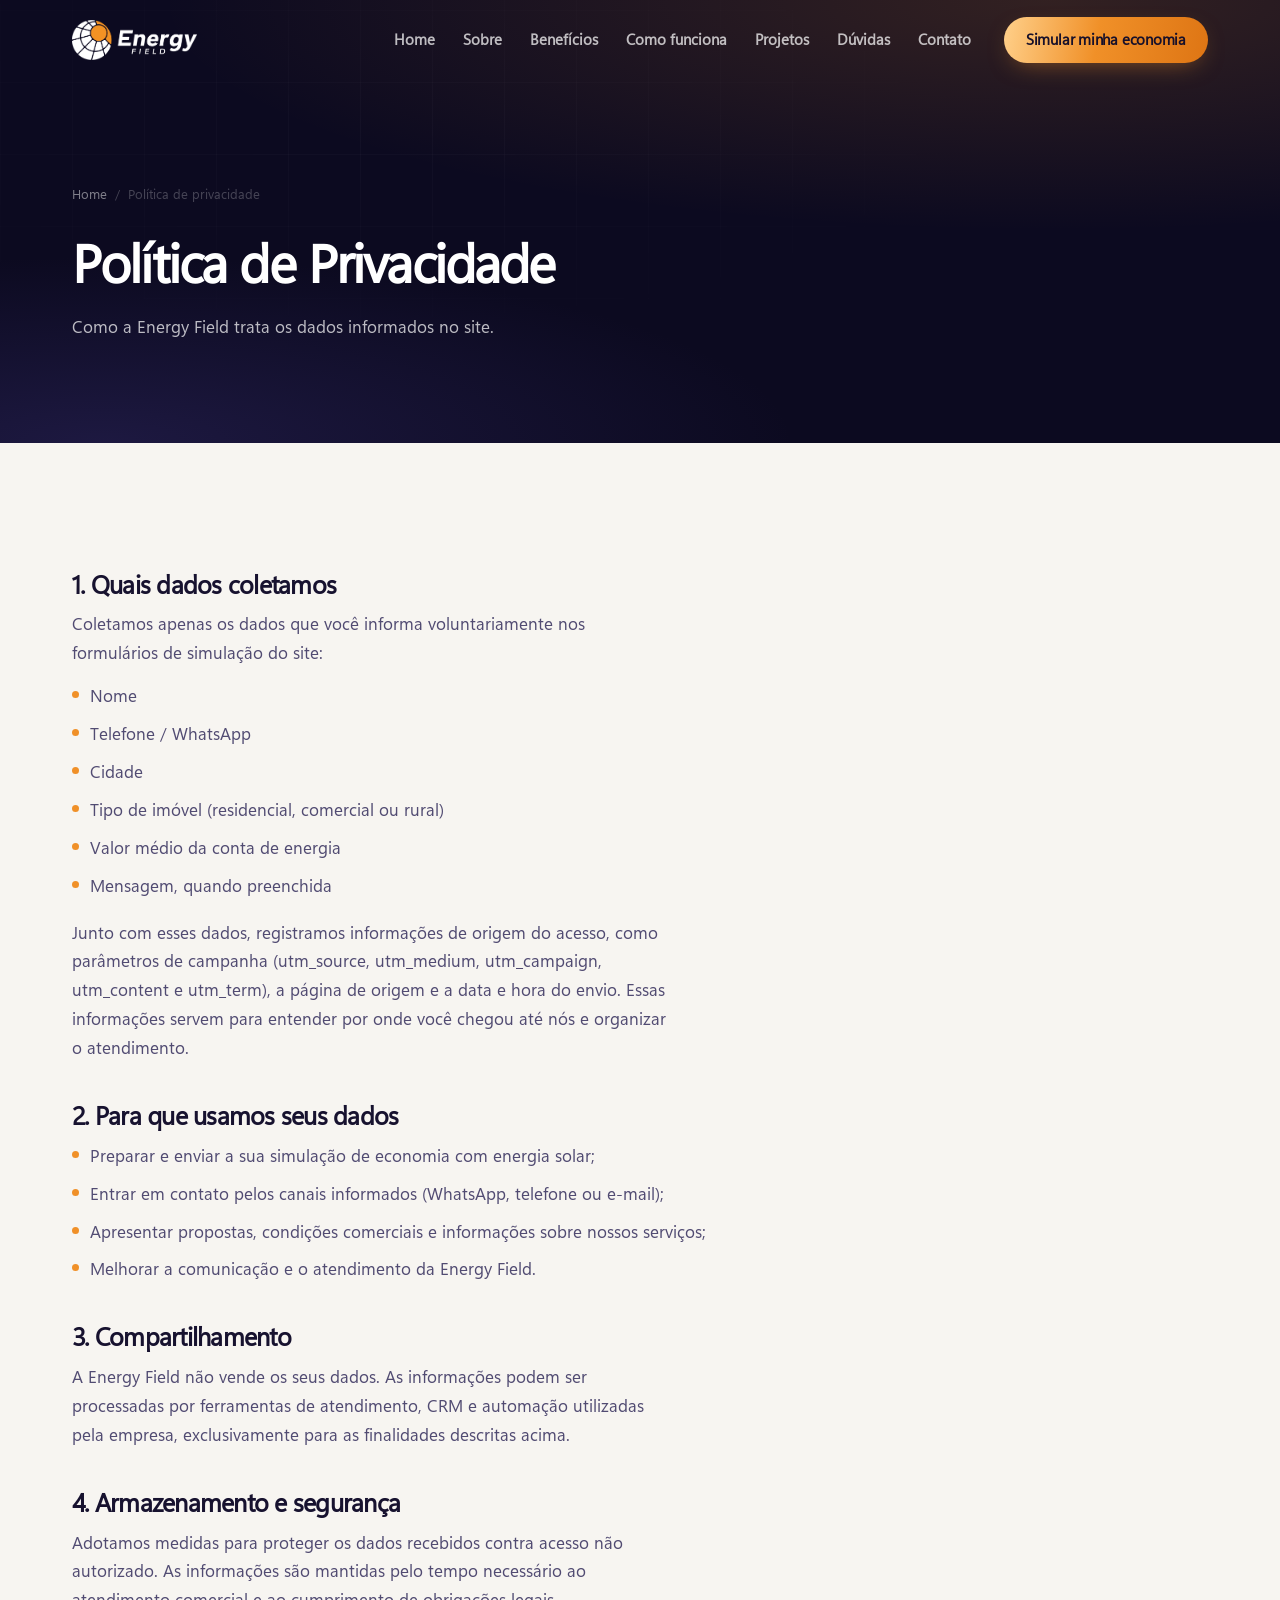
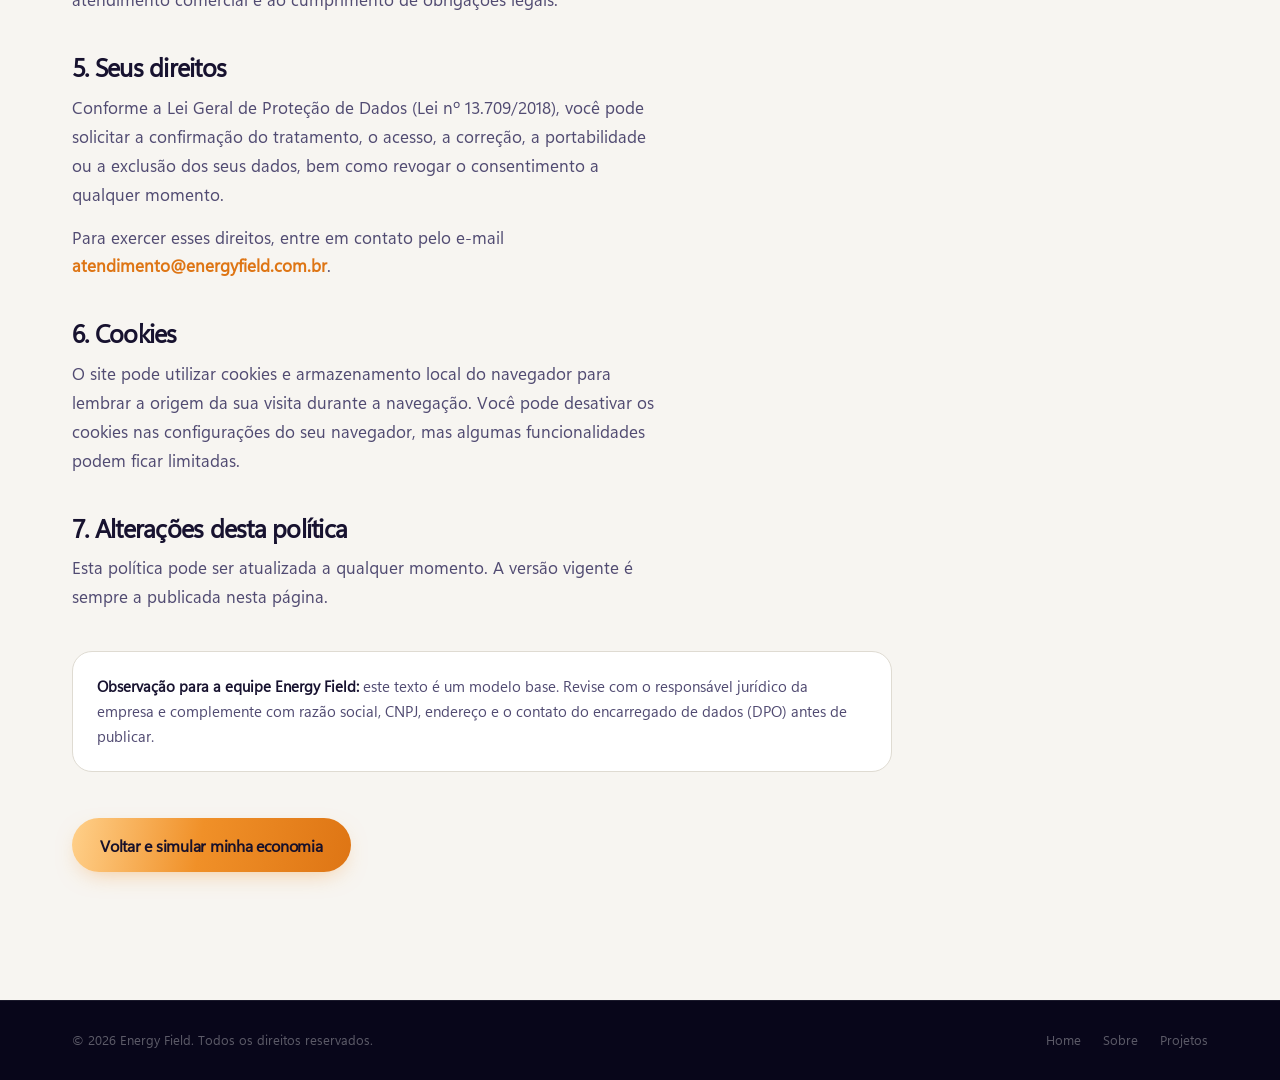
==== commit a7ad5b1a: "Substitui a galeria pelos projetos reais da Energy Field Troca as fotos de banco por 27 sistemas rea" ====
--- a/docs/politica-de-privacidade.html
+++ b/docs/politica-de-privacidade.html
@@ -138,7 +138,7 @@
       </p>
       <p>
         Para exercer esses direitos, entre em contato pelo e-mail
-        <a href="mailto:contato@energyfield.com.br" style="color:var(--sun-600);font-weight:700">contato@energyfield.com.br</a>.
+        <a href="mailto:atendimento@energyfield.com.br" style="color:var(--sun-600);font-weight:700">atendimento@energyfield.com.br</a>.
       </p>
 
       <h2>6. Cookies</h2>
--- a/docs/assets/css/style.css
+++ b/docs/assets/css/style.css
@@ -858,12 +858,14 @@
   grid-column: span 2;
 }
 @media (min-width: 880px) {
-  .shot { grid-column: span 4; }
-  .shot--wide { grid-column: span 8; aspect-ratio: 16/9; }
-  .shot--tall { grid-column: span 4; aspect-ratio: 3/4; }
-  .shot--half { grid-column: span 6; aspect-ratio: 16/10; }
-  /* Proporção que fecha a altura do bloco largo ao lado */
-  .shot--pair { grid-column: span 4; aspect-ratio: 8/9; }
+  /* Altura vem das linhas do grid, não do aspect-ratio: assim os blocos de
+     larguras diferentes fecham a mesma fileira, sem degraus. */
+  .gallery { grid-auto-rows: 148px; }
+  .shot { grid-column: span 4; grid-row: span 2; aspect-ratio: auto; }
+  .shot--wide { grid-column: span 8; grid-row: span 3; }
+  .shot--pair { grid-column: span 4; grid-row: span 3; }
+  .shot--half { grid-column: span 6; grid-row: span 2; }
+  .shot--tall { grid-column: span 4; grid-row: span 3; }
 }
 .shot img { width: 100%; height: 100%; object-fit: cover; transition: transform .8s cubic-bezier(.2,.7,.3,1); }
 .shot::after {
@@ -881,6 +883,64 @@
   font-size: .66rem; font-weight: 700; letter-spacing: .16em; text-transform: uppercase; color: rgba(255,255,255,.8);
 }
 .shot.is-hidden { display: none; }
+
+/* --------------------------------------------------------------------------
+   17b. CARD DE PROJETO REAL
+   Foto da obra em retrato + ficha técnica do sistema instalado.
+   -------------------------------------------------------------------------- */
+.projs { display: grid; gap: clamp(14px, 1.6vw, 20px); grid-template-columns: repeat(auto-fill, minmax(258px, 1fr)); }
+
+.proj {
+  display: flex; flex-direction: column;
+  border-radius: var(--r-4);
+  border: 1px solid var(--edge-1);
+  background: var(--surf-1);
+  overflow: hidden;
+  transition: border-color .3s ease, background-color .3s ease, transform .3s cubic-bezier(.2,.7,.3,1);
+}
+.proj:hover { border-color: var(--edge-2); background: var(--surf-2); transform: translateY(-3px); }
+.section--light .proj, .section--soft .proj { background: #fff; border-color: var(--paper-line); }
+.section--light .proj:hover, .section--soft .proj:hover { border-color: var(--on-light-3); }
+
+.proj__media { position: relative; overflow: hidden; aspect-ratio: 370 / 400; background: var(--bg-2); }
+.proj__media img { width: 100%; height: 100%; object-fit: cover; transition: transform .7s cubic-bezier(.2,.7,.3,1); }
+.proj:hover .proj__media img { transform: scale(1.05); }
+.proj__media::after {
+  content: ''; position: absolute; inset: 0;
+  background: linear-gradient(to top, rgba(12,10,32,.5) 0%, rgba(12,10,32,0) 42%);
+}
+/* Potência do sistema sobre a foto */
+.proj__kwp {
+  position: absolute; left: 14px; bottom: 14px; z-index: 2;
+  padding: 6px 12px; border-radius: var(--r-pill);
+  background: var(--grad-sun); color: #17102A;
+  font-size: .82rem; font-weight: 700; letter-spacing: -.01em;
+}
+.proj__tag {
+  position: absolute; right: 14px; top: 14px; z-index: 2;
+  padding: 5px 11px; border-radius: var(--r-pill);
+  background: rgba(12,10,32,.6); border: 1px solid var(--edge-2);
+  -webkit-backdrop-filter: blur(10px); backdrop-filter: blur(10px);
+  font-size: .64rem; font-weight: 700; letter-spacing: .14em; text-transform: uppercase; color: #fff;
+}
+
+.proj__body { padding: 20px; display: flex; flex-direction: column; flex: 1; }
+.proj__body h3 { font-size: 1.02rem; line-height: 1.25; margin-bottom: 4px; }
+.proj__local { font-size: .84rem; color: var(--on-dark-3); margin-bottom: 16px; }
+.section--light .proj__local, .section--soft .proj__local { color: var(--on-light-3); }
+
+/* Ficha técnica */
+.proj__dados { margin-top: auto; display: grid; gap: 9px; padding-top: 15px; border-top: 1px solid var(--edge-1); }
+.section--light .proj__dados, .section--soft .proj__dados { border-color: var(--paper-line); }
+.proj__dados div { display: flex; align-items: baseline; justify-content: space-between; gap: 10px; }
+.proj__dados dt { font-size: .78rem; color: var(--on-dark-3); }
+.proj__dados dd { margin: 0; font-size: .85rem; font-weight: 700; color: var(--on-dark); text-align: right; }
+.section--light .proj__dados dt, .section--soft .proj__dados dt { color: var(--on-light-3); }
+.section--light .proj__dados dd, .section--soft .proj__dados dd { color: var(--on-light); }
+.proj__dados .is-eco dd {
+  background: var(--grad-sun); -webkit-background-clip: text; background-clip: text; color: transparent;
+}
+.proj.is-hidden { display: none; }
 
 /* --------------------------------------------------------------------------
    18. SPLIT / SOBRE
@@ -1001,6 +1061,29 @@
 .section--light .form-legal a, .section--soft .form-legal a { color: var(--on-light-2); }
 .section--light .values span, .section--soft .values span { color: var(--on-light-2); }
 .section--light .note-legal, .section--soft .note-legal { color: var(--on-light-3); }
+
+/* Bento sobre papel */
+.section--light .tile__big small, .section--soft .tile__big small { color: var(--on-light-3); }
+.section--light .tile--mesh::before, .section--soft .tile--mesh::before {
+  background: repeating-linear-gradient(0deg, rgba(28,23,69,.05) 0 1px, transparent 1px 26px),
+              repeating-linear-gradient(90deg, rgba(28,23,69,.05) 0 1px, transparent 1px 26px);
+}
+/* Blocos com foto mantêm o texto branco: a borda é que precisa acompanhar o papel */
+.section--light .aud, .section--soft .aud,
+.section--light .shot, .section--soft .shot,
+.section--light .tile--photo, .section--soft .tile--photo { border-color: var(--paper-line); }
+.section--light .tile--photo h3, .section--soft .tile--photo h3,
+.section--light .aud h3, .section--soft .aud h3 { color: #fff; }
+.section--light .tile--photo p, .section--soft .tile--photo p,
+.section--light .aud p, .section--soft .aud p { color: rgba(255,255,255,.82); }
+.section--light .aud .link-arrow, .section--soft .aud .link-arrow { color: #fff; }
+.section--light .aud .link-arrow:hover, .section--soft .aud .link-arrow:hover { color: var(--sun-400); }
+.section--light .shot__info span, .section--soft .shot__info span { color: rgba(255,255,255,.74); }
+
+/* Luz solar suave também nas seções de papel, quando fizer sentido */
+.section--light.glow::before, .section--soft.glow::before {
+  background: radial-gradient(110% 80% at 84% 0%, rgba(240,144,40,.1) 0%, transparent 56%);
+}
 
 /* --------------------------------------------------------------------------
    19. FAQ
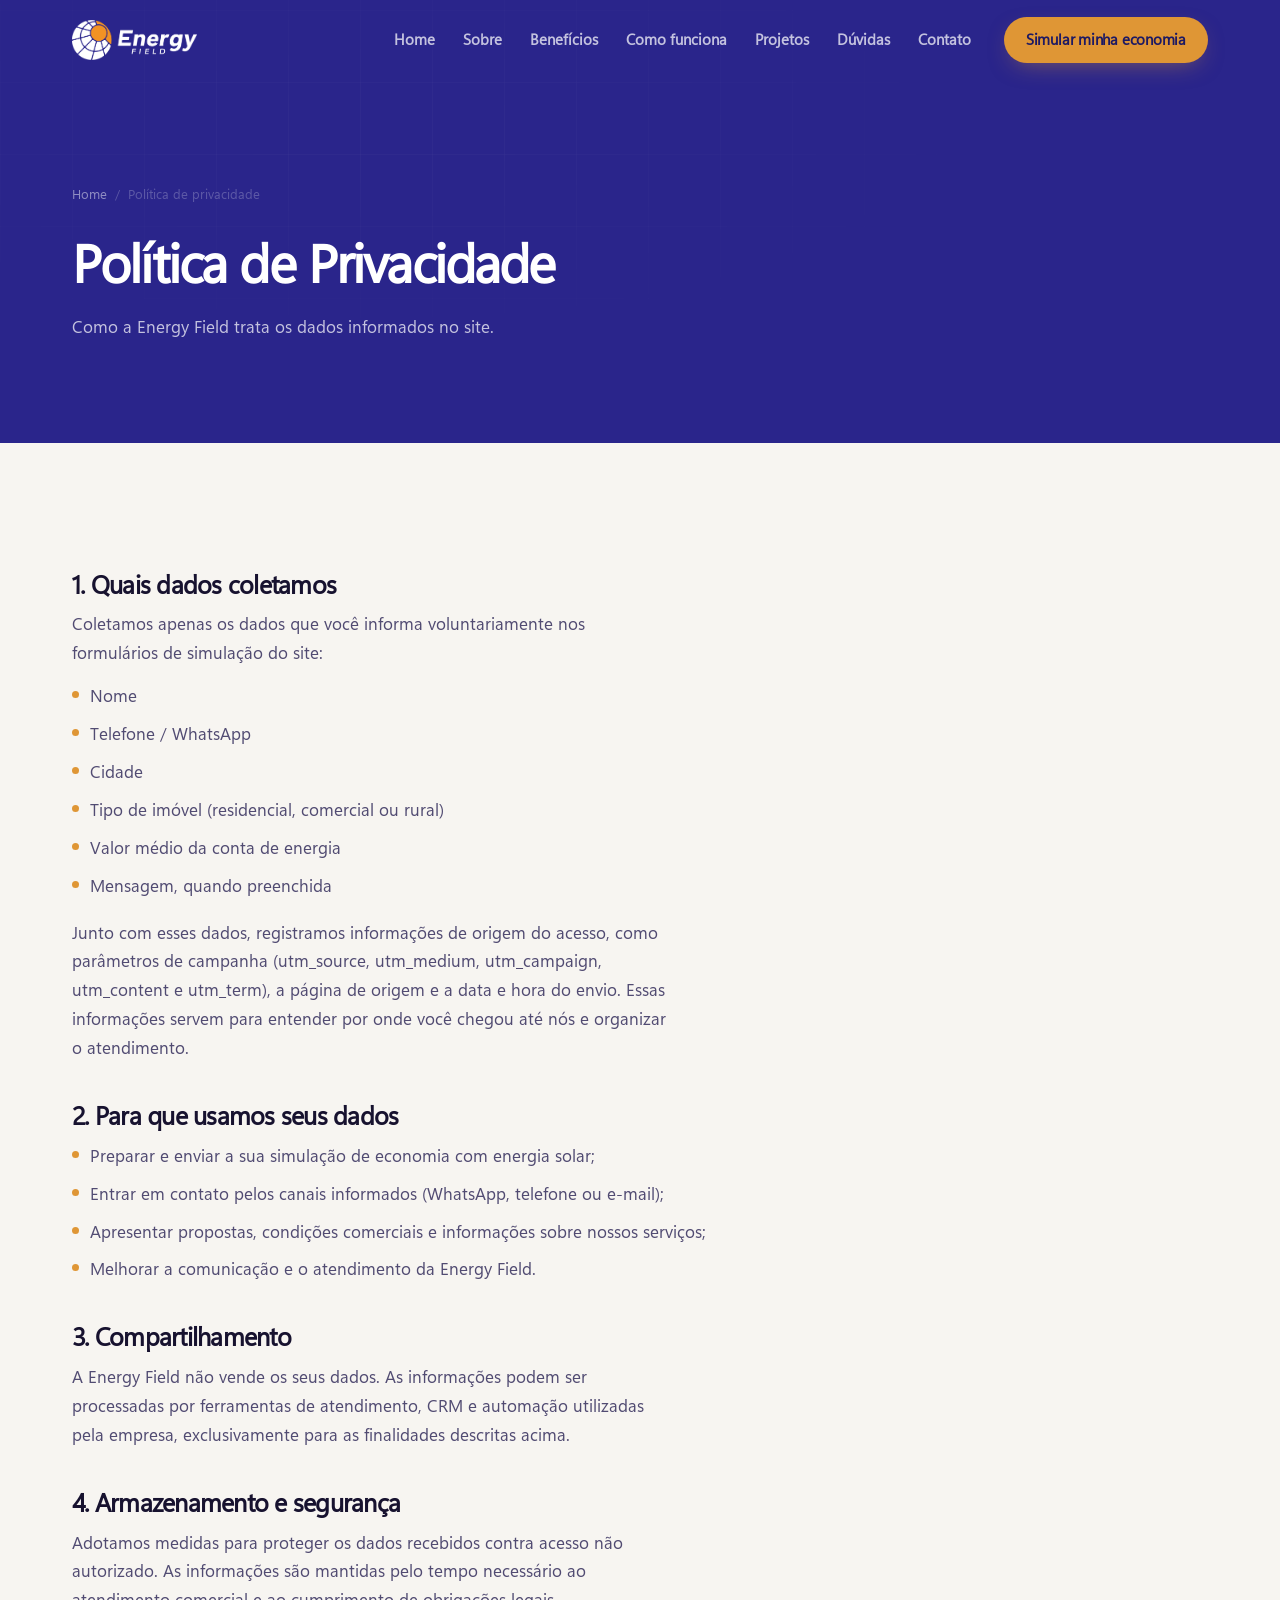
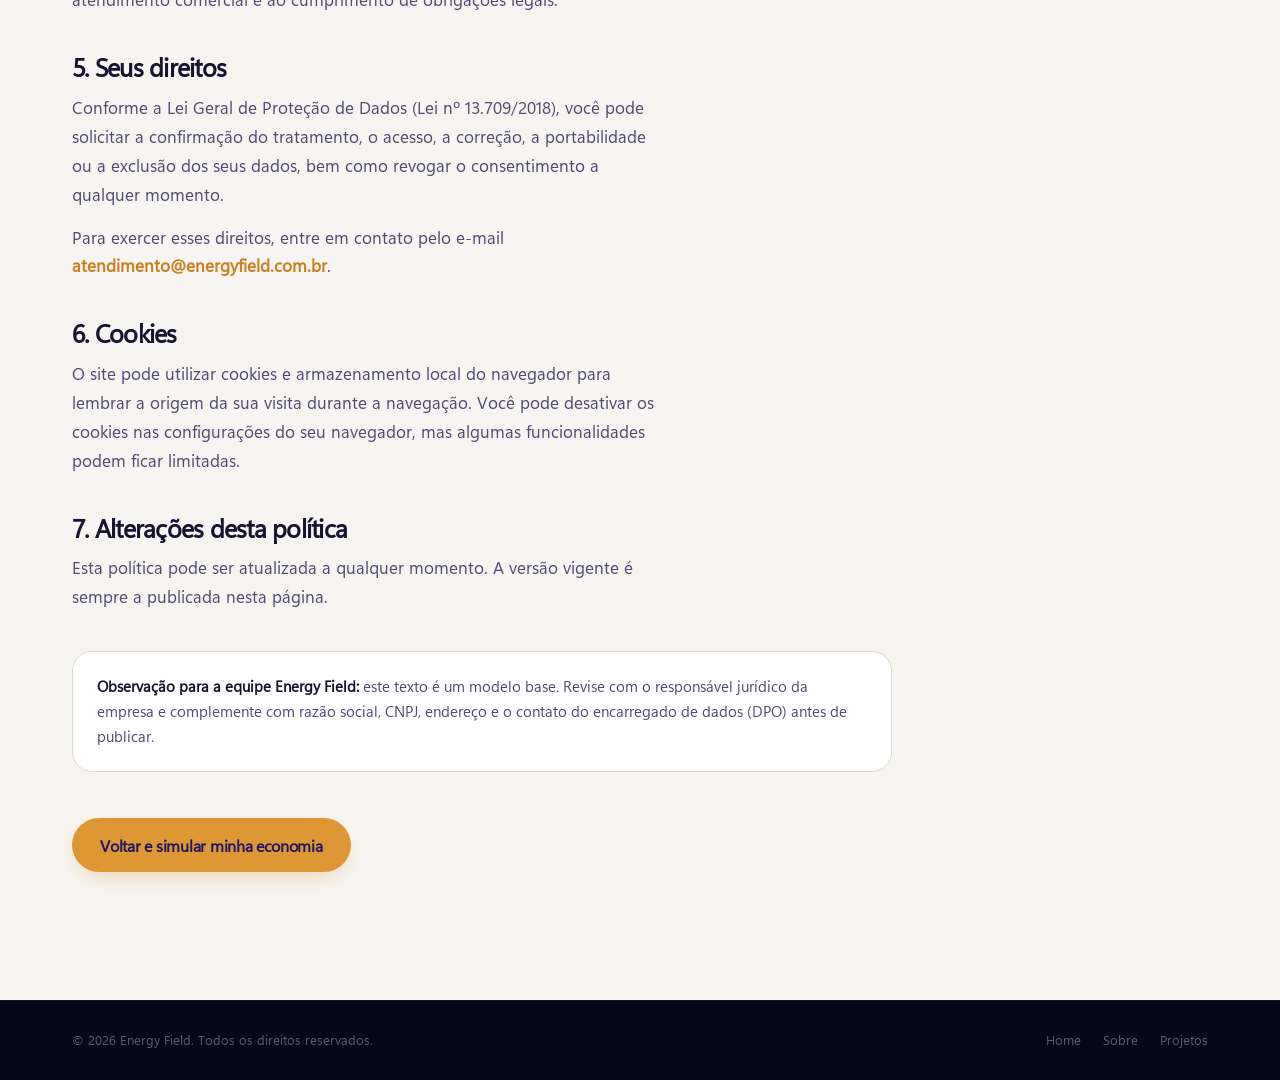
==== commit 0150b1eb: "Aplica as cores oficiais e remove os degradês de fundo Azul #2a258b e laranja #df9635 passam a ser a" ====
--- a/docs/politica-de-privacidade.html
+++ b/docs/politica-de-privacidade.html
@@ -5,7 +5,7 @@
 <meta name="viewport" content="width=device-width, initial-scale=1">
 <title>Política de Privacidade | Energy Field</title>
 <meta name="description" content="Política de Privacidade da Energy Field: como coletamos, usamos e protegemos os dados informados nos formulários de simulação do site.">
-<meta name="theme-color" content="#302868">
+<meta name="theme-color" content="#2a258b">
 <meta name="robots" content="noindex, follow">
 <link rel="canonical" href="https://www.energyfield.com.br/politica-de-privacidade.html">
 <link rel="icon" type="image/png" href="assets/img/favicon.png">
--- a/docs/assets/css/style.css
+++ b/docs/assets/css/style.css
@@ -1,11 +1,11 @@
 /* ==========================================================================
    ENERGY FIELD / Design System
-   Identidade a partir do logotipo oficial (índigo #302868, laranja #F09028)
+   Cores oficiais da marca: azul #2a258b e laranja #df9635.
    e das artes da pasta "id visual". Tipografia Segoe UI Variable local.
 
-   Direção de arte: produto digital. Base escura com profundidade, superfícies
-   de vidro, malha fotovoltaica como textura, luz solar como gradiente
-   direcional e composição em bento grid com escalas variadas.
+   Direção de arte: produto digital. Azul da marca chapado nas seções escuras,
+   papel quente nas claras, superfícies de vidro, malha fotovoltaica como
+   textura e composição em bento grid com escalas variadas.
    ========================================================================== */
 
 /* --------------------------------------------------------------------------
@@ -28,12 +28,17 @@
    2. TOKENS
    -------------------------------------------------------------------------- */
 :root {
-  /* Base escura, derivada do índigo do logotipo */
-  --bg:      #0C0A20;
-  --bg-2:    #120E2E;
-  --bg-3:    #191340;
-  --ink-700: #302868;   /* logotipo Energy Field */
-  --ink-600: #443A8C;
+  /* --------------------------------------------------------------------
+     Cores oficiais da marca. O azul é chapado, sem degradê.
+     -------------------------------------------------------------------- */
+  --brand-blue: #2a258b;
+  --brand-sun:  #df9635;
+
+  --bg:      #2a258b;   /* fundo das seções escuras */
+  --bg-2:    #241f79;   /* superfície um pouco recuada */
+  --bg-3:    #1d1963;   /* rodapé e bases */
+  --ink-700: #2a258b;
+  --ink-600: #37319f;
 
   /* Superfícies de vidro sobre o escuro */
   --surf-1: rgba(255,255,255,.035);
@@ -55,17 +60,14 @@
   --on-light-2:   #514B72;
   --on-light-3:   #837D9E;
 
-  /* Sol */
-  --sun-300: #FFD08A;
-  --sun-400: #FFB259;
-  --sun-500: #F09028;
-  --sun-600: #DE7514;
-  --grad-sun: linear-gradient(100deg, #FFD08A 0%, #F09028 46%, #DE7514 100%);
-  --grad-sun-soft: linear-gradient(120deg, rgba(255,208,138,.16), rgba(240,144,40,.06));
-
-  /* Luz direcional, usada com muita moderação */
-  --glow-sun: radial-gradient(120% 90% at 82% 0%, rgba(240,144,40,.17) 0%, transparent 58%);
-  --glow-ink: radial-gradient(90% 70% at 8% 100%, rgba(68,58,140,.30) 0%, transparent 60%);
+  /* Laranja da marca, em escala. O tom oficial é o --sun-500. */
+  --sun-300: #f0bd7d;
+  --sun-400: #e8ab55;
+  --sun-500: #df9635;   /* laranja oficial */
+  --sun-600: #c9801f;
+  --sun-700: #a96916;
+  /* Mantido como variável para as superfícies laranja: cor chapada, sem degradê */
+  --grad-sun: #df9635;
 
   /* Malha fotovoltaica, textura de fundo */
   --mesh: repeating-linear-gradient(0deg, rgba(255,255,255,.028) 0 1px, transparent 1px 72px),
@@ -137,7 +139,7 @@
 .tiny { font-size: .8rem; line-height: 1.6; color: var(--on-dark-3); }
 .accent-i { font-style: italic; }
 
-/* Palavra com o gradiente solar aplicado ao próprio texto */
+/* Palavra em destaque, no laranja da marca */
 .mark {
   background: var(--grad-sun);
   -webkit-background-clip: text; background-clip: text;
@@ -155,7 +157,7 @@
 .eyebrow::before {
   content: ''; width: 5px; height: 5px; border-radius: 50%; flex: none;
   background: var(--sun-500);
-  box-shadow: 0 0 0 4px rgba(240,144,40,.16);
+  box-shadow: 0 0 0 4px rgba(223,150,53,.16);
 }
 
 /* --------------------------------------------------------------------------
@@ -181,10 +183,6 @@
 /* Seções escuras com luz e malha */
 .section--dark { background: var(--bg); }
 .glow { position: relative; isolation: isolate; }
-.glow::before {
-  content: ''; position: absolute; inset: 0; z-index: -1; pointer-events: none;
-  background: var(--glow-sun), var(--glow-ink);
-}
 .meshed::after {
   content: ''; position: absolute; inset: 0; z-index: -1; pointer-events: none;
   background: var(--mesh);
@@ -221,13 +219,13 @@
   min-height: 54px; padding: 15px 28px;
   border-radius: var(--r-pill);
   font-size: 1rem; font-weight: 700; line-height: 1.2; letter-spacing: -.015em;
-  color: #17102A;
+  color: #1d1963;
   background: var(--grad-sun);
-  box-shadow: 0 8px 24px -10px rgba(240,144,40,.55);
+  box-shadow: 0 8px 24px -10px rgba(223,150,53,.55);
   transition: transform .22s cubic-bezier(.2,.7,.3,1), box-shadow .22s ease, filter .22s ease;
   text-align: center;
 }
-.btn:hover { transform: translateY(-2px); box-shadow: 0 14px 32px -10px rgba(240,144,40,.7); filter: saturate(1.06); }
+.btn:hover { transform: translateY(-2px); box-shadow: 0 14px 32px -10px rgba(223,150,53,.7); filter: saturate(1.06); }
 .btn:active { transform: translateY(0); }
 .btn svg { flex: none; }
 
@@ -277,7 +275,7 @@
   border-bottom: 1px solid transparent;
 }
 .header.is-stuck {
-  background: rgba(12,10,32,.72);
+  background: rgba(26,22,84,.72);
   border-bottom-color: var(--edge-1);
   -webkit-backdrop-filter: saturate(160%) blur(18px);
   backdrop-filter: saturate(160%) blur(18px);
@@ -361,10 +359,6 @@
   padding-bottom: clamp(0px, 4vw, 40px);
   isolation: isolate;
 }
-.hero::before {
-  content: ''; position: absolute; inset: 0; z-index: -2; pointer-events: none;
-  background: var(--glow-sun), var(--glow-ink);
-}
 .hero::after {
   content: ''; position: absolute; inset: 0; z-index: -1; pointer-events: none;
   background: var(--mesh);
@@ -401,7 +395,7 @@
 .hero__shot img { width: 100%; height: 100%; object-fit: cover; object-position: 52% 46%; }
 .hero__shot::after {
   content: ''; position: absolute; inset: 0;
-  background: linear-gradient(180deg, rgba(12,10,32,.24) 0%, rgba(12,10,32,0) 34%, rgba(12,10,32,.62) 100%);
+  background: linear-gradient(180deg, rgba(26,22,84,.24) 0%, rgba(26,22,84,0) 34%, rgba(26,22,84,.62) 100%);
 }
 
 /* Painel flutuante com a estimativa, linguagem de produto */
@@ -410,7 +404,7 @@
   z-index: 3; width: min(310px, 84%);
   padding: 20px 22px;
   border-radius: var(--r-4);
-  background: rgba(18,14,46,.82);
+  background: rgba(29,25,99,.82);
   border: 1px solid var(--edge-2);
   -webkit-backdrop-filter: blur(18px); backdrop-filter: blur(18px);
   box-shadow: var(--sh-2);
@@ -443,7 +437,7 @@
   overflow: hidden;
 }
 @media (min-width: 760px) { .hero__strip { grid-template-columns: repeat(3, 1fr); } }
-.hero__stat { background: rgba(12,10,32,.6); padding: 24px clamp(20px, 2.4vw, 30px); }
+.hero__stat { background: rgba(26,22,84,.6); padding: 24px clamp(20px, 2.4vw, 30px); }
 .hero__stat b {
   display: block; font-size: clamp(1.6rem, 2.6vw, 2.05rem); line-height: 1;
   letter-spacing: -.04em; color: var(--on-dark);
@@ -460,7 +454,7 @@
   display: grid; grid-template-columns: 1fr;
   border-radius: var(--r-5);
   border: 1px solid var(--edge-1);
-  background: linear-gradient(180deg, rgba(25,19,64,.9), rgba(18,14,46,.9));
+  background: var(--bg-2);
   overflow: hidden;
   box-shadow: var(--sh-3);
 }
@@ -471,12 +465,8 @@
   position: relative; overflow: hidden;
   padding: clamp(32px, 3.6vw, 48px);
   display: flex; flex-direction: column;
-  background: var(--grad-sun-soft);
+  background: var(--bg-3);
   border-right: 1px solid var(--edge-1);
-}
-.sim__aside::before {
-  content: ''; position: absolute; inset: 0; pointer-events: none;
-  background: radial-gradient(100% 80% at 20% 0%, rgba(240,144,40,.14), transparent 62%);
 }
 .sim__aside > * { position: relative; }
 .sim__aside .lead { margin-top: 14px; }
@@ -488,7 +478,7 @@
 .sim__display {
   border: 1px solid var(--edge-2);
   border-radius: var(--r-3);
-  background: rgba(12,10,32,.5);
+  background: rgba(26,22,84,.5);
   padding: 20px 22px;
 }
 .sim__gauge-top { display: flex; align-items: baseline; justify-content: space-between; gap: 10px; flex-wrap: wrap; }
@@ -533,9 +523,9 @@
 .control::placeholder { color: rgba(255,255,255,.34); }
 .control:hover { border-color: var(--edge-2); }
 .control:focus {
-  outline: none; border-color: rgba(240,144,40,.6);
+  outline: none; border-color: rgba(223,150,53,.6);
   background: rgba(255,255,255,.07);
-  box-shadow: 0 0 0 3px rgba(240,144,40,.14);
+  box-shadow: 0 0 0 3px rgba(223,150,53,.14);
 }
 select.control {
   background-image: url("data:image/svg+xml,%3Csvg xmlns='http://www.w3.org/2000/svg' width='12' height='8' viewBox='0 0 12 8' fill='none'%3E%3Cpath d='M1 1.5L6 6.5L11 1.5' stroke='rgba(255,255,255,0.5)' stroke-width='1.6' stroke-linecap='round' stroke-linejoin='round'/%3E%3C/svg%3E");
@@ -548,10 +538,10 @@
 .field--money .control {
   font-size: 1.4rem; font-weight: 700; letter-spacing: -.02em;
   min-height: 62px;
-  background: rgba(240,144,40,.07);
-  border-color: rgba(240,144,40,.24);
-}
-.field--money .control:focus { background: rgba(240,144,40,.11); }
+  background: rgba(223,150,53,.07);
+  border-color: rgba(223,150,53,.24);
+}
+.field--money .control:focus { background: rgba(223,150,53,.11); }
 
 .field.is-invalid .control { border-color: #E0655E; box-shadow: 0 0 0 3px rgba(224,101,94,.14); }
 .field__err { display: none; font-size: .78rem; font-weight: 600; color: #FF9A94; }
@@ -573,7 +563,7 @@
 }
 .choice__item span svg { flex: none; opacity: .6; transition: opacity .2s ease; }
 .choice__item input:hover + span { color: var(--on-dark); background: rgba(255,255,255,.05); }
-.choice__item input:checked + span { background: var(--grad-sun); color: #17102A; }
+.choice__item input:checked + span { background: var(--grad-sun); color: #1d1963; }
 .choice__item input:checked + span svg { opacity: 1; }
 .choice__item input:focus-visible + span { outline: 2px solid var(--sun-400); outline-offset: 2px; }
 
@@ -583,7 +573,7 @@
 
 .btn__spin {
   width: 16px; height: 16px; border-radius: 50%;
-  border: 2px solid rgba(23,16,42,.3); border-top-color: #17102A;
+  border: 2px solid rgba(29,25,99,.3); border-top-color: #1d1963;
   animation: spin .7s linear infinite; display: none;
 }
 .btn.is-loading { pointer-events: none; opacity: .8; }
@@ -594,7 +584,7 @@
 .form-success.is-visible { display: block; }
 .form-success__icon {
   width: 48px; height: 48px; margin-bottom: 22px; border-radius: 50%;
-  display: grid; place-items: center; color: #0C0A20; background: #3DDC84;
+  display: grid; place-items: center; color: #1d1963; background: #3DDC84;
 }
 .form-success h3 { margin-bottom: 10px; }
 .form-success p { max-width: 46ch; }
@@ -651,7 +641,7 @@
 }
 .tile--photo::after {
   content: ''; position: absolute; inset: 0; z-index: 1;
-  background: linear-gradient(to top, rgba(12,10,32,.94) 6%, rgba(12,10,32,.45) 52%, rgba(12,10,32,.15) 100%);
+  background: linear-gradient(to top, rgba(26,22,84,.94) 6%, rgba(26,22,84,.45) 52%, rgba(26,22,84,.15) 100%);
 }
 .tile--photo > * { position: relative; z-index: 2; }
 .tile--photo:hover img { transform: scale(1.05); }
@@ -702,7 +692,7 @@
   transition: width 1.1s cubic-bezier(.4,0,.2,1);
 }
 .compare__fill--bill { background: rgba(255,255,255,.13); color: var(--on-dark-2); }
-.compare__fill--fee { background: var(--grad-sun); color: #17102A; }
+.compare__fill--fee { background: var(--grad-sun); color: #1d1963; }
 .compare__hint { margin-top: 26px; padding-top: 22px; border-top: 1px solid var(--edge-1); font-size: .84rem; color: var(--on-dark-3); line-height: 1.62; max-width: none; }
 
 /* --------------------------------------------------------------------------
@@ -728,15 +718,15 @@
 .aud img { position: absolute; inset: 0; z-index: 0; width: 100%; height: 100%; object-fit: cover; transition: transform .7s cubic-bezier(.2,.7,.3,1); }
 .aud::after {
   content: ''; position: absolute; inset: 0; z-index: 1;
-  background: linear-gradient(to top, rgba(12,10,32,.94) 4%, rgba(12,10,32,.5) 48%, rgba(12,10,32,.1) 100%),
-              linear-gradient(to bottom, rgba(12,10,32,.4), transparent 30%);
+  background: linear-gradient(to top, rgba(26,22,84,.94) 4%, rgba(26,22,84,.5) 48%, rgba(26,22,84,.1) 100%),
+              linear-gradient(to bottom, rgba(26,22,84,.4), transparent 30%);
 }
 .aud > * { position: relative; z-index: 2; }
 .aud:hover img { transform: scale(1.04); }
 .aud__tag {
   align-self: flex-start; margin-bottom: auto;
   padding: 7px 14px; border-radius: var(--r-pill);
-  background: rgba(12,10,32,.5); border: 1px solid var(--edge-2);
+  background: rgba(26,22,84,.5); border: 1px solid var(--edge-2);
   -webkit-backdrop-filter: blur(10px); backdrop-filter: blur(10px);
   font-size: .68rem; font-weight: 700; letter-spacing: .16em; text-transform: uppercase; color: var(--on-dark);
 }
@@ -775,7 +765,7 @@
 .step > * { position: relative; z-index: 1; }
 .step__dot {
   width: 8px; height: 8px; border-radius: 50%; background: var(--sun-500);
-  box-shadow: 0 0 0 4px rgba(240,144,40,.16);
+  box-shadow: 0 0 0 4px rgba(223,150,53,.16);
   margin-bottom: 22px;
 }
 .step h3 { font-size: 1.06rem; margin-bottom: 7px; }
@@ -845,7 +835,7 @@
   transition: color .2s ease, border-color .2s ease, background-color .2s ease;
 }
 .filter:hover { color: var(--on-dark); border-color: var(--edge-2); }
-.filter.is-active { background: rgba(255,255,255,.94); border-color: transparent; color: #17102A; }
+.filter.is-active { background: rgba(255,255,255,.94); border-color: transparent; color: #1d1963; }
 
 /* Grade editorial com proporções variadas */
 .gallery { display: grid; gap: clamp(12px, 1.4vw, 16px); grid-template-columns: repeat(2, 1fr); }
@@ -870,7 +860,7 @@
 .shot img { width: 100%; height: 100%; object-fit: cover; transition: transform .8s cubic-bezier(.2,.7,.3,1); }
 .shot::after {
   content: ''; position: absolute; inset: 0;
-  background: linear-gradient(to top, rgba(12,10,32,.9) 0%, rgba(12,10,32,.2) 48%, rgba(12,10,32,0) 74%);
+  background: linear-gradient(to top, rgba(26,22,84,.9) 0%, rgba(26,22,84,.2) 48%, rgba(26,22,84,0) 74%);
   transition: opacity .3s ease; opacity: .92;
 }
 .shot:hover img { transform: scale(1.04); }
@@ -907,19 +897,19 @@
 .proj:hover .proj__media img { transform: scale(1.05); }
 .proj__media::after {
   content: ''; position: absolute; inset: 0;
-  background: linear-gradient(to top, rgba(12,10,32,.5) 0%, rgba(12,10,32,0) 42%);
+  background: linear-gradient(to top, rgba(26,22,84,.5) 0%, rgba(26,22,84,0) 42%);
 }
 /* Potência do sistema sobre a foto */
 .proj__kwp {
   position: absolute; left: 14px; bottom: 14px; z-index: 2;
   padding: 6px 12px; border-radius: var(--r-pill);
-  background: var(--grad-sun); color: #17102A;
+  background: var(--grad-sun); color: #1d1963;
   font-size: .82rem; font-weight: 700; letter-spacing: -.01em;
 }
 .proj__tag {
   position: absolute; right: 14px; top: 14px; z-index: 2;
   padding: 5px 11px; border-radius: var(--r-pill);
-  background: rgba(12,10,32,.6); border: 1px solid var(--edge-2);
+  background: rgba(26,22,84,.6); border: 1px solid var(--edge-2);
   -webkit-backdrop-filter: blur(10px); backdrop-filter: blur(10px);
   font-size: .64rem; font-weight: 700; letter-spacing: .14em; text-transform: uppercase; color: #fff;
 }
@@ -958,7 +948,7 @@
   position: absolute; left: 20px; bottom: 20px; z-index: 2;
   display: flex; flex-direction: column; gap: 2px;
   padding: 14px 18px; border-radius: var(--r-3);
-  background: rgba(12,10,32,.78); border: 1px solid var(--edge-2);
+  background: rgba(26,22,84,.78); border: 1px solid var(--edge-2);
   -webkit-backdrop-filter: blur(14px); backdrop-filter: blur(14px);
 }
 .frame__badge b { color: var(--on-dark); font-size: .98rem; font-weight: 700; }
@@ -966,7 +956,7 @@
 
 .checklist { display: grid; gap: 24px; margin-top: 32px; }
 .checklist li { display: grid; grid-template-columns: auto 1fr; gap: 15px; align-items: start; }
-.checklist i { flex: none; margin-top: 9px; width: 6px; height: 6px; border-radius: 50%; background: var(--sun-500); display: block; box-shadow: 0 0 0 4px rgba(240,144,40,.14); }
+.checklist i { flex: none; margin-top: 9px; width: 6px; height: 6px; border-radius: 50%; background: var(--sun-500); display: block; box-shadow: 0 0 0 4px rgba(223,150,53,.14); }
 .checklist i svg { display: none; }
 .checklist strong { display: block; color: var(--on-dark); font-size: 1rem; margin-bottom: 4px; }
 .checklist p { font-size: .95rem; color: var(--on-dark-3); max-width: 46ch; }
@@ -1080,10 +1070,7 @@
 .section--light .aud .link-arrow:hover, .section--soft .aud .link-arrow:hover { color: var(--sun-400); }
 .section--light .shot__info span, .section--soft .shot__info span { color: rgba(255,255,255,.74); }
 
-/* Luz solar suave também nas seções de papel, quando fizer sentido */
-.section--light.glow::before, .section--soft.glow::before {
-  background: radial-gradient(110% 80% at 84% 0%, rgba(240,144,40,.1) 0%, transparent 56%);
-}
+
 
 /* --------------------------------------------------------------------------
    19. FAQ
@@ -1107,7 +1094,7 @@
   transition: transform .3s cubic-bezier(.4,0,.2,1), color .2s ease, border-color .2s ease, background-color .2s ease;
 }
 .faq__item.is-open .faq__q { color: var(--sun-400); }
-.faq__item.is-open .faq__q i { transform: rotate(45deg); background: var(--grad-sun); color: #17102A; border-color: transparent; }
+.faq__item.is-open .faq__q i { transform: rotate(45deg); background: var(--grad-sun); color: #1d1963; border-color: transparent; }
 .faq__a { display: grid; grid-template-rows: 0fr; transition: grid-template-rows .34s cubic-bezier(.4,0,.2,1); }
 .faq__item.is-open .faq__a { grid-template-rows: 1fr; }
 .faq__a > div { overflow: hidden; }
@@ -1139,8 +1126,7 @@
 }
 .cta-final__box::after {
   content: ''; position: absolute; inset: 0; z-index: -1;
-  background: linear-gradient(100deg, rgba(12,10,32,.96) 6%, rgba(12,10,32,.82) 46%, rgba(12,10,32,.5) 100%),
-              radial-gradient(90% 100% at 92% 10%, rgba(240,144,40,.24), transparent 58%);
+  background: linear-gradient(100deg, rgba(29,25,99,.97) 6%, rgba(29,25,99,.84) 48%, rgba(29,25,99,.58) 100%);
 }
 @media (min-width: 900px) { .cta-final__box { grid-template-columns: 1.35fr 1fr; gap: 56px; } }
 .cta-final p { margin-top: 18px; color: var(--on-dark-2); max-width: 44ch; }
@@ -1152,7 +1138,7 @@
 /* Faixa fina de reforço */
 .ribbon {
   border-block: 1px solid var(--edge-1);
-  background: linear-gradient(100deg, rgba(240,144,40,.1), rgba(240,144,40,.02));
+  background: var(--bg-3);
   padding-block: clamp(26px, 3vw, 38px);
 }
 .ribbon__inner { display: flex; flex-wrap: wrap; align-items: center; justify-content: space-between; gap: 20px; }
@@ -1213,7 +1199,7 @@
   position: fixed; right: clamp(16px, 2.6vw, 30px); bottom: calc(clamp(16px, 2.6vw, 30px) + 66px); z-index: 89;
   width: 44px; height: 44px; border-radius: var(--r-3);
   display: grid; place-items: center;
-  background: rgba(18,14,46,.8); color: var(--on-dark-2);
+  background: rgba(29,25,99,.8); color: var(--on-dark-2);
   border: 1px solid var(--edge-2);
   -webkit-backdrop-filter: blur(12px); backdrop-filter: blur(12px);
   opacity: 0; transform: translateY(10px); pointer-events: none;
@@ -1230,10 +1216,6 @@
   background: var(--bg);
   padding-top: calc(var(--header-h) + clamp(56px, 8vw, 108px));
   padding-bottom: clamp(56px, 8vw, 104px);
-}
-.page-hero::before {
-  content: ''; position: absolute; inset: 0; z-index: -2;
-  background: var(--glow-sun), var(--glow-ink);
 }
 .page-hero::after {
   content: ''; position: absolute; inset: 0; z-index: -1;
